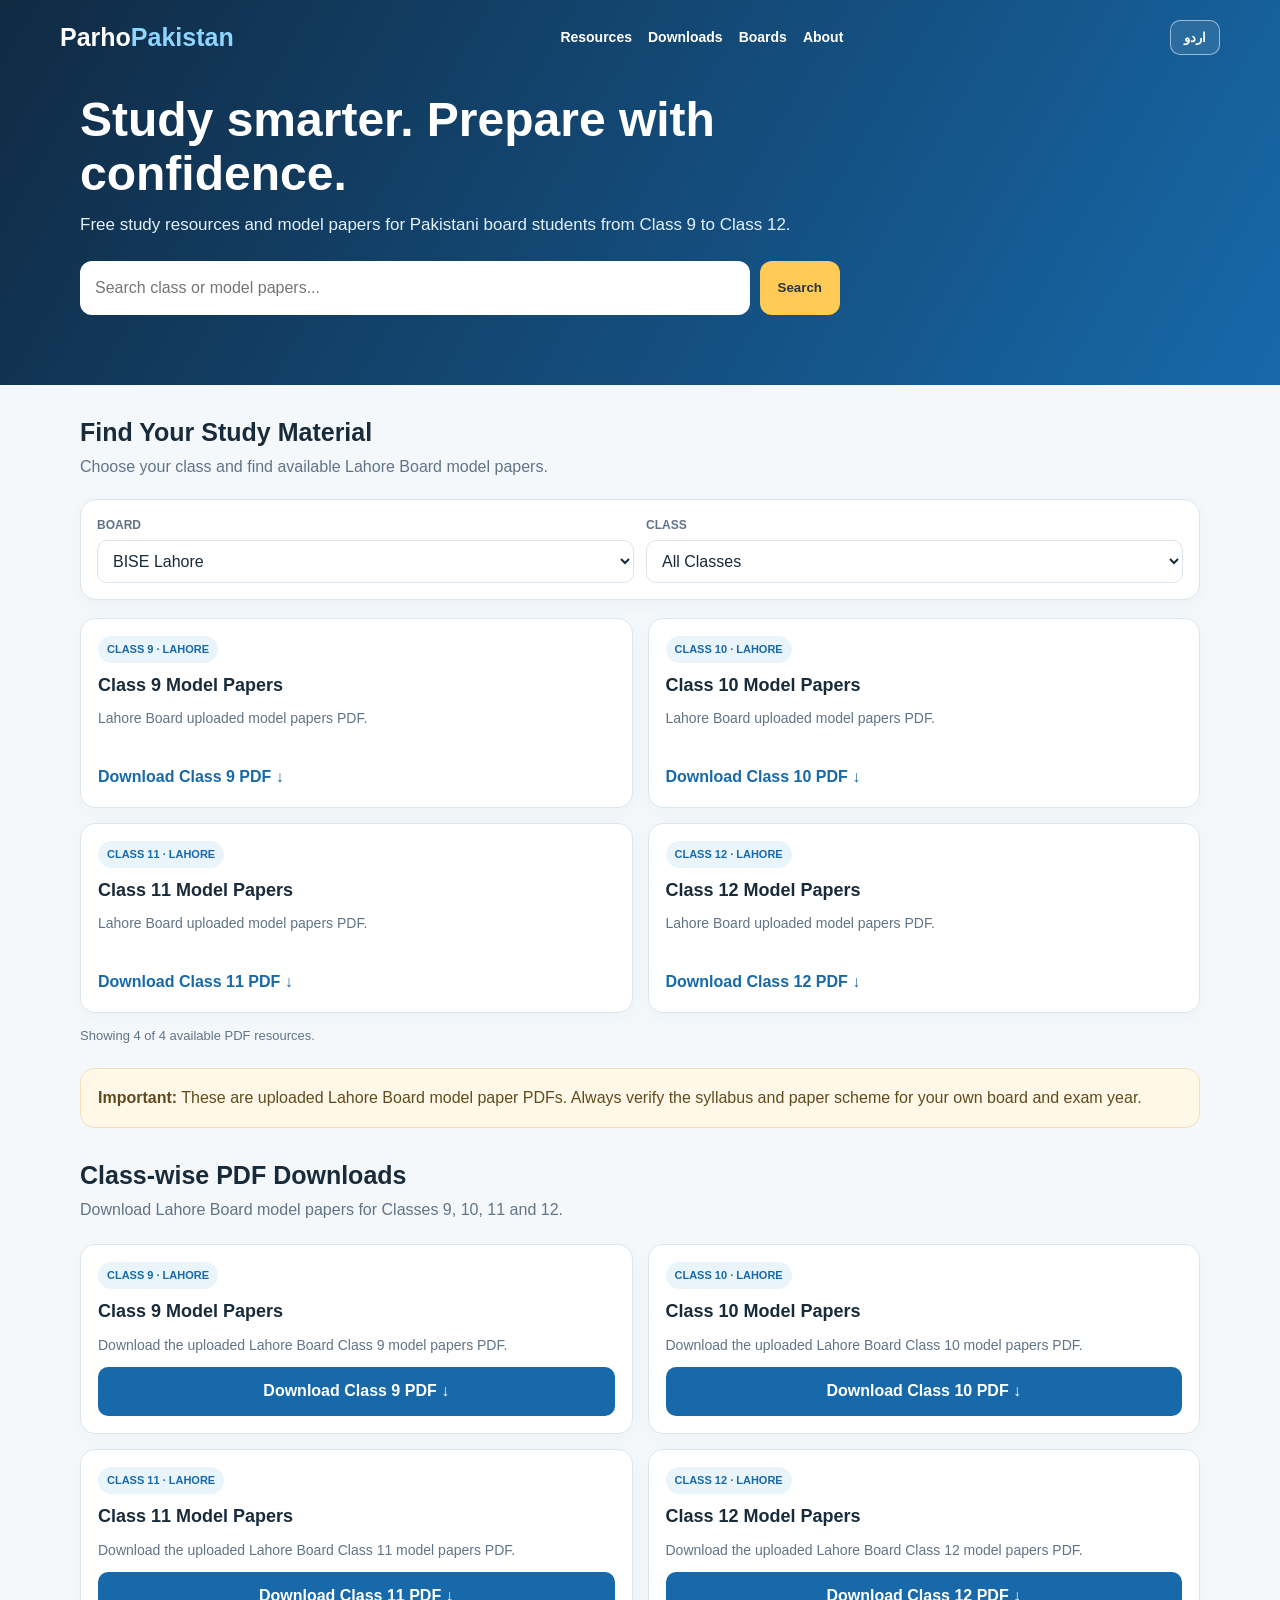
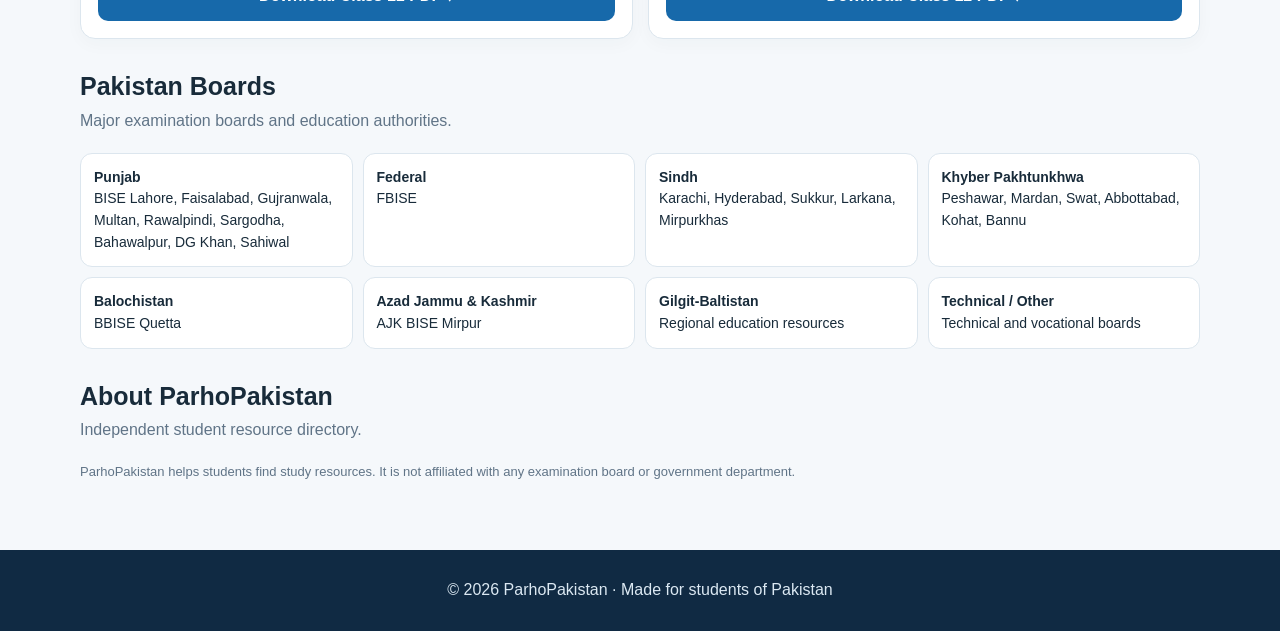
==== index.html @ b07c38b7 "Refactor index.html for improved structure and content" ====
<!DOCTYPE html>
<html lang="en">
<head>
<meta charset="UTF-8">
<meta name="viewport" content="width=device-width, initial-scale=1.0">
<meta name="description" content="ParhoPakistan - Free study resources and model papers for Pakistani board students.">
<meta name="theme-color" content="#102a43">
<title>ParhoPakistan | Study Resources</title>

<style>
:root{
--navy:#102a43;
--blue:#1769aa;
--sky:#eaf4fb;
--ink:#182b3a;
--muted:#607487;
--line:#dce6ee;
--white:#fff;
--yellow:#ffca55;
--green:#13795b;
}
*{box-sizing:border-box}
html{scroll-behavior:smooth}
body{
margin:0;
font-family:Arial,Helvetica,sans-serif;
background:#f5f8fb;
color:var(--ink);
line-height:1.55;
}
header{
background:linear-gradient(120deg,#102a43,#1769aa);
color:white;
padding:18px max(20px,calc((100% - 1160px)/2));
}
.top{
display:flex;
align-items:center;
justify-content:space-between;
gap:16px;
flex-wrap:wrap;
}
.brand{font-size:25px;font-weight:800}
.brand span{color:#8ed6ff}
nav{display:flex;gap:16px;flex-wrap:wrap}
nav a{
color:white;
text-decoration:none;
font-weight:600;
font-size:14px;
}
nav a:hover{text-decoration:underline}
.lang{
border:1px solid #ffffff88;
background:#ffffff18;
color:white;
border-radius:10px;
padding:9px 13px;
cursor:pointer;
font-weight:700;
}
.hero{
max-width:1160px;
margin:36px auto 22px;
padding:0 20px 30px;
}
.hero h1{
font-size:clamp(30px,5vw,48px);
line-height:1.12;
margin:0 0 12px;
max-width:760px;
}
.hero p{
max-width:720px;
color:#e2f1fc;
font-size:17px;
margin:0 0 22px;
}
.searchrow{
display:grid;
grid-template-columns:1fr auto;
gap:10px;
max-width:760px;
}
.searchrow input{
width:100%;
padding:15px;
border:0;
border-radius:12px;
font-size:16px;
}
.searchrow button{
background:var(--yellow);
color:#263746;
border:0;
border-radius:12px;
padding:13px 18px;
font-weight:800;
cursor:pointer;
}
.searchrow button:hover{background:#ffd778}
.wrap{
max-width:1160px;
margin:auto;
padding:0 20px 55px;
}
.intro{
display:flex;
justify-content:space-between;
align-items:end;
gap:14px;
flex-wrap:wrap;
margin:28px 0 16px;
}
.intro h2{margin:0;font-size:25px}
.intro p{margin:3px 0;color:var(--muted)}
.filters{
background:white;
border:1px solid var(--line);
border-radius:16px;
padding:16px;
display:grid;
grid-template-columns:repeat(2,minmax(0,1fr));
gap:12px;
box-shadow:0 5px 18px #18364b0a;
}
label{
display:block;
font-size:12px;
font-weight:800;
color:var(--muted);
margin:0 0 5px;
}
select,input{font:inherit}
select{
width:100%;
padding:11px;
border:1px solid var(--line);
border-radius:10px;
background:white;
color:var(--ink);
}
.grid{
display:grid;
grid-template-columns:repeat(2,minmax(0,1fr));
gap:15px;
margin-top:18px;
}
.card{
background:white;
border:1px solid var(--line);
border-radius:15px;
padding:17px;
display:flex;
flex-direction:column;
gap:9px;
min-height:190px;
box-shadow:0 5px 18px #18364b08;
}
.tag{
font-size:11px;
font-weight:800;
color:var(--blue);
background:var(--sky);
padding:5px 9px;
border-radius:30px;
align-self:flex-start;
}
.card h3{margin:0;font-size:18px}
.card p{margin:0;color:var(--muted);font-size:14px}
.card a{
margin-top:auto;
color:var(--blue);
font-weight:800;
text-decoration:none;
}
.card a:hover{text-decoration:underline}
.download-grid{
display:grid;
grid-template-columns:repeat(2,minmax(0,1fr));
gap:15px;
margin-top:18px;
}
.download-btn{
display:block;
text-align:center;
background:var(--blue);
color:white!important;
padding:12px;
border-radius:10px;
font-weight:800;
margin-top:auto;
text-decoration:none!important;
}
.download-btn:hover{background:var(--navy)}
.notice{
margin-top:22px;
padding:17px;
border-radius:14px;
background:#fff8e8;
border:1px solid #f1dfb7;
color:#614b1c;
}
.boardgrid{
display:grid;
grid-template-columns:repeat(4,minmax(0,1fr));
gap:10px;
}
.board{
background:white;
border:1px solid var(--line);
padding:13px;
border-radius:12px;
font-size:14px;
}
.board b{display:block}
.empty{
grid-column:1/-1;
background:white;
border:1px dashed #b9c9d6;
padding:25px;
border-radius:14px;
text-align:center;
color:var(--muted);
}
.small{font-size:13px;color:var(--muted)}
footer{
background:var(--navy);
color:#dbe8f2;
padding:28px 20px;
text-align:center;
}
@media(max-width:800px){
.grid{grid-template-columns:repeat(2,minmax(0,1fr))}
.download-grid{grid-template-columns:1fr}
.boardgrid{grid-template-columns:repeat(2,minmax(0,1fr))}
}
@media(max-width:520px){
.searchrow{grid-template-columns:1fr}
.filters,.grid,.download-grid{grid-template-columns:1fr}
.hero{margin-top:25px}
.brand{font-size:22px}
}
</style>
</head>

<body>

<header>
<div class="top">
<div class="brand">Parho<span>Pakistan</span></div>

<nav>
<a href="#resources">Resources</a>
<a href="#downloads">Downloads</a>
<a href="#boards">Boards</a>
<a href="#about">About</a>
</nav>

<button class="lang" id="langBtn" type="button">اردو</button>
</div>

<section class="hero">
<h1 data-en="Study smarter. Prepare with confidence."
data-ur="سمجھداری سے پڑھیں، اعتماد سے تیاری کریں۔">
Study smarter. Prepare with confidence.
</h1>

<p data-en="Free study resources and model papers for Pakistani board students from Class 9 to Class 12."
data-ur="جماعت نہم سے بارہویں تک پاکستانی طلبہ کے لیے مفت تعلیمی مواد اور ماڈل پیپرز۔">
Free study resources and model papers for Pakistani board students from Class 9 to Class 12.
</p>

<div class="searchrow">
<input id="search" type="search"
placeholder="Search class or model papers..."
aria-label="Search study resources">
<button id="searchBtn" type="button">Search</button>
</div>
</section>
</header>

<main class="wrap">

<section id="resources">

<div class="intro">
<div>
<h2>Find Your Study Material</h2>
<p>Choose your class and find available Lahore Board model papers.</p>
</div>
</div>

<div class="filters">

<div>
<label for="boardFilter">BOARD</label>
<select id="boardFilter">
<option value="lahore">BISE Lahore</option>
</select>
</div>

<div>
<label for="classFilter">CLASS</label>
<select id="classFilter">
<option value="all">All Classes</option>
<option value="9">Class 9</option>
<option value="10">Class 10</option>
<option value="11">Class 11</option>
<option value="12">Class 12</option>
</select>
</div>

</div>

<div class="grid" id="resourceGrid"></div>
<p class="small" id="resultCount" aria-live="polite"></p>

<div class="notice">
<b>Important:</b>
These are uploaded Lahore Board model paper PDFs. Always verify the syllabus and paper scheme for your own board and exam year.
</div>

</section>

<section id="downloads">

<div class="intro">
<div>
<h2>Class-wise PDF Downloads</h2>
<p>Download Lahore Board model papers for Classes 9, 10, 11 and 12.</p>
</div>
</div>

<div class="download-grid">

<article class="card">
<span class="tag">CLASS 9 · LAHORE</span>
<h3>Class 9 Model Papers</h3>
<p>Download the uploaded Lahore Board Class 9 model papers PDF.</p>
<a class="download-btn"
href="https://github.com/jin999-alt/parhopakistan/raw/refs/heads/main/ModelPapers_9th%20lahore.pdf"
target="_blank" rel="noopener noreferrer">
Download Class 9 PDF ↓
</a>
</article>

<article class="card">
<span class="tag">CLASS 10 · LAHORE</span>
<h3>Class 10 Model Papers</h3>
<p>Download the uploaded Lahore Board Class 10 model papers PDF.</p>
<a class="download-btn"
href="https://github.com/jin999-alt/parhopakistan/raw/refs/heads/main/ModelPapers_10th%20lahore.pdf"
target="_blank" rel="noopener noreferrer">
Download Class 10 PDF ↓
</a>
</article>

<article class="card">
<span class="tag">CLASS 11 · LAHORE</span>
<h3>Class 11 Model Papers</h3>
<p>Download the uploaded Lahore Board Class 11 model papers PDF.</p>
<a class="download-btn"
href="https://github.com/jin999-alt/parhopakistan/raw/refs/heads/main/ModelPapers_11th%20lahore.pdf"
target="_blank" rel="noopener noreferrer">
Download Class 11 PDF ↓
</a>
</article>

<article class="card">
<span class="tag">CLASS 12 · LAHORE</span>
<h3>Class 12 Model Papers</h3>
<p>Download the uploaded Lahore Board Class 12 model papers PDF.</p>
<a class="download-btn"
href="https://github.com/jin999-alt/parhopakistan/raw/refs/heads/main/ModelPapers_12th%20lahore.pdf"
target="_blank" rel="noopener noreferrer">
Download Class 12 PDF ↓
</a>
</article>

</div>
</section>

<section id="boards">
<div class="intro">
<div>
<h2>Pakistan Boards</h2>
<p>Major examination boards and education authorities.</p>
</div>
</div>

<div class="boardgrid">
<div class="board"><b>Punjab</b>BISE Lahore, Faisalabad, Gujranwala, Multan, Rawalpindi, Sargodha, Bahawalpur, DG Khan, Sahiwal</div>
<div class="board"><b>Federal</b>FBISE</div>
<div class="board"><b>Sindh</b>Karachi, Hyderabad, Sukkur, Larkana, Mirpurkhas</div>
<div class="board"><b>Khyber Pakhtunkhwa</b>Peshawar, Mardan, Swat, Abbottabad, Kohat, Bannu</div>
<div class="board"><b>Balochistan</b>BBISE Quetta</div>
<div class="board"><b>Azad Jammu & Kashmir</b>AJK BISE Mirpur</div>
<div class="board"><b>Gilgit-Baltistan</b>Regional education resources</div>
<div class="board"><b>Technical / Other</b>Technical and vocational boards</div>
</div>
</section>

<section id="about">
<div class="intro">
<div>
<h2>About ParhoPakistan</h2>
<p>Independent student resource directory.</p>
</div>
</div>
<p class="small">
ParhoPakistan helps students find study resources.
It is not affiliated with any examination board or government department.
</p>
</section>

</main>

<footer>
© <span id="year"></span> ParhoPakistan · Made for students of Pakistan
</footer>

<script>
"use strict";

/*
  PDF links:
  These files are expected in the main branch root folder
  of the GitHub repository.
*/

const resources = [
{
cls:"9",
title:"Class 9 Model Papers",
file:"ModelPapers_9th lahore.pdf",
url:"https://github.com/jin999-alt/parhopakistan/raw/refs/heads/main/ModelPapers_9th%20lahore.pdf"
},
{
cls:"10",
title:"Class 10 Model Papers",
file:"ModelPapers_10th lahore.pdf",
url:"https://github.com/jin999-alt/parhopakistan/raw/refs/heads/main/ModelPapers_10th%20lahore.pdf"
},
{
cls:"11",
title:"Class 11 Model Papers",
file:"ModelPapers_11th lahore.pdf",
url:"https://github.com/jin999-alt/parhopakistan/raw/refs/heads/main/ModelPapers_11th%20lahore.pdf"
},
{
cls:"12",
title:"Class 12 Model Papers",
file:"ModelPapers_12th lahore.pdf",
url:"https://github.com/jin999-alt/parhopakistan/raw/refs/heads/main/ModelPapers_12th%20lahore.pdf"
}
];

const classFilter = document.getElementById("classFilter");
const search = document.getElementById("search");
const grid = document.getElementById("resourceGrid");
const count = document.getElementById("resultCount");

function render(){

const query = search.value.trim().toLowerCase();

const filtered = resources.filter(resource => {

const classMatch =
classFilter.value === "all" ||
resource.cls === classFilter.value;

const searchMatch =
!query ||
`${resource.cls} class ${resource.title} ${resource.file} lahore model papers`
.toLowerCase()
.includes(query);

return classMatch && searchMatch;
});

grid.replaceChildren();

if(filtered.length === 0){
const empty = document.createElement("div");
empty.className = "empty";
empty.textContent = "No matching model papers found. Please change your search or class filter.";
grid.appendChild(empty);
}

filtered.forEach(resource => {

const card = document.createElement("article");
card.className = "card";

const tag = document.createElement("span");
tag.className = "tag";
tag.textContent = `CLASS ${resource.cls} · LAHORE`;

const heading = document.createElement("h3");
heading.textContent = resource.title;

const para = document.createElement("p");
para.textContent = "Lahore Board uploaded model papers PDF.";

const link = document.createElement("a");
link.href = resource.url;
link.target = "_blank";
link.rel = "noopener noreferrer";
link.textContent = `Download Class ${resource.cls} PDF ↓`;

card.append(tag, heading, para, link);
grid.appendChild(card);

});

count.textContent =
`Showing ${filtered.length} of ${resources.length} available PDF resources.`;
}

classFilter.addEventListener("change", render);

document.getElementById("searchBtn")
.addEventListener("click", render);

search.addEventListener("input", render);

document.getElementById("year").textContent =
new Date().getFullYear();

let urdu = false;

document.getElementById("langBtn").addEventListener("click", () => {

urdu = !urdu;

document.documentElement.lang = urdu ? "ur" : "en";
document.documentElement.dir = urdu ? "rtl" : "ltr";

document.querySelectorAll("[data-en]").forEach(element => {
element.textContent = urdu
? element.dataset.ur
: element.dataset.en;
});

search.placeholder = urdu
? "جماعت یا ماڈل پیپرز تلاش کریں..."
: "Search class or model papers...";

document.getElementById("langBtn").textContent =
urdu ? "English" : "اردو";

});

render();
</script>

</body>
</html>
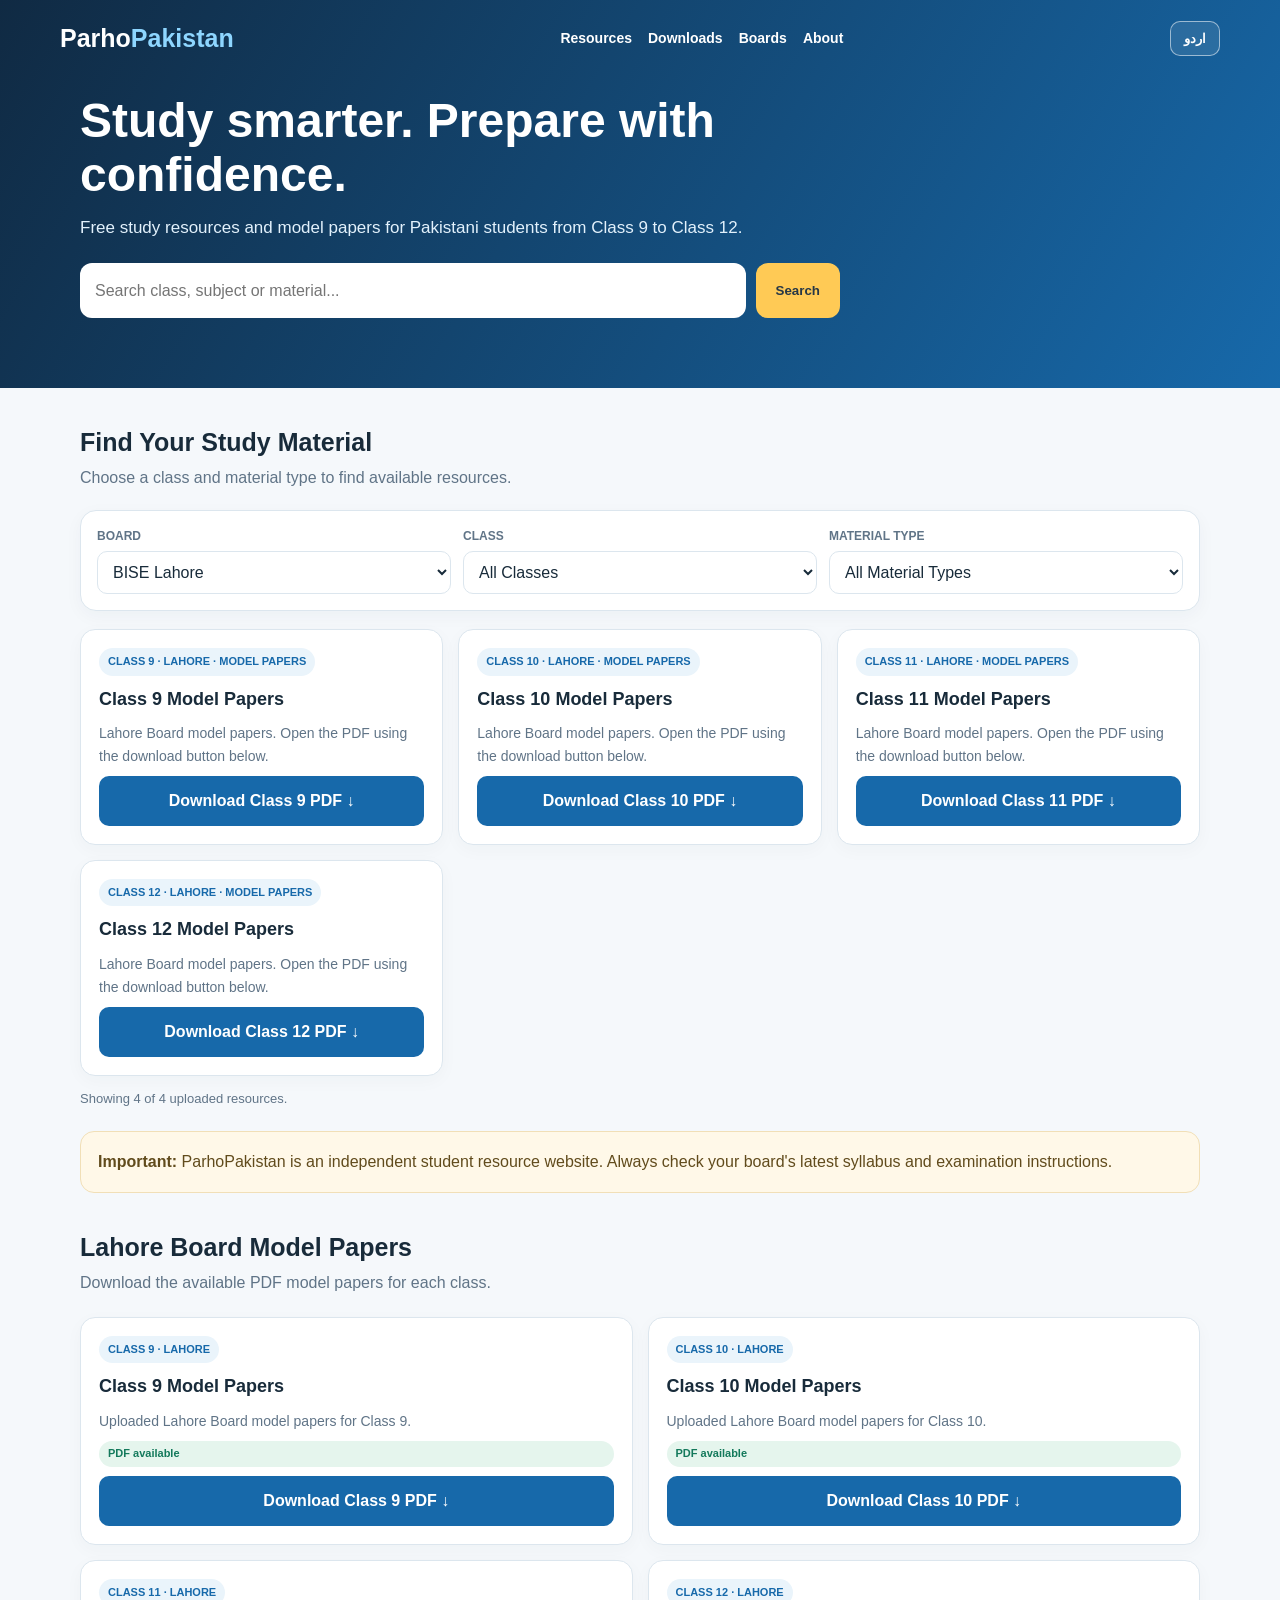
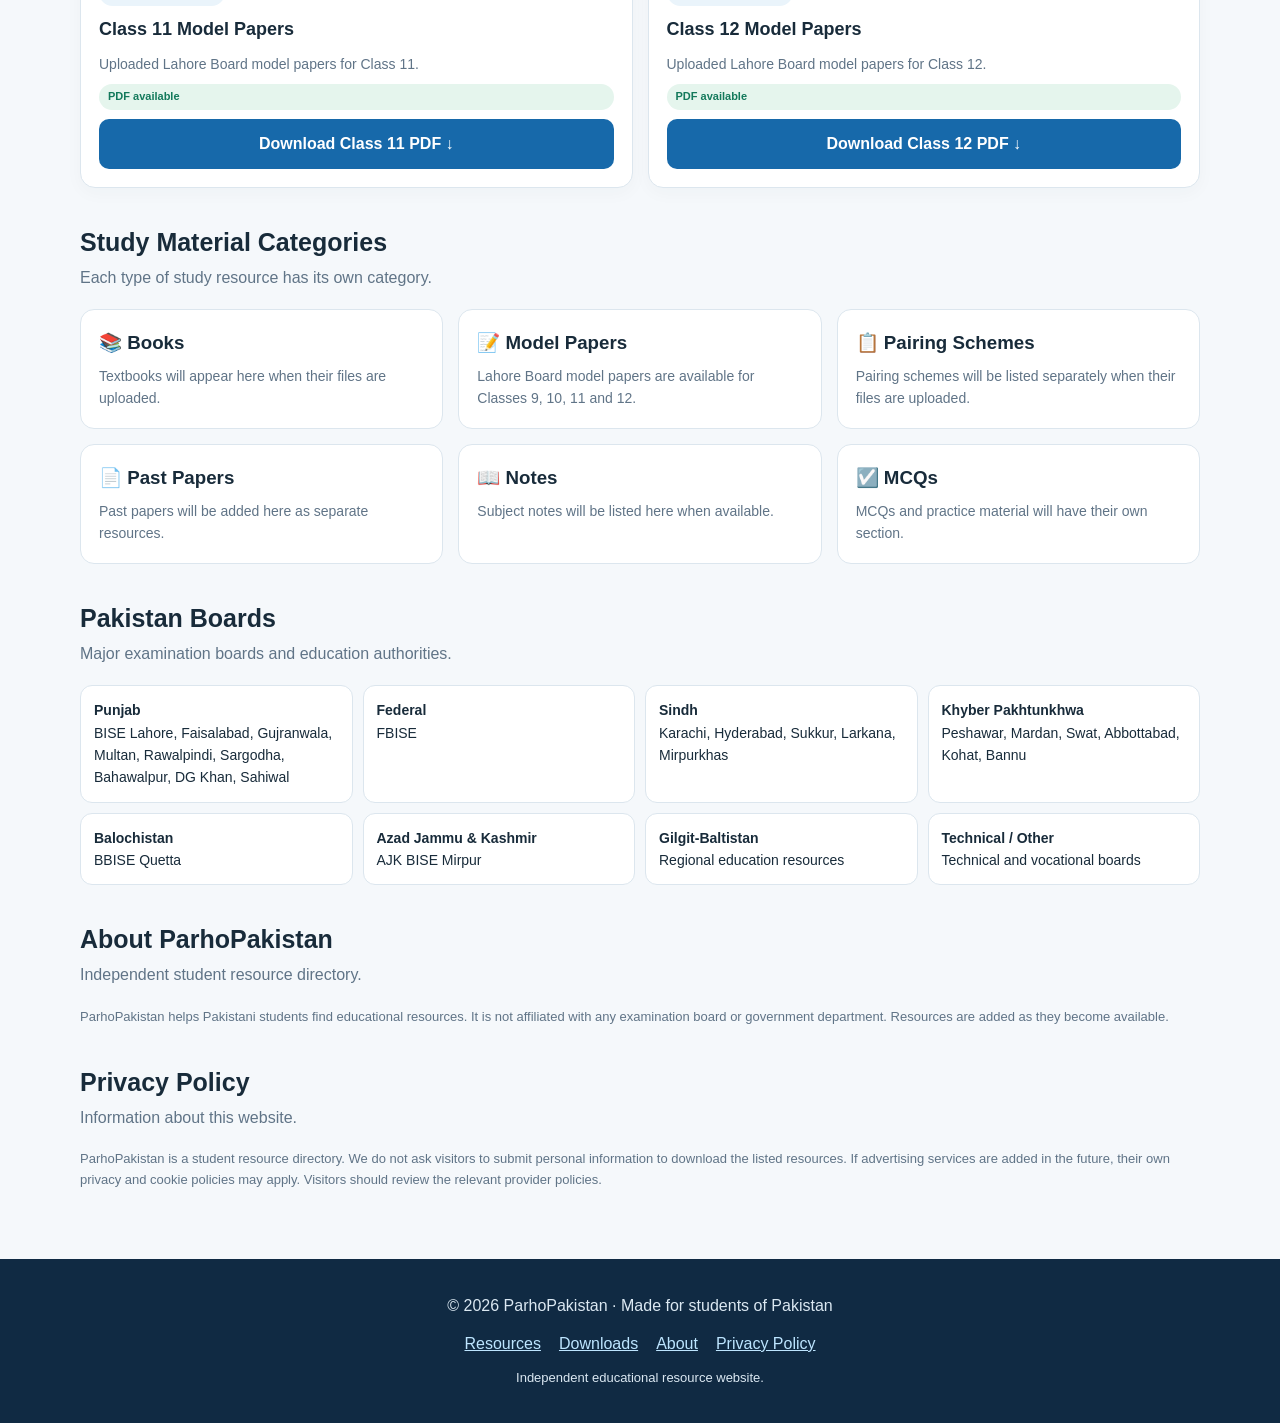
==== commit 52fb04d8: "Enhance index.html with updates and language support Updated the website's description, title, and i" ====
--- a/index.html
+++ b/index.html
@@ -4,243 +4,268 @@
 <head>
 <meta charset="UTF-8">
 <meta name="viewport" content="width=device-width, initial-scale=1.0">
-<meta name="description" content="ParhoPakistan - Free study resources and model papers for Pakistani board students.">
+<meta name="description" content="ParhoPakistan provides free Lahore Board model papers and study resources for Pakistani students from Class 9 to 12.">
 <meta name="theme-color" content="#102a43">
-<title>ParhoPakistan | Study Resources</title>
+<title>ParhoPakistan | Free Study Resources</title>
 
 <style>
 :root{
---navy:#102a43;
---blue:#1769aa;
---sky:#eaf4fb;
---ink:#182b3a;
---muted:#607487;
---line:#dce6ee;
---white:#fff;
---yellow:#ffca55;
---green:#13795b;
+  --navy:#102a43;
+  --blue:#1769aa;
+  --sky:#eaf4fb;
+  --ink:#182b3a;
+  --muted:#607487;
+  --line:#dce6ee;
+  --white:#fff;
+  --yellow:#ffca55;
+  --green:#13795b;
 }
 *{box-sizing:border-box}
 html{scroll-behavior:smooth}
 body{
-margin:0;
-font-family:Arial,Helvetica,sans-serif;
-background:#f5f8fb;
-color:var(--ink);
-line-height:1.55;
-}
+  margin:0;
+  font-family:Arial,Helvetica,sans-serif;
+  background:#f5f8fb;
+  color:var(--ink);
+  line-height:1.6;
+}
+a{color:var(--blue)}
 header{
-background:linear-gradient(120deg,#102a43,#1769aa);
-color:white;
-padding:18px max(20px,calc((100% - 1160px)/2));
+  background:linear-gradient(120deg,#102a43,#1769aa);
+  color:white;
+  padding:18px max(20px,calc((100% - 1160px)/2));
 }
 .top{
-display:flex;
-align-items:center;
-justify-content:space-between;
-gap:16px;
-flex-wrap:wrap;
+  display:flex;
+  align-items:center;
+  justify-content:space-between;
+  gap:16px;
+  flex-wrap:wrap;
 }
 .brand{font-size:25px;font-weight:800}
 .brand span{color:#8ed6ff}
 nav{display:flex;gap:16px;flex-wrap:wrap}
 nav a{
-color:white;
-text-decoration:none;
-font-weight:600;
-font-size:14px;
+  color:white;
+  text-decoration:none;
+  font-weight:600;
+  font-size:14px;
 }
 nav a:hover{text-decoration:underline}
 .lang{
-border:1px solid #ffffff88;
-background:#ffffff18;
-color:white;
-border-radius:10px;
-padding:9px 13px;
-cursor:pointer;
-font-weight:700;
+  border:1px solid #ffffff88;
+  background:#ffffff18;
+  color:white;
+  border-radius:10px;
+  padding:9px 13px;
+  cursor:pointer;
+  font-weight:700;
 }
 .hero{
-max-width:1160px;
-margin:36px auto 22px;
-padding:0 20px 30px;
+  max-width:1160px;
+  margin:36px auto 22px;
+  padding:0 20px 30px;
 }
 .hero h1{
-font-size:clamp(30px,5vw,48px);
-line-height:1.12;
-margin:0 0 12px;
-max-width:760px;
+  font-size:clamp(30px,5vw,48px);
+  line-height:1.12;
+  margin:0 0 12px;
+  max-width:760px;
 }
 .hero p{
-max-width:720px;
-color:#e2f1fc;
-font-size:17px;
-margin:0 0 22px;
+  max-width:720px;
+  color:#e2f1fc;
+  font-size:17px;
+  margin:0 0 22px;
 }
 .searchrow{
-display:grid;
-grid-template-columns:1fr auto;
-gap:10px;
-max-width:760px;
+  display:grid;
+  grid-template-columns:1fr auto;
+  gap:10px;
+  max-width:760px;
 }
 .searchrow input{
-width:100%;
-padding:15px;
-border:0;
-border-radius:12px;
-font-size:16px;
+  width:100%;
+  padding:15px;
+  border:0;
+  border-radius:12px;
+  font-size:16px;
 }
 .searchrow button{
-background:var(--yellow);
-color:#263746;
-border:0;
-border-radius:12px;
-padding:13px 18px;
-font-weight:800;
-cursor:pointer;
-}
-.searchrow button:hover{background:#ffd778}
+  background:var(--yellow);
+  color:#263746;
+  border:0;
+  border-radius:12px;
+  padding:13px 20px;
+  font-weight:800;
+  cursor:pointer;
+}
 .wrap{
-max-width:1160px;
-margin:auto;
-padding:0 20px 55px;
-}
+  max-width:1160px;
+  margin:auto;
+  padding:0 20px 55px;
+}
+section{scroll-margin-top:20px}
 .intro{
-display:flex;
-justify-content:space-between;
-align-items:end;
-gap:14px;
-flex-wrap:wrap;
-margin:28px 0 16px;
+  display:flex;
+  justify-content:space-between;
+  align-items:end;
+  gap:14px;
+  flex-wrap:wrap;
+  margin:34px 0 16px;
 }
 .intro h2{margin:0;font-size:25px}
 .intro p{margin:3px 0;color:var(--muted)}
 .filters{
-background:white;
-border:1px solid var(--line);
-border-radius:16px;
-padding:16px;
-display:grid;
-grid-template-columns:repeat(2,minmax(0,1fr));
-gap:12px;
-box-shadow:0 5px 18px #18364b0a;
+  background:white;
+  border:1px solid var(--line);
+  border-radius:16px;
+  padding:16px;
+  display:grid;
+  grid-template-columns:repeat(3,minmax(0,1fr));
+  gap:12px;
+  box-shadow:0 5px 18px #18364b0a;
 }
 label{
-display:block;
-font-size:12px;
-font-weight:800;
-color:var(--muted);
-margin:0 0 5px;
+  display:block;
+  font-size:12px;
+  font-weight:800;
+  color:var(--muted);
+  margin:0 0 5px;
 }
 select,input{font:inherit}
 select{
-width:100%;
-padding:11px;
-border:1px solid var(--line);
-border-radius:10px;
-background:white;
-color:var(--ink);
+  width:100%;
+  padding:11px;
+  border:1px solid var(--line);
+  border-radius:10px;
+  background:white;
+  color:var(--ink);
 }
 .grid{
-display:grid;
-grid-template-columns:repeat(2,minmax(0,1fr));
-gap:15px;
-margin-top:18px;
+  display:grid;
+  grid-template-columns:repeat(3,minmax(0,1fr));
+  gap:15px;
+  margin-top:18px;
 }
 .card{
-background:white;
-border:1px solid var(--line);
-border-radius:15px;
-padding:17px;
-display:flex;
-flex-direction:column;
-gap:9px;
-min-height:190px;
-box-shadow:0 5px 18px #18364b08;
+  background:white;
+  border:1px solid var(--line);
+  border-radius:15px;
+  padding:18px;
+  display:flex;
+  flex-direction:column;
+  gap:9px;
+  min-height:190px;
+  box-shadow:0 5px 18px #18364b08;
 }
 .tag{
-font-size:11px;
-font-weight:800;
-color:var(--blue);
-background:var(--sky);
-padding:5px 9px;
-border-radius:30px;
-align-self:flex-start;
+  font-size:11px;
+  font-weight:800;
+  color:var(--blue);
+  background:var(--sky);
+  padding:5px 9px;
+  border-radius:30px;
+  align-self:flex-start;
 }
 .card h3{margin:0;font-size:18px}
 .card p{margin:0;color:var(--muted);font-size:14px}
-.card a{
-margin-top:auto;
-color:var(--blue);
-font-weight:800;
-text-decoration:none;
-}
-.card a:hover{text-decoration:underline}
+.card a.download-btn{
+  display:block;
+  margin-top:auto;
+  text-align:center;
+  background:var(--blue);
+  color:white;
+  padding:12px;
+  border-radius:10px;
+  font-weight:800;
+  text-decoration:none;
+}
+.card a.download-btn:hover{background:var(--navy)}
 .download-grid{
-display:grid;
-grid-template-columns:repeat(2,minmax(0,1fr));
-gap:15px;
-margin-top:18px;
-}
-.download-btn{
-display:block;
-text-align:center;
-background:var(--blue);
-color:white!important;
-padding:12px;
-border-radius:10px;
-font-weight:800;
-margin-top:auto;
-text-decoration:none!important;
-}
-.download-btn:hover{background:var(--navy)}
+  display:grid;
+  grid-template-columns:repeat(2,minmax(0,1fr));
+  gap:15px;
+  margin-top:18px;
+}
 .notice{
-margin-top:22px;
-padding:17px;
-border-radius:14px;
-background:#fff8e8;
-border:1px solid #f1dfb7;
-color:#614b1c;
+  margin-top:22px;
+  padding:17px;
+  border-radius:14px;
+  background:#fff8e8;
+  border:1px solid #f1dfb7;
+  color:#614b1c;
+}
+.status{
+  display:inline-block;
+  padding:4px 9px;
+  border-radius:20px;
+  font-size:11px;
+  font-weight:800;
+  background:#e5f5ed;
+  color:var(--green);
+}
+.empty{
+  grid-column:1/-1;
+  background:white;
+  border:1px dashed #b9c9d6;
+  padding:25px;
+  border-radius:14px;
+  text-align:center;
+  color:var(--muted);
 }
 .boardgrid{
-display:grid;
-grid-template-columns:repeat(4,minmax(0,1fr));
-gap:10px;
+  display:grid;
+  grid-template-columns:repeat(4,minmax(0,1fr));
+  gap:10px;
 }
 .board{
-background:white;
-border:1px solid var(--line);
-padding:13px;
-border-radius:12px;
-font-size:14px;
+  background:white;
+  border:1px solid var(--line);
+  padding:13px;
+  border-radius:12px;
+  font-size:14px;
 }
 .board b{display:block}
-.empty{
-grid-column:1/-1;
-background:white;
-border:1px dashed #b9c9d6;
-padding:25px;
-border-radius:14px;
-text-align:center;
-color:var(--muted);
-}
+.info-grid{
+  display:grid;
+  grid-template-columns:repeat(3,minmax(0,1fr));
+  gap:15px;
+}
+.info-box{
+  background:white;
+  border:1px solid var(--line);
+  padding:18px;
+  border-radius:14px;
+}
+.info-box h3{margin:0 0 7px}
+.info-box p{margin:0;color:var(--muted);font-size:14px}
 .small{font-size:13px;color:var(--muted)}
 footer{
-background:var(--navy);
-color:#dbe8f2;
-padding:28px 20px;
-text-align:center;
-}
+  background:var(--navy);
+  color:#dbe8f2;
+  padding:28px 20px;
+  text-align:center;
+}
+footer a{color:#bde5ff}
+.footer-links{
+  display:flex;
+  justify-content:center;
+  flex-wrap:wrap;
+  gap:18px;
+  margin:12px 0;
+}
+footer p{margin:6px 0}
 @media(max-width:800px){
-.grid{grid-template-columns:repeat(2,minmax(0,1fr))}
-.download-grid{grid-template-columns:1fr}
-.boardgrid{grid-template-columns:repeat(2,minmax(0,1fr))}
+  .grid{grid-template-columns:repeat(2,minmax(0,1fr))}
+  .boardgrid{grid-template-columns:repeat(2,minmax(0,1fr))}
+  .info-grid{grid-template-columns:1fr}
 }
 @media(max-width:520px){
-.searchrow{grid-template-columns:1fr}
-.filters,.grid,.download-grid{grid-template-columns:1fr}
-.hero{margin-top:25px}
-.brand{font-size:22px}
+  .searchrow{grid-template-columns:1fr}
+  .filters,.grid,.download-grid{grid-template-columns:1fr}
+  .hero{margin-top:25px}
+  .brand{font-size:22px}
 }
 </style>
 </head>
@@ -248,310 +273,418 @@
 <body>
 
 <header>
-<div class="top">
-<div class="brand">Parho<span>Pakistan</span></div>
-
-<nav>
-<a href="#resources">Resources</a>
-<a href="#downloads">Downloads</a>
-<a href="#boards">Boards</a>
-<a href="#about">About</a>
-</nav>
-
-<button class="lang" id="langBtn" type="button">اردو</button>
-</div>
-
-<section class="hero">
-<h1 data-en="Study smarter. Prepare with confidence."
-data-ur="سمجھداری سے پڑھیں، اعتماد سے تیاری کریں۔">
-Study smarter. Prepare with confidence.
-</h1>
-
-<p data-en="Free study resources and model papers for Pakistani board students from Class 9 to Class 12."
-data-ur="جماعت نہم سے بارہویں تک پاکستانی طلبہ کے لیے مفت تعلیمی مواد اور ماڈل پیپرز۔">
-Free study resources and model papers for Pakistani board students from Class 9 to Class 12.
-</p>
-
-<div class="searchrow">
-<input id="search" type="search"
-placeholder="Search class or model papers..."
-aria-label="Search study resources">
-<button id="searchBtn" type="button">Search</button>
-</div>
-</section>
+  <div class="top">
+    <div class="brand">Parho<span>Pakistan</span></div>
+
+    <nav>
+      <a href="#resources">Resources</a>
+      <a href="#downloads">Downloads</a>
+      <a href="#boards">Boards</a>
+      <a href="#about">About</a>
+    </nav>
+
+    <button class="lang" id="langBtn" type="button">اردو</button>
+  </div>
+
+  <section class="hero">
+    <h1 data-en="Study smarter. Prepare with confidence."
+        data-ur="سمجھداری سے پڑھیں، اعتماد سے تیاری کریں۔">
+      Study smarter. Prepare with confidence.
+    </h1>
+
+    <p data-en="Free study resources and model papers for Pakistani students from Class 9 to Class 12."
+       data-ur="جماعت نہم سے بارہویں تک پاکستانی طلبہ کے لیے مفت تعلیمی مواد اور ماڈل پیپرز۔">
+      Free study resources and model papers for Pakistani students from Class 9 to Class 12.
+    </p>
+
+    <div class="searchrow">
+      <input id="search" type="search"
+        placeholder="Search class, subject or material..."
+        aria-label="Search resources">
+      <button id="searchBtn" type="button">Search</button>
+    </div>
+  </section>
 </header>
 
 <main class="wrap">
 
-<section id="resources">
-
-<div class="intro">
-<div>
-<h2>Find Your Study Material</h2>
-<p>Choose your class and find available Lahore Board model papers.</p>
-</div>
-</div>
-
-<div class="filters">
-
-<div>
-<label for="boardFilter">BOARD</label>
-<select id="boardFilter">
-<option value="lahore">BISE Lahore</option>
-</select>
-</div>
-
-<div>
-<label for="classFilter">CLASS</label>
-<select id="classFilter">
-<option value="all">All Classes</option>
-<option value="9">Class 9</option>
-<option value="10">Class 10</option>
-<option value="11">Class 11</option>
-<option value="12">Class 12</option>
-</select>
-</div>
-
-</div>
-
-<div class="grid" id="resourceGrid"></div>
-<p class="small" id="resultCount" aria-live="polite"></p>
-
-<div class="notice">
-<b>Important:</b>
-These are uploaded Lahore Board model paper PDFs. Always verify the syllabus and paper scheme for your own board and exam year.
-</div>
-
-</section>
-
-<section id="downloads">
-
-<div class="intro">
-<div>
-<h2>Class-wise PDF Downloads</h2>
-<p>Download Lahore Board model papers for Classes 9, 10, 11 and 12.</p>
-</div>
-</div>
-
-<div class="download-grid">
-
-<article class="card">
-<span class="tag">CLASS 9 · LAHORE</span>
-<h3>Class 9 Model Papers</h3>
-<p>Download the uploaded Lahore Board Class 9 model papers PDF.</p>
-<a class="download-btn"
-href="https://github.com/jin999-alt/parhopakistan/raw/refs/heads/main/ModelPapers_9th%20lahore.pdf"
-target="_blank" rel="noopener noreferrer">
-Download Class 9 PDF ↓
-</a>
-</article>
-
-<article class="card">
-<span class="tag">CLASS 10 · LAHORE</span>
-<h3>Class 10 Model Papers</h3>
-<p>Download the uploaded Lahore Board Class 10 model papers PDF.</p>
-<a class="download-btn"
-href="https://github.com/jin999-alt/parhopakistan/raw/refs/heads/main/ModelPapers_10th%20lahore.pdf"
-target="_blank" rel="noopener noreferrer">
-Download Class 10 PDF ↓
-</a>
-</article>
-
-<article class="card">
-<span class="tag">CLASS 11 · LAHORE</span>
-<h3>Class 11 Model Papers</h3>
-<p>Download the uploaded Lahore Board Class 11 model papers PDF.</p>
-<a class="download-btn"
-href="https://github.com/jin999-alt/parhopakistan/raw/refs/heads/main/ModelPapers_11th%20lahore.pdf"
-target="_blank" rel="noopener noreferrer">
-Download Class 11 PDF ↓
-</a>
-</article>
-
-<article class="card">
-<span class="tag">CLASS 12 · LAHORE</span>
-<h3>Class 12 Model Papers</h3>
-<p>Download the uploaded Lahore Board Class 12 model papers PDF.</p>
-<a class="download-btn"
-href="https://github.com/jin999-alt/parhopakistan/raw/refs/heads/main/ModelPapers_12th%20lahore.pdf"
-target="_blank" rel="noopener noreferrer">
-Download Class 12 PDF ↓
-</a>
-</article>
-
-</div>
-</section>
-
-<section id="boards">
-<div class="intro">
-<div>
-<h2>Pakistan Boards</h2>
-<p>Major examination boards and education authorities.</p>
-</div>
-</div>
-
-<div class="boardgrid">
-<div class="board"><b>Punjab</b>BISE Lahore, Faisalabad, Gujranwala, Multan, Rawalpindi, Sargodha, Bahawalpur, DG Khan, Sahiwal</div>
-<div class="board"><b>Federal</b>FBISE</div>
-<div class="board"><b>Sindh</b>Karachi, Hyderabad, Sukkur, Larkana, Mirpurkhas</div>
-<div class="board"><b>Khyber Pakhtunkhwa</b>Peshawar, Mardan, Swat, Abbottabad, Kohat, Bannu</div>
-<div class="board"><b>Balochistan</b>BBISE Quetta</div>
-<div class="board"><b>Azad Jammu & Kashmir</b>AJK BISE Mirpur</div>
-<div class="board"><b>Gilgit-Baltistan</b>Regional education resources</div>
-<div class="board"><b>Technical / Other</b>Technical and vocational boards</div>
-</div>
-</section>
-
-<section id="about">
-<div class="intro">
-<div>
-<h2>About ParhoPakistan</h2>
-<p>Independent student resource directory.</p>
-</div>
-</div>
-<p class="small">
-ParhoPakistan helps students find study resources.
-It is not affiliated with any examination board or government department.
-</p>
-</section>
+  <!-- RESOURCES -->
+  <section id="resources">
+    <div class="intro">
+      <div>
+        <h2>Find Your Study Material</h2>
+        <p>Choose a class and material type to find available resources.</p>
+      </div>
+    </div>
+
+    <div class="filters">
+      <div>
+        <label for="boardFilter">BOARD</label>
+        <select id="boardFilter">
+          <option value="lahore">BISE Lahore</option>
+        </select>
+      </div>
+
+      <div>
+        <label for="classFilter">CLASS</label>
+        <select id="classFilter">
+          <option value="all">All Classes</option>
+          <option value="9">Class 9</option>
+          <option value="10">Class 10</option>
+          <option value="11">Class 11</option>
+          <option value="12">Class 12</option>
+        </select>
+      </div>
+
+      <div>
+        <label for="typeFilter">MATERIAL TYPE</label>
+        <select id="typeFilter">
+          <option value="all">All Material Types</option>
+          <option value="Books">Books</option>
+          <option value="Model Papers">Model Papers</option>
+          <option value="Pairing Schemes">Pairing Schemes</option>
+          <option value="Past Papers">Past Papers</option>
+          <option value="Notes">Notes</option>
+          <option value="MCQs">MCQs</option>
+        </select>
+      </div>
+    </div>
+
+    <div class="grid" id="resourceGrid"></div>
+    <p class="small" id="resultCount" aria-live="polite"></p>
+
+    <div class="notice">
+      <b>Important:</b>
+      ParhoPakistan is an independent student resource website. Always check your board's latest syllabus and examination instructions.
+    </div>
+  </section>
+
+  <!-- CLASS-WISE PDF DOWNLOADS -->
+  <section id="downloads">
+    <div class="intro">
+      <div>
+        <h2>Lahore Board Model Papers</h2>
+        <p>Download the available PDF model papers for each class.</p>
+      </div>
+    </div>
+
+    <div class="download-grid">
+
+      <article class="card">
+        <span class="tag">CLASS 9 · LAHORE</span>
+        <h3>Class 9 Model Papers</h3>
+        <p>Uploaded Lahore Board model papers for Class 9.</p>
+        <span class="status">PDF available</span>
+        <a class="download-btn"
+          href="https://github.com/jin999-alt/parhopakistan/raw/refs/heads/main/ModelPapers_9th%20lahore.pdf"
+          target="_blank" rel="noopener noreferrer">
+          Download Class 9 PDF ↓
+        </a>
+      </article>
+
+      <article class="card">
+        <span class="tag">CLASS 10 · LAHORE</span>
+        <h3>Class 10 Model Papers</h3>
+        <p>Uploaded Lahore Board model papers for Class 10.</p>
+        <span class="status">PDF available</span>
+        <a class="download-btn"
+          href="https://github.com/jin999-alt/parhopakistan/raw/refs/heads/main/ModelPapers_10th%20lahore.pdf"
+          target="_blank" rel="noopener noreferrer">
+          Download Class 10 PDF ↓
+        </a>
+      </article>
+
+      <article class="card">
+        <span class="tag">CLASS 11 · LAHORE</span>
+        <h3>Class 11 Model Papers</h3>
+        <p>Uploaded Lahore Board model papers for Class 11.</p>
+        <span class="status">PDF available</span>
+        <a class="download-btn"
+          href="https://github.com/jin999-alt/parhopakistan/raw/refs/heads/main/ModelPapers_11th%20lahore.pdf"
+          target="_blank" rel="noopener noreferrer">
+          Download Class 11 PDF ↓
+        </a>
+      </article>
+
+      <article class="card">
+        <span class="tag">CLASS 12 · LAHORE</span>
+        <h3>Class 12 Model Papers</h3>
+        <p>Uploaded Lahore Board model papers for Class 12.</p>
+        <span class="status">PDF available</span>
+        <a class="download-btn"
+          href="https://github.com/jin999-alt/parhopakistan/raw/refs/heads/main/ModelPapers_12th%20lahore.pdf"
+          target="_blank" rel="noopener noreferrer">
+          Download Class 12 PDF ↓
+        </a>
+      </article>
+
+    </div>
+  </section>
+
+  <!-- MATERIAL CATEGORIES -->
+  <section id="categories">
+    <div class="intro">
+      <div>
+        <h2>Study Material Categories</h2>
+        <p>Each type of study resource has its own category.</p>
+      </div>
+    </div>
+
+    <div class="info-grid">
+      <div class="info-box">
+        <h3>📚 Books</h3>
+        <p>Textbooks will appear here when their files are uploaded.</p>
+      </div>
+
+      <div class="info-box">
+        <h3>📝 Model Papers</h3>
+        <p>Lahore Board model papers are available for Classes 9, 10, 11 and 12.</p>
+      </div>
+
+      <div class="info-box">
+        <h3>📋 Pairing Schemes</h3>
+        <p>Pairing schemes will be listed separately when their files are uploaded.</p>
+      </div>
+
+      <div class="info-box">
+        <h3>📄 Past Papers</h3>
+        <p>Past papers will be added here as separate resources.</p>
+      </div>
+
+      <div class="info-box">
+        <h3>📖 Notes</h3>
+        <p>Subject notes will be listed here when available.</p>
+      </div>
+
+      <div class="info-box">
+        <h3>☑️ MCQs</h3>
+        <p>MCQs and practice material will have their own section.</p>
+      </div>
+    </div>
+  </section>
+
+  <!-- BOARDS -->
+  <section id="boards">
+    <div class="intro">
+      <div>
+        <h2>Pakistan Boards</h2>
+        <p>Major examination boards and education authorities.</p>
+      </div>
+    </div>
+
+    <div class="boardgrid">
+      <div class="board"><b>Punjab</b>BISE Lahore, Faisalabad, Gujranwala, Multan, Rawalpindi, Sargodha, Bahawalpur, DG Khan, Sahiwal</div>
+      <div class="board"><b>Federal</b>FBISE</div>
+      <div class="board"><b>Sindh</b>Karachi, Hyderabad, Sukkur, Larkana, Mirpurkhas</div>
+      <div class="board"><b>Khyber Pakhtunkhwa</b>Peshawar, Mardan, Swat, Abbottabad, Kohat, Bannu</div>
+      <div class="board"><b>Balochistan</b>BBISE Quetta</div>
+      <div class="board"><b>Azad Jammu & Kashmir</b>AJK BISE Mirpur</div>
+      <div class="board"><b>Gilgit-Baltistan</b>Regional education resources</div>
+      <div class="board"><b>Technical / Other</b>Technical and vocational boards</div>
+    </div>
+  </section>
+
+  <!-- ABOUT -->
+  <section id="about">
+    <div class="intro">
+      <div>
+        <h2>About ParhoPakistan</h2>
+        <p>Independent student resource directory.</p>
+      </div>
+    </div>
+
+    <p class="small">
+      ParhoPakistan helps Pakistani students find educational resources.
+      It is not affiliated with any examination board or government department.
+      Resources are added as they become available.
+    </p>
+  </section>
+
+  <!-- PRIVACY -->
+  <section id="privacy">
+    <div class="intro">
+      <div>
+        <h2>Privacy Policy</h2>
+        <p>Information about this website.</p>
+      </div>
+    </div>
+
+    <p class="small">
+      ParhoPakistan is a student resource directory. We do not ask visitors to
+      submit personal information to download the listed resources. If advertising
+      services are added in the future, their own privacy and cookie policies may
+      apply. Visitors should review the relevant provider policies.
+    </p>
+  </section>
 
 </main>
 
 <footer>
-© <span id="year"></span> ParhoPakistan · Made for students of Pakistan
+  <p>© <span id="year"></span> ParhoPakistan · Made for students of Pakistan</p>
+  <div class="footer-links">
+    <a href="#resources">Resources</a>
+    <a href="#downloads">Downloads</a>
+    <a href="#about">About</a>
+    <a href="#privacy">Privacy Policy</a>
+  </div>
+  <p class="small" style="color:#dbe8f2">
+    Independent educational resource website.
+  </p>
 </footer>
 
 <script>
 "use strict";
 
 /*
-  PDF links:
-  These files are expected in the main branch root folder
-  of the GitHub repository.
+  IMPORTANT:
+  Only the four Model Papers PDFs below are currently listed as available.
+  Books, Pairing Schemes, Past Papers, Notes and MCQs are kept separate.
+  Add their real file links when those files are uploaded.
 */
 
 const resources = [
-{
-cls:"9",
-title:"Class 9 Model Papers",
-file:"ModelPapers_9th lahore.pdf",
-url:"https://github.com/jin999-alt/parhopakistan/raw/refs/heads/main/ModelPapers_9th%20lahore.pdf"
-},
-{
-cls:"10",
-title:"Class 10 Model Papers",
-file:"ModelPapers_10th lahore.pdf",
-url:"https://github.com/jin999-alt/parhopakistan/raw/refs/heads/main/ModelPapers_10th%20lahore.pdf"
-},
-{
-cls:"11",
-title:"Class 11 Model Papers",
-file:"ModelPapers_11th lahore.pdf",
-url:"https://github.com/jin999-alt/parhopakistan/raw/refs/heads/main/ModelPapers_11th%20lahore.pdf"
-},
-{
-cls:"12",
-title:"Class 12 Model Papers",
-file:"ModelPapers_12th lahore.pdf",
-url:"https://github.com/jin999-alt/parhopakistan/raw/refs/heads/main/ModelPapers_12th%20lahore.pdf"
-}
+  {
+    cls:"9",
+    type:"Model Papers",
+    title:"Class 9 Model Papers",
+    board:"Lahore",
+    file:"ModelPapers_9th lahore.pdf",
+    url:"https://github.com/jin999-alt/parhopakistan/raw/refs/heads/main/ModelPapers_9th%20lahore.pdf"
+  },
+  {
+    cls:"10",
+    type:"Model Papers",
+    title:"Class 10 Model Papers",
+    board:"Lahore",
+    file:"ModelPapers_10th lahore.pdf",
+    url:"https://github.com/jin999-alt/parhopakistan/raw/refs/heads/main/ModelPapers_10th%20lahore.pdf"
+  },
+  {
+    cls:"11",
+    type:"Model Papers",
+    title:"Class 11 Model Papers",
+    board:"Lahore",
+    file:"ModelPapers_11th lahore.pdf",
+    url:"https://github.com/jin999-alt/parhopakistan/raw/refs/heads/main/ModelPapers_11th%20lahore.pdf"
+  },
+  {
+    cls:"12",
+    type:"Model Papers",
+    title:"Class 12 Model Papers",
+    board:"Lahore",
+    file:"ModelPapers_12th lahore.pdf",
+    url:"https://github.com/jin999-alt/parhopakistan/raw/refs/heads/main/ModelPapers_12th%20lahore.pdf"
+  }
 ];
 
 const classFilter = document.getElementById("classFilter");
+const typeFilter = document.getElementById("typeFilter");
 const search = document.getElementById("search");
 const grid = document.getElementById("resourceGrid");
 const count = document.getElementById("resultCount");
 
 function render(){
 
-const query = search.value.trim().toLowerCase();
-
-const filtered = resources.filter(resource => {
-
-const classMatch =
-classFilter.value === "all" ||
-resource.cls === classFilter.value;
-
-const searchMatch =
-!query ||
-`${resource.cls} class ${resource.title} ${resource.file} lahore model papers`
-.toLowerCase()
-.includes(query);
-
-return classMatch && searchMatch;
-});
-
-grid.replaceChildren();
-
-if(filtered.length === 0){
-const empty = document.createElement("div");
-empty.className = "empty";
-empty.textContent = "No matching model papers found. Please change your search or class filter.";
-grid.appendChild(empty);
-}
-
-filtered.forEach(resource => {
-
-const card = document.createElement("article");
-card.className = "card";
-
-const tag = document.createElement("span");
-tag.className = "tag";
-tag.textContent = `CLASS ${resource.cls} · LAHORE`;
-
-const heading = document.createElement("h3");
-heading.textContent = resource.title;
-
-const para = document.createElement("p");
-para.textContent = "Lahore Board uploaded model papers PDF.";
-
-const link = document.createElement("a");
-link.href = resource.url;
-link.target = "_blank";
-link.rel = "noopener noreferrer";
-link.textContent = `Download Class ${resource.cls} PDF ↓`;
-
-card.append(tag, heading, para, link);
-grid.appendChild(card);
-
-});
-
-count.textContent =
-`Showing ${filtered.length} of ${resources.length} available PDF resources.`;
-}
-
-classFilter.addEventListener("change", render);
-
-document.getElementById("searchBtn")
-.addEventListener("click", render);
-
-search.addEventListener("input", render);
+  const query = search.value.trim().toLowerCase();
+
+  const filtered = resources.filter(resource => {
+
+    const classMatch =
+      classFilter.value === "all" ||
+      resource.cls === classFilter.value;
+
+    const typeMatch =
+      typeFilter.value === "all" ||
+      resource.type === typeFilter.value;
+
+    const searchMatch =
+      !query ||
+      `${resource.cls} class ${resource.title} ${resource.type} ${resource.file} ${resource.board}`
+        .toLowerCase()
+        .includes(query);
+
+    return classMatch && typeMatch && searchMatch;
+  });
+
+  grid.replaceChildren();
+
+  if(filtered.length === 0){
+    const empty = document.createElement("div");
+    empty.className = "empty";
+
+    if(typeFilter.value !== "all" && typeFilter.value !== "Model Papers"){
+      empty.textContent =
+        "No uploaded files in this category yet. This category is separate and will show its own files when uploaded.";
+    }else{
+      empty.textContent =
+        "No matching resources found. Try another class or search term.";
+    }
+
+    grid.appendChild(empty);
+  }
+
+  filtered.forEach(resource => {
+
+    const card = document.createElement("article");
+    card.className = "card";
+
+    const tag = document.createElement("span");
+    tag.className = "tag";
+    tag.textContent =
+      `CLASS ${resource.cls} · ${resource.board.toUpperCase()} · ${resource.type.toUpperCase()}`;
+
+    const heading = document.createElement("h3");
+    heading.textContent = resource.title;
+
+    const para = document.createElement("p");
+    para.textContent =
+      "Lahore Board model papers. Open the PDF using the download button below.";
+
+    const link = document.createElement("a");
+    link.className = "download-btn";
+    link.href = resource.url;
+    link.target = "_blank";
+    link.rel = "noopener noreferrer";
+    link.textContent = `Download Class ${resource.cls} PDF ↓`;
+
+    card.append(tag,heading,para,link);
+    grid.appendChild(card);
+  });
+
+  count.textContent =
+    `Showing ${filtered.length} of ${resources.length} uploaded resources.`;
+}
+
+classFilter.addEventListener("change",render);
+typeFilter.addEventListener("change",render);
+document.getElementById("searchBtn").addEventListener("click",render);
+search.addEventListener("input",render);
 
 document.getElementById("year").textContent =
-new Date().getFullYear();
-
+  new Date().getFullYear();
+
+/* Urdu / English toggle */
 let urdu = false;
 
-document.getElementById("langBtn").addEventListener("click", () => {
-
-urdu = !urdu;
-
-document.documentElement.lang = urdu ? "ur" : "en";
-document.documentElement.dir = urdu ? "rtl" : "ltr";
-
-document.querySelectorAll("[data-en]").forEach(element => {
-element.textContent = urdu
-? element.dataset.ur
-: element.dataset.en;
-});
-
-search.placeholder = urdu
-? "جماعت یا ماڈل پیپرز تلاش کریں..."
-: "Search class or model papers...";
-
-document.getElementById("langBtn").textContent =
-urdu ? "English" : "اردو";
-
+document.getElementById("langBtn").addEventListener("click",() => {
+
+  urdu = !urdu;
+
+  document.documentElement.lang = urdu ? "ur" : "en";
+  document.documentElement.dir = urdu ? "rtl" : "ltr";
+
+  document.querySelectorAll("[data-en]").forEach(element => {
+    element.textContent = urdu
+      ? element.dataset.ur
+      : element.dataset.en;
+  });
+
+  search.placeholder = urdu
+    ? "جماعت، مضمون یا تعلیمی مواد تلاش کریں..."
+    : "Search class, subject or material...";
+
+  document.getElementById("langBtn").textContent =
+    urdu ? "English" : "اردو";
 });
 
 render();
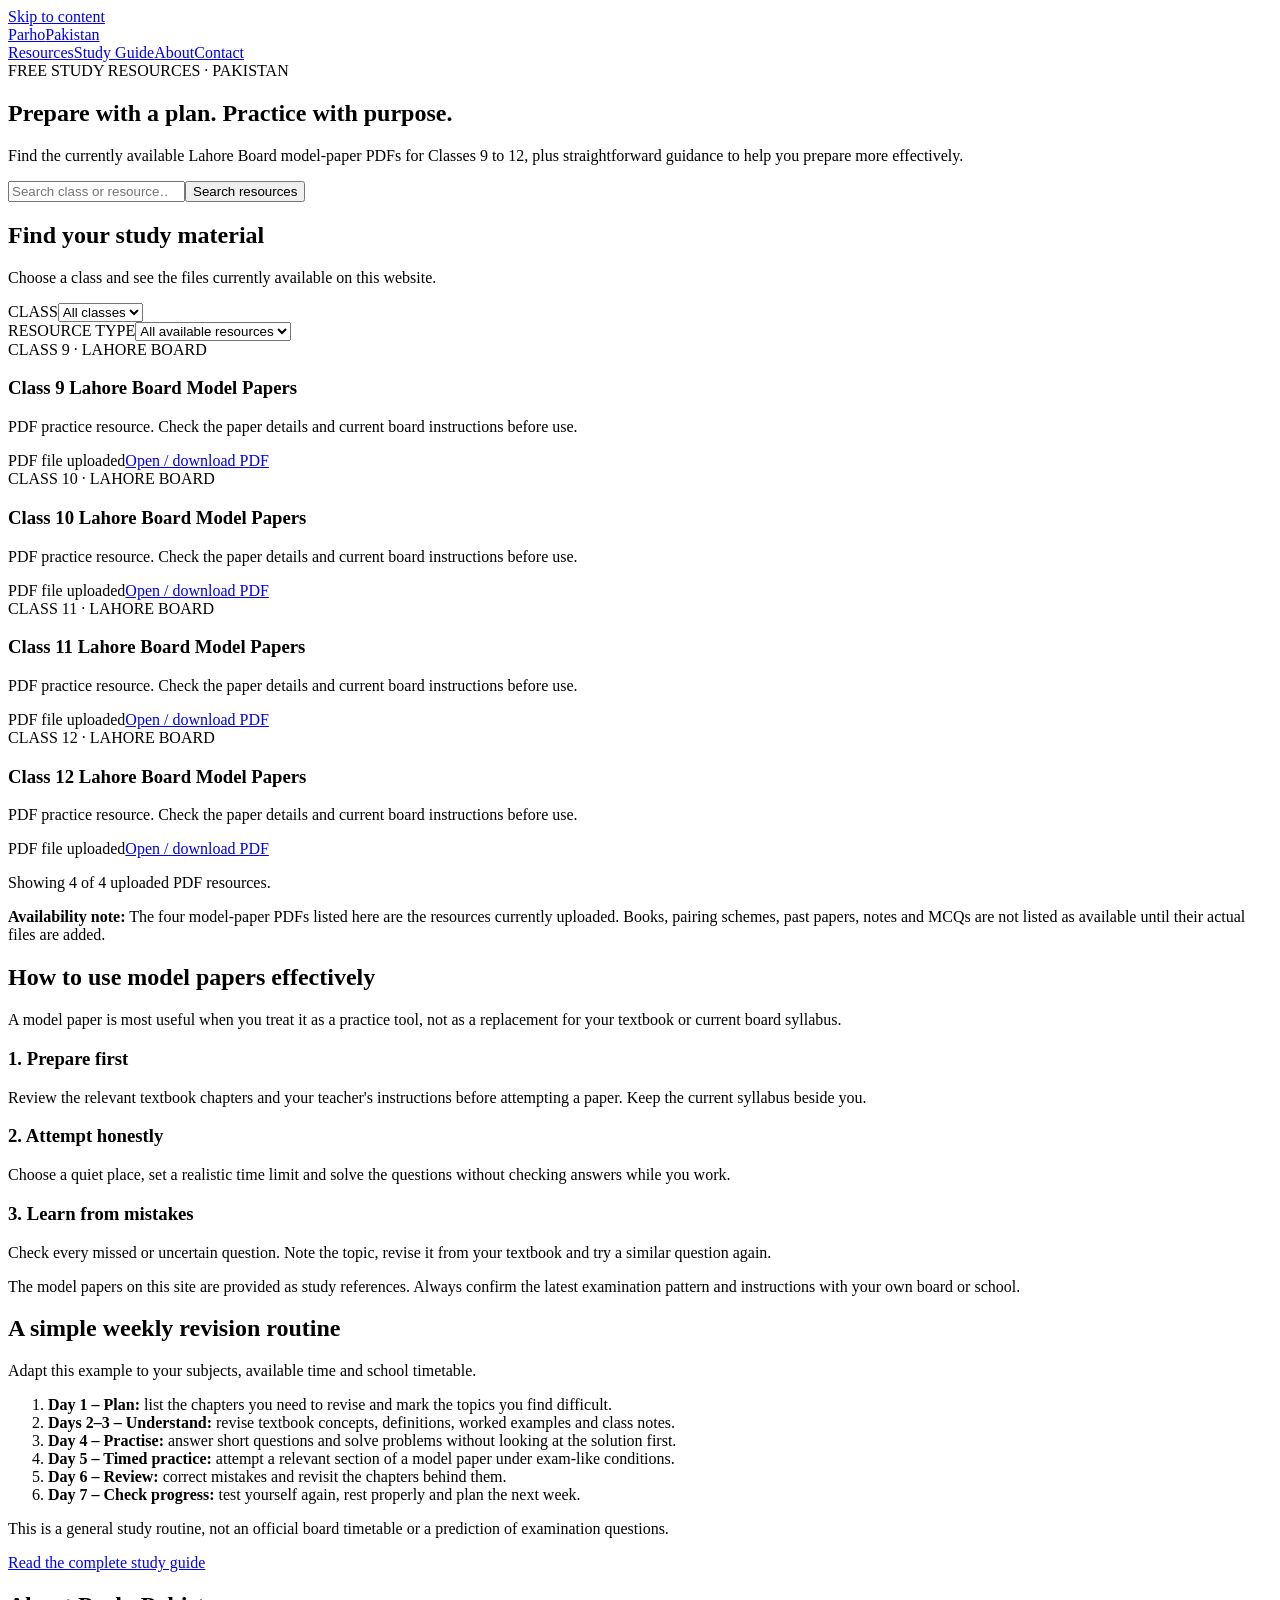
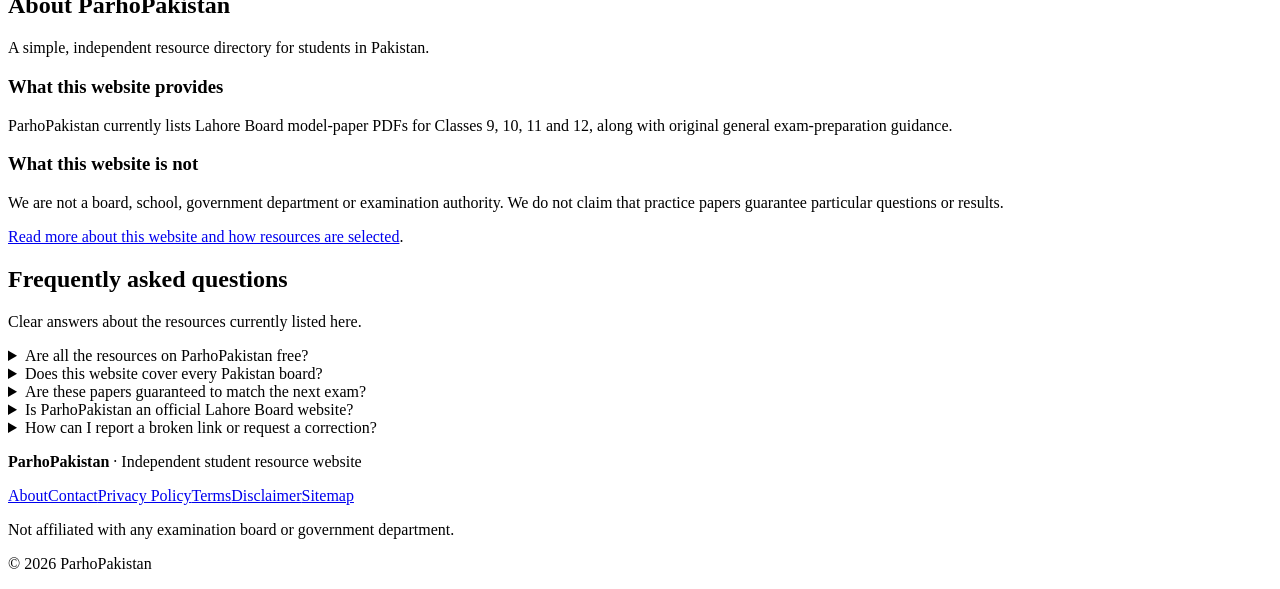
==== commit 4deffca3: "Improve homepage content, navigation, search and SEO" ====
--- a/index.html
+++ b/index.html
@@ -1,694 +1,28 @@
- 
-<!DOCTYPE html>
-<html lang="en">
-<head>
-<meta charset="UTF-8">
-<meta name="viewport" content="width=device-width, initial-scale=1.0">
-<meta name="description" content="ParhoPakistan provides free Lahore Board model papers and study resources for Pakistani students from Class 9 to 12.">
-<meta name="theme-color" content="#102a43">
-<title>ParhoPakistan | Free Study Resources</title>
-
-<style>
-:root{
-  --navy:#102a43;
-  --blue:#1769aa;
-  --sky:#eaf4fb;
-  --ink:#182b3a;
-  --muted:#607487;
-  --line:#dce6ee;
-  --white:#fff;
-  --yellow:#ffca55;
-  --green:#13795b;
-}
-*{box-sizing:border-box}
-html{scroll-behavior:smooth}
-body{
-  margin:0;
-  font-family:Arial,Helvetica,sans-serif;
-  background:#f5f8fb;
-  color:var(--ink);
-  line-height:1.6;
-}
-a{color:var(--blue)}
-header{
-  background:linear-gradient(120deg,#102a43,#1769aa);
-  color:white;
-  padding:18px max(20px,calc((100% - 1160px)/2));
-}
-.top{
-  display:flex;
-  align-items:center;
-  justify-content:space-between;
-  gap:16px;
-  flex-wrap:wrap;
-}
-.brand{font-size:25px;font-weight:800}
-.brand span{color:#8ed6ff}
-nav{display:flex;gap:16px;flex-wrap:wrap}
-nav a{
-  color:white;
-  text-decoration:none;
-  font-weight:600;
-  font-size:14px;
-}
-nav a:hover{text-decoration:underline}
-.lang{
-  border:1px solid #ffffff88;
-  background:#ffffff18;
-  color:white;
-  border-radius:10px;
-  padding:9px 13px;
-  cursor:pointer;
-  font-weight:700;
-}
-.hero{
-  max-width:1160px;
-  margin:36px auto 22px;
-  padding:0 20px 30px;
-}
-.hero h1{
-  font-size:clamp(30px,5vw,48px);
-  line-height:1.12;
-  margin:0 0 12px;
-  max-width:760px;
-}
-.hero p{
-  max-width:720px;
-  color:#e2f1fc;
-  font-size:17px;
-  margin:0 0 22px;
-}
-.searchrow{
-  display:grid;
-  grid-template-columns:1fr auto;
-  gap:10px;
-  max-width:760px;
-}
-.searchrow input{
-  width:100%;
-  padding:15px;
-  border:0;
-  border-radius:12px;
-  font-size:16px;
-}
-.searchrow button{
-  background:var(--yellow);
-  color:#263746;
-  border:0;
-  border-radius:12px;
-  padding:13px 20px;
-  font-weight:800;
-  cursor:pointer;
-}
-.wrap{
-  max-width:1160px;
-  margin:auto;
-  padding:0 20px 55px;
-}
-section{scroll-margin-top:20px}
-.intro{
-  display:flex;
-  justify-content:space-between;
-  align-items:end;
-  gap:14px;
-  flex-wrap:wrap;
-  margin:34px 0 16px;
-}
-.intro h2{margin:0;font-size:25px}
-.intro p{margin:3px 0;color:var(--muted)}
-.filters{
-  background:white;
-  border:1px solid var(--line);
-  border-radius:16px;
-  padding:16px;
-  display:grid;
-  grid-template-columns:repeat(3,minmax(0,1fr));
-  gap:12px;
-  box-shadow:0 5px 18px #18364b0a;
-}
-label{
-  display:block;
-  font-size:12px;
-  font-weight:800;
-  color:var(--muted);
-  margin:0 0 5px;
-}
-select,input{font:inherit}
-select{
-  width:100%;
-  padding:11px;
-  border:1px solid var(--line);
-  border-radius:10px;
-  background:white;
-  color:var(--ink);
-}
-.grid{
-  display:grid;
-  grid-template-columns:repeat(3,minmax(0,1fr));
-  gap:15px;
-  margin-top:18px;
-}
-.card{
-  background:white;
-  border:1px solid var(--line);
-  border-radius:15px;
-  padding:18px;
-  display:flex;
-  flex-direction:column;
-  gap:9px;
-  min-height:190px;
-  box-shadow:0 5px 18px #18364b08;
-}
-.tag{
-  font-size:11px;
-  font-weight:800;
-  color:var(--blue);
-  background:var(--sky);
-  padding:5px 9px;
-  border-radius:30px;
-  align-self:flex-start;
-}
-.card h3{margin:0;font-size:18px}
-.card p{margin:0;color:var(--muted);font-size:14px}
-.card a.download-btn{
-  display:block;
-  margin-top:auto;
-  text-align:center;
-  background:var(--blue);
-  color:white;
-  padding:12px;
-  border-radius:10px;
-  font-weight:800;
-  text-decoration:none;
-}
-.card a.download-btn:hover{background:var(--navy)}
-.download-grid{
-  display:grid;
-  grid-template-columns:repeat(2,minmax(0,1fr));
-  gap:15px;
-  margin-top:18px;
-}
-.notice{
-  margin-top:22px;
-  padding:17px;
-  border-radius:14px;
-  background:#fff8e8;
-  border:1px solid #f1dfb7;
-  color:#614b1c;
-}
-.status{
-  display:inline-block;
-  padding:4px 9px;
-  border-radius:20px;
-  font-size:11px;
-  font-weight:800;
-  background:#e5f5ed;
-  color:var(--green);
-}
-.empty{
-  grid-column:1/-1;
-  background:white;
-  border:1px dashed #b9c9d6;
-  padding:25px;
-  border-radius:14px;
-  text-align:center;
-  color:var(--muted);
-}
-.boardgrid{
-  display:grid;
-  grid-template-columns:repeat(4,minmax(0,1fr));
-  gap:10px;
-}
-.board{
-  background:white;
-  border:1px solid var(--line);
-  padding:13px;
-  border-radius:12px;
-  font-size:14px;
-}
-.board b{display:block}
-.info-grid{
-  display:grid;
-  grid-template-columns:repeat(3,minmax(0,1fr));
-  gap:15px;
-}
-.info-box{
-  background:white;
-  border:1px solid var(--line);
-  padding:18px;
-  border-radius:14px;
-}
-.info-box h3{margin:0 0 7px}
-.info-box p{margin:0;color:var(--muted);font-size:14px}
-.small{font-size:13px;color:var(--muted)}
-footer{
-  background:var(--navy);
-  color:#dbe8f2;
-  padding:28px 20px;
-  text-align:center;
-}
-footer a{color:#bde5ff}
-.footer-links{
-  display:flex;
-  justify-content:center;
-  flex-wrap:wrap;
-  gap:18px;
-  margin:12px 0;
-}
-footer p{margin:6px 0}
-@media(max-width:800px){
-  .grid{grid-template-columns:repeat(2,minmax(0,1fr))}
-  .boardgrid{grid-template-columns:repeat(2,minmax(0,1fr))}
-  .info-grid{grid-template-columns:1fr}
-}
-@media(max-width:520px){
-  .searchrow{grid-template-columns:1fr}
-  .filters,.grid,.download-grid{grid-template-columns:1fr}
-  .hero{margin-top:25px}
-  .brand{font-size:22px}
-}
-</style>
-</head>
-
-<body>
-
-<header>
-  <div class="top">
-    <div class="brand">Parho<span>Pakistan</span></div>
-
-    <nav>
-      <a href="#resources">Resources</a>
-      <a href="#downloads">Downloads</a>
-      <a href="#boards">Boards</a>
-      <a href="#about">About</a>
-    </nav>
-
-    <button class="lang" id="langBtn" type="button">اردو</button>
-  </div>
-
-  <section class="hero">
-    <h1 data-en="Study smarter. Prepare with confidence."
-        data-ur="سمجھداری سے پڑھیں، اعتماد سے تیاری کریں۔">
-      Study smarter. Prepare with confidence.
-    </h1>
-
-    <p data-en="Free study resources and model papers for Pakistani students from Class 9 to Class 12."
-       data-ur="جماعت نہم سے بارہویں تک پاکستانی طلبہ کے لیے مفت تعلیمی مواد اور ماڈل پیپرز۔">
-      Free study resources and model papers for Pakistani students from Class 9 to Class 12.
-    </p>
-
-    <div class="searchrow">
-      <input id="search" type="search"
-        placeholder="Search class, subject or material..."
-        aria-label="Search resources">
-      <button id="searchBtn" type="button">Search</button>
-    </div>
-  </section>
-</header>
-
-<main class="wrap">
-
-  <!-- RESOURCES -->
-  <section id="resources">
-    <div class="intro">
-      <div>
-        <h2>Find Your Study Material</h2>
-        <p>Choose a class and material type to find available resources.</p>
-      </div>
-    </div>
-
-    <div class="filters">
-      <div>
-        <label for="boardFilter">BOARD</label>
-        <select id="boardFilter">
-          <option value="lahore">BISE Lahore</option>
-        </select>
-      </div>
-
-      <div>
-        <label for="classFilter">CLASS</label>
-        <select id="classFilter">
-          <option value="all">All Classes</option>
-          <option value="9">Class 9</option>
-          <option value="10">Class 10</option>
-          <option value="11">Class 11</option>
-          <option value="12">Class 12</option>
-        </select>
-      </div>
-
-      <div>
-        <label for="typeFilter">MATERIAL TYPE</label>
-        <select id="typeFilter">
-          <option value="all">All Material Types</option>
-          <option value="Books">Books</option>
-          <option value="Model Papers">Model Papers</option>
-          <option value="Pairing Schemes">Pairing Schemes</option>
-          <option value="Past Papers">Past Papers</option>
-          <option value="Notes">Notes</option>
-          <option value="MCQs">MCQs</option>
-        </select>
-      </div>
-    </div>
-
-    <div class="grid" id="resourceGrid"></div>
-    <p class="small" id="resultCount" aria-live="polite"></p>
-
-    <div class="notice">
-      <b>Important:</b>
-      ParhoPakistan is an independent student resource website. Always check your board's latest syllabus and examination instructions.
-    </div>
-  </section>
-
-  <!-- CLASS-WISE PDF DOWNLOADS -->
-  <section id="downloads">
-    <div class="intro">
-      <div>
-        <h2>Lahore Board Model Papers</h2>
-        <p>Download the available PDF model papers for each class.</p>
-      </div>
-    </div>
-
-    <div class="download-grid">
-
-      <article class="card">
-        <span class="tag">CLASS 9 · LAHORE</span>
-        <h3>Class 9 Model Papers</h3>
-        <p>Uploaded Lahore Board model papers for Class 9.</p>
-        <span class="status">PDF available</span>
-        <a class="download-btn"
-          href="https://github.com/jin999-alt/parhopakistan/raw/refs/heads/main/ModelPapers_9th%20lahore.pdf"
-          target="_blank" rel="noopener noreferrer">
-          Download Class 9 PDF ↓
-        </a>
-      </article>
-
-      <article class="card">
-        <span class="tag">CLASS 10 · LAHORE</span>
-        <h3>Class 10 Model Papers</h3>
-        <p>Uploaded Lahore Board model papers for Class 10.</p>
-        <span class="status">PDF available</span>
-        <a class="download-btn"
-          href="https://github.com/jin999-alt/parhopakistan/raw/refs/heads/main/ModelPapers_10th%20lahore.pdf"
-          target="_blank" rel="noopener noreferrer">
-          Download Class 10 PDF ↓
-        </a>
-      </article>
-
-      <article class="card">
-        <span class="tag">CLASS 11 · LAHORE</span>
-        <h3>Class 11 Model Papers</h3>
-        <p>Uploaded Lahore Board model papers for Class 11.</p>
-        <span class="status">PDF available</span>
-        <a class="download-btn"
-          href="https://github.com/jin999-alt/parhopakistan/raw/refs/heads/main/ModelPapers_11th%20lahore.pdf"
-          target="_blank" rel="noopener noreferrer">
-          Download Class 11 PDF ↓
-        </a>
-      </article>
-
-      <article class="card">
-        <span class="tag">CLASS 12 · LAHORE</span>
-        <h3>Class 12 Model Papers</h3>
-        <p>Uploaded Lahore Board model papers for Class 12.</p>
-        <span class="status">PDF available</span>
-        <a class="download-btn"
-          href="https://github.com/jin999-alt/parhopakistan/raw/refs/heads/main/ModelPapers_12th%20lahore.pdf"
-          target="_blank" rel="noopener noreferrer">
-          Download Class 12 PDF ↓
-        </a>
-      </article>
-
-    </div>
-  </section>
-
-  <!-- MATERIAL CATEGORIES -->
-  <section id="categories">
-    <div class="intro">
-      <div>
-        <h2>Study Material Categories</h2>
-        <p>Each type of study resource has its own category.</p>
-      </div>
-    </div>
-
-    <div class="info-grid">
-      <div class="info-box">
-        <h3>📚 Books</h3>
-        <p>Textbooks will appear here when their files are uploaded.</p>
-      </div>
-
-      <div class="info-box">
-        <h3>📝 Model Papers</h3>
-        <p>Lahore Board model papers are available for Classes 9, 10, 11 and 12.</p>
-      </div>
-
-      <div class="info-box">
-        <h3>📋 Pairing Schemes</h3>
-        <p>Pairing schemes will be listed separately when their files are uploaded.</p>
-      </div>
-
-      <div class="info-box">
-        <h3>📄 Past Papers</h3>
-        <p>Past papers will be added here as separate resources.</p>
-      </div>
-
-      <div class="info-box">
-        <h3>📖 Notes</h3>
-        <p>Subject notes will be listed here when available.</p>
-      </div>
-
-      <div class="info-box">
-        <h3>☑️ MCQs</h3>
-        <p>MCQs and practice material will have their own section.</p>
-      </div>
-    </div>
-  </section>
-
-  <!-- BOARDS -->
-  <section id="boards">
-    <div class="intro">
-      <div>
-        <h2>Pakistan Boards</h2>
-        <p>Major examination boards and education authorities.</p>
-      </div>
-    </div>
-
-    <div class="boardgrid">
-      <div class="board"><b>Punjab</b>BISE Lahore, Faisalabad, Gujranwala, Multan, Rawalpindi, Sargodha, Bahawalpur, DG Khan, Sahiwal</div>
-      <div class="board"><b>Federal</b>FBISE</div>
-      <div class="board"><b>Sindh</b>Karachi, Hyderabad, Sukkur, Larkana, Mirpurkhas</div>
-      <div class="board"><b>Khyber Pakhtunkhwa</b>Peshawar, Mardan, Swat, Abbottabad, Kohat, Bannu</div>
-      <div class="board"><b>Balochistan</b>BBISE Quetta</div>
-      <div class="board"><b>Azad Jammu & Kashmir</b>AJK BISE Mirpur</div>
-      <div class="board"><b>Gilgit-Baltistan</b>Regional education resources</div>
-      <div class="board"><b>Technical / Other</b>Technical and vocational boards</div>
-    </div>
-  </section>
-
-  <!-- ABOUT -->
-  <section id="about">
-    <div class="intro">
-      <div>
-        <h2>About ParhoPakistan</h2>
-        <p>Independent student resource directory.</p>
-      </div>
-    </div>
-
-    <p class="small">
-      ParhoPakistan helps Pakistani students find educational resources.
-      It is not affiliated with any examination board or government department.
-      Resources are added as they become available.
-    </p>
-  </section>
-
-  <!-- PRIVACY -->
-  <section id="privacy">
-    <div class="intro">
-      <div>
-        <h2>Privacy Policy</h2>
-        <p>Information about this website.</p>
-      </div>
-    </div>
-
-    <p class="small">
-      ParhoPakistan is a student resource directory. We do not ask visitors to
-      submit personal information to download the listed resources. If advertising
-      services are added in the future, their own privacy and cookie policies may
-      apply. Visitors should review the relevant provider policies.
-    </p>
-  </section>
-
-</main>
-
-<footer>
-  <p>© <span id="year"></span> ParhoPakistan · Made for students of Pakistan</p>
-  <div class="footer-links">
-    <a href="#resources">Resources</a>
-    <a href="#downloads">Downloads</a>
-    <a href="#about">About</a>
-    <a href="#privacy">Privacy Policy</a>
-  </div>
-  <p class="small" style="color:#dbe8f2">
-    Independent educational resource website.
-  </p>
-</footer>
-
+<!doctype html>
+<html lang="en"><head><meta charset="utf-8"><meta name="viewport" content="width=device-width,initial-scale=1">
+<title>ParhoPakistan | Free Lahore Board Model Papers & Study Guides</title>
+<meta name="description" content="Find free Lahore Board model-paper PDFs for Classes 9–12 and practical exam-preparation guidance for Pakistani students.">
+<meta name="robots" content="index,follow"><link rel="canonical" href="https://jin999-alt.github.io/parhopakistan/">
+<meta name="theme-color" content="#102a43"><meta property="og:type" content="website"><meta property="og:site_name" content="ParhoPakistan"><meta property="og:title" content="ParhoPakistan | Free Study Resources"><meta property="og:description" content="Lahore Board model papers for Classes 9–12 and practical study guidance."><meta property="og:url" content="https://jin999-alt.github.io/parhopakistan/">
+<meta name="twitter:card" content="summary"><link rel="stylesheet" href="site.css">
+<script type="application/ld+json">{"@context":"https://schema.org","@type":"WebSite","name":"ParhoPakistan","url":"https://jin999-alt.github.io/parhopakistan/","description":"Independent student resource website with Lahore Board model papers and exam preparation guidance."}</script>
+</head><body><a class="skip" href="#main">Skip to content</a><header class="site-header"><div class="nav-wrap"><a class="brand" href="index.html">Parho<span>Pakistan</span></a><nav class="nav" aria-label="Main navigation"><a href="index.html#resources">Resources</a><a href="study-guide.html">Study Guide</a><a href="index.html#about">About</a><a href="contact.html">Contact</a></nav></div>
+<section class="hero"><span class="eyebrow">FREE STUDY RESOURCES · PAKISTAN</span><h1>Prepare with a plan. Practice with purpose.</h1><p>Find the currently available Lahore Board model-paper PDFs for Classes 9 to 12, plus straightforward guidance to help you prepare more effectively.</p><div class="searchbar"><input id="search" type="search" placeholder="Search class or resource…" aria-label="Search study resources"><button class="btn" id="searchBtn" type="button">Search resources</button></div></section></header>
+<main id="main" class="container">
+<section class="section" id="resources"><div class="section-head"><h2>Find your study material</h2><p>Choose a class and see the files currently available on this website.</p></div><div class="panel"><div class="filters"><div class="field"><label for="classFilter">CLASS</label><select id="classFilter"><option value="all">All classes</option><option value="9">Class 9</option><option value="10">Class 10</option><option value="11">Class 11</option><option value="12">Class 12</option></select></div><div class="field"><label for="typeFilter">RESOURCE TYPE</label><select id="typeFilter"><option value="all">All available resources</option><option value="Model Papers">Model papers</option></select></div></div></div><div class="cards" id="resourceGrid" aria-live="polite"></div><p class="count" id="resultCount" aria-live="polite"></p><div class="callout"><strong>Availability note:</strong> The four model-paper PDFs listed here are the resources currently uploaded. Books, pairing schemes, past papers, notes and MCQs are not listed as available until their actual files are added.</div></section>
+<section class="section" id="downloads"><div class="section-head"><h2>How to use model papers effectively</h2><p>A model paper is most useful when you treat it as a practice tool, not as a replacement for your textbook or current board syllabus.</p></div><div class="three-col"><article class="info"><h3>1. Prepare first</h3><p>Review the relevant textbook chapters and your teacher's instructions before attempting a paper. Keep the current syllabus beside you.</p></article><article class="info"><h3>2. Attempt honestly</h3><p>Choose a quiet place, set a realistic time limit and solve the questions without checking answers while you work.</p></article><article class="info"><h3>3. Learn from mistakes</h3><p>Check every missed or uncertain question. Note the topic, revise it from your textbook and try a similar question again.</p></article></div><p class="small muted">The model papers on this site are provided as study references. Always confirm the latest examination pattern and instructions with your own board or school.</p></section>
+<section class="section" id="study-plan"><div class="section-head"><h2>A simple weekly revision routine</h2><p>Adapt this example to your subjects, available time and school timetable.</p></div><div class="panel article"><ol><li><strong>Day 1 – Plan:</strong> list the chapters you need to revise and mark the topics you find difficult.</li><li><strong>Days 2–3 – Understand:</strong> revise textbook concepts, definitions, worked examples and class notes.</li><li><strong>Day 4 – Practise:</strong> answer short questions and solve problems without looking at the solution first.</li><li><strong>Day 5 – Timed practice:</strong> attempt a relevant section of a model paper under exam-like conditions.</li><li><strong>Day 6 – Review:</strong> correct mistakes and revisit the chapters behind them.</li><li><strong>Day 7 – Check progress:</strong> test yourself again, rest properly and plan the next week.</li></ol><p class="small muted">This is a general study routine, not an official board timetable or a prediction of examination questions.</p><a class="btn btn-blue" href="study-guide.html">Read the complete study guide</a></div></section>
+<section class="section" id="about"><div class="section-head"><h2>About ParhoPakistan</h2><p>A simple, independent resource directory for students in Pakistan.</p></div><div class="two-col"><div class="info"><h3>What this website provides</h3><p>ParhoPakistan currently lists Lahore Board model-paper PDFs for Classes 9, 10, 11 and 12, along with original general exam-preparation guidance.</p></div><div class="info"><h3>What this website is not</h3><p>We are not a board, school, government department or examination authority. We do not claim that practice papers guarantee particular questions or results.</p></div></div><p class="small"><a href="about.html">Read more about this website and how resources are selected</a>.</p></section>
+<section class="section faq" id="faq"><div class="section-head"><h2>Frequently asked questions</h2><p>Clear answers about the resources currently listed here.</p></div><div class="panel"><details><summary>Are all the resources on ParhoPakistan free?</summary><p>The four model-paper PDF links currently listed on this site are provided without a site download fee. Your internet provider may still charge for data.</p></details><details><summary>Does this website cover every Pakistan board?</summary><p>No. The currently listed PDF resources are labelled for Lahore Board only. Other boards and resource categories will be listed only when their actual files are available.</p></details><details><summary>Are these papers guaranteed to match the next exam?</summary><p>No. They are practice references, not a guarantee or prediction. Always follow the latest syllabus and examination instructions issued by your board and school.</p></details><details><summary>Is ParhoPakistan an official Lahore Board website?</summary><p>No. ParhoPakistan is an independent website and is not affiliated with BISE Lahore or any government department.</p></details><details><summary>How can I report a broken link or request a correction?</summary><p>Use the Contact page to send a message through the project's public GitHub issue page. Do not post private information there.</p></details></div></section>
+</main><footer class="site-footer"><div class="footer-inner"><p><strong>ParhoPakistan</strong> · Independent student resource website</p><div class="footer-links"><a href="about.html">About</a><a href="contact.html">Contact</a><a href="privacy-policy.html">Privacy Policy</a><a href="terms.html">Terms</a><a href="disclaimer.html">Disclaimer</a><a href="sitemap.xml">Sitemap</a></div><p class="small">Not affiliated with any examination board or government department.</p><p class="small">© <span id="year"></span> ParhoPakistan</p></div></footer><script>document.getElementById('year').textContent=new Date().getFullYear();</script>
 <script>
 "use strict";
-
-/*
-  IMPORTANT:
-  Only the four Model Papers PDFs below are currently listed as available.
-  Books, Pairing Schemes, Past Papers, Notes and MCQs are kept separate.
-  Add their real file links when those files are uploaded.
-*/
-
-const resources = [
-  {
-    cls:"9",
-    type:"Model Papers",
-    title:"Class 9 Model Papers",
-    board:"Lahore",
-    file:"ModelPapers_9th lahore.pdf",
-    url:"https://github.com/jin999-alt/parhopakistan/raw/refs/heads/main/ModelPapers_9th%20lahore.pdf"
-  },
-  {
-    cls:"10",
-    type:"Model Papers",
-    title:"Class 10 Model Papers",
-    board:"Lahore",
-    file:"ModelPapers_10th lahore.pdf",
-    url:"https://github.com/jin999-alt/parhopakistan/raw/refs/heads/main/ModelPapers_10th%20lahore.pdf"
-  },
-  {
-    cls:"11",
-    type:"Model Papers",
-    title:"Class 11 Model Papers",
-    board:"Lahore",
-    file:"ModelPapers_11th lahore.pdf",
-    url:"https://github.com/jin999-alt/parhopakistan/raw/refs/heads/main/ModelPapers_11th%20lahore.pdf"
-  },
-  {
-    cls:"12",
-    type:"Model Papers",
-    title:"Class 12 Model Papers",
-    board:"Lahore",
-    file:"ModelPapers_12th lahore.pdf",
-    url:"https://github.com/jin999-alt/parhopakistan/raw/refs/heads/main/ModelPapers_12th%20lahore.pdf"
-  }
-];
-
-const classFilter = document.getElementById("classFilter");
-const typeFilter = document.getElementById("typeFilter");
-const search = document.getElementById("search");
-const grid = document.getElementById("resourceGrid");
-const count = document.getElementById("resultCount");
-
-function render(){
-
-  const query = search.value.trim().toLowerCase();
-
-  const filtered = resources.filter(resource => {
-
-    const classMatch =
-      classFilter.value === "all" ||
-      resource.cls === classFilter.value;
-
-    const typeMatch =
-      typeFilter.value === "all" ||
-      resource.type === typeFilter.value;
-
-    const searchMatch =
-      !query ||
-      `${resource.cls} class ${resource.title} ${resource.type} ${resource.file} ${resource.board}`
-        .toLowerCase()
-        .includes(query);
-
-    return classMatch && typeMatch && searchMatch;
-  });
-
-  grid.replaceChildren();
-
-  if(filtered.length === 0){
-    const empty = document.createElement("div");
-    empty.className = "empty";
-
-    if(typeFilter.value !== "all" && typeFilter.value !== "Model Papers"){
-      empty.textContent =
-        "No uploaded files in this category yet. This category is separate and will show its own files when uploaded.";
-    }else{
-      empty.textContent =
-        "No matching resources found. Try another class or search term.";
-    }
-
-    grid.appendChild(empty);
-  }
-
-  filtered.forEach(resource => {
-
-    const card = document.createElement("article");
-    card.className = "card";
-
-    const tag = document.createElement("span");
-    tag.className = "tag";
-    tag.textContent =
-      `CLASS ${resource.cls} · ${resource.board.toUpperCase()} · ${resource.type.toUpperCase()}`;
-
-    const heading = document.createElement("h3");
-    heading.textContent = resource.title;
-
-    const para = document.createElement("p");
-    para.textContent =
-      "Lahore Board model papers. Open the PDF using the download button below.";
-
-    const link = document.createElement("a");
-    link.className = "download-btn";
-    link.href = resource.url;
-    link.target = "_blank";
-    link.rel = "noopener noreferrer";
-    link.textContent = `Download Class ${resource.cls} PDF ↓`;
-
-    card.append(tag,heading,para,link);
-    grid.appendChild(card);
-  });
-
-  count.textContent =
-    `Showing ${filtered.length} of ${resources.length} uploaded resources.`;
-}
-
-classFilter.addEventListener("change",render);
-typeFilter.addEventListener("change",render);
-document.getElementById("searchBtn").addEventListener("click",render);
-search.addEventListener("input",render);
-
-document.getElementById("year").textContent =
-  new Date().getFullYear();
-
-/* Urdu / English toggle */
-let urdu = false;
-
-document.getElementById("langBtn").addEventListener("click",() => {
-
-  urdu = !urdu;
-
-  document.documentElement.lang = urdu ? "ur" : "en";
-  document.documentElement.dir = urdu ? "rtl" : "ltr";
-
-  document.querySelectorAll("[data-en]").forEach(element => {
-    element.textContent = urdu
-      ? element.dataset.ur
-      : element.dataset.en;
-  });
-
-  search.placeholder = urdu
-    ? "جماعت، مضمون یا تعلیمی مواد تلاش کریں..."
-    : "Search class, subject or material...";
-
-  document.getElementById("langBtn").textContent =
-    urdu ? "English" : "اردو";
-});
-
-render();
-</script>
-
-</body>
-</html>
+const resources=[
+{cls:"9",type:"Model Papers",title:"Class 9 Lahore Board Model Papers",file:"ModelPapers_9th lahore.pdf",url:"https://github.com/jin999-alt/parhopakistan/raw/refs/heads/main/ModelPapers_9th%20lahore.pdf"},
+{cls:"10",type:"Model Papers",title:"Class 10 Lahore Board Model Papers",file:"ModelPapers_10th lahore.pdf",url:"https://github.com/jin999-alt/parhopakistan/raw/refs/heads/main/ModelPapers_10th%20lahore.pdf"},
+{cls:"11",type:"Model Papers",title:"Class 11 Lahore Board Model Papers",file:"ModelPapers_11th lahore.pdf",url:"https://github.com/jin999-alt/parhopakistan/raw/refs/heads/main/ModelPapers_11th%20lahore.pdf"},
+{cls:"12",type:"Model Papers",title:"Class 12 Lahore Board Model Papers",file:"ModelPapers_12th lahore.pdf",url:"https://github.com/jin999-alt/parhopakistan/raw/refs/heads/main/ModelPapers_12th%20lahore.pdf"}];
+const classFilter=document.getElementById("classFilter"),typeFilter=document.getElementById("typeFilter"),search=document.getElementById("search"),grid=document.getElementById("resourceGrid"),count=document.getElementById("resultCount");
+function render(){const q=search.value.trim().toLowerCase();const rows=resources.filter(r=>(classFilter.value==="all"||r.cls===classFilter.value)&&(typeFilter.value==="all"||r.type===typeFilter.value)&&(!q||[r.cls,r.title,r.type,r.file,"lahore"].join(" ").toLowerCase().includes(q)));grid.replaceChildren();if(!rows.length){const e=document.createElement("div");e.className="empty";e.textContent="No matching uploaded resource found. Try another class or search term.";grid.append(e)}rows.forEach(r=>{const card=document.createElement("article");card.className="card";const tag=document.createElement("span");tag.className="tag";tag.textContent="CLASS "+r.cls+" · LAHORE BOARD";const h=document.createElement("h3");h.textContent=r.title;const p=document.createElement("p");p.textContent="PDF practice resource. Check the paper details and current board instructions before use.";const status=document.createElement("span");status.className="meta";status.textContent="PDF file uploaded";const a=document.createElement("a");a.className="btn btn-blue";a.href=r.url;a.target="_blank";a.rel="noopener noreferrer";a.textContent="Open / download PDF";card.append(tag,h,p,status,a);grid.append(card)});count.textContent="Showing "+rows.length+" of "+resources.length+" uploaded PDF resources."}
+classFilter.addEventListener("change",render);typeFilter.addEventListener("change",render);search.addEventListener("input",render);document.getElementById("searchBtn").addEventListener("click",render);render();
+</script></body></html>
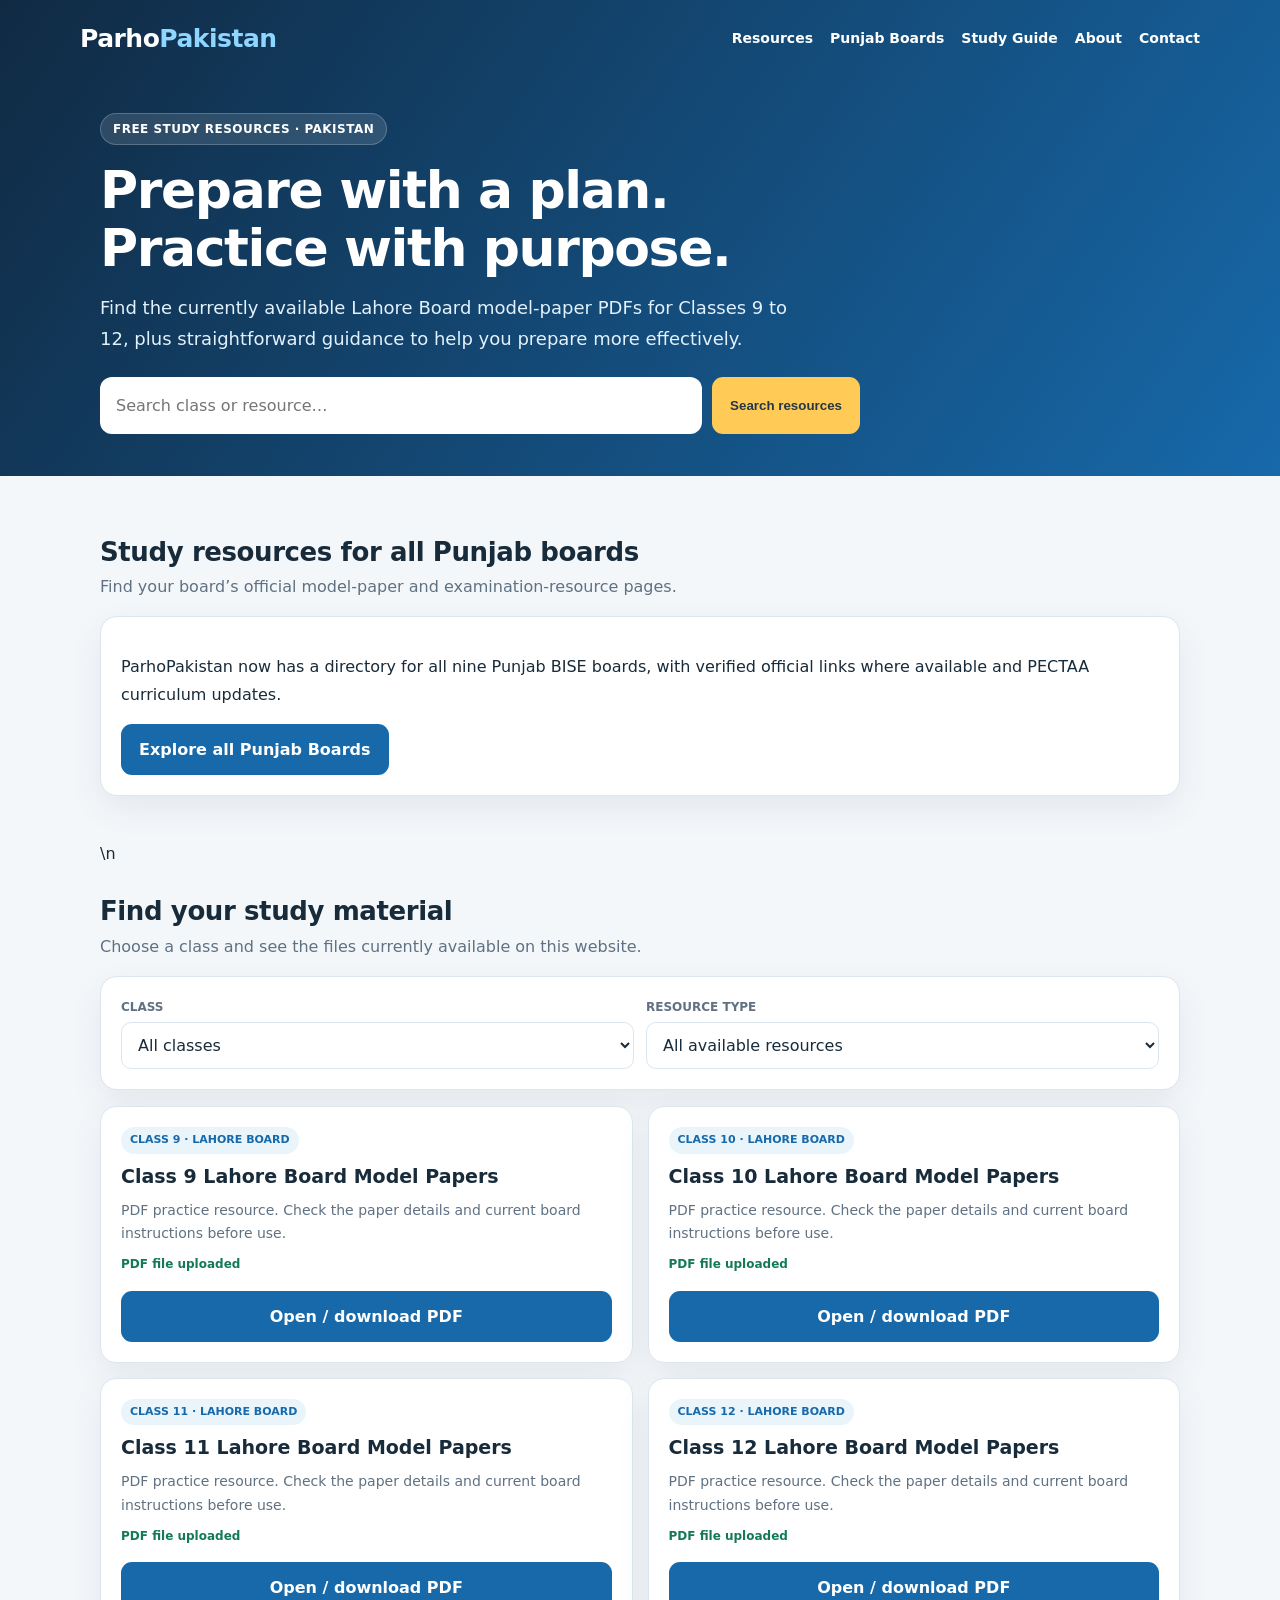
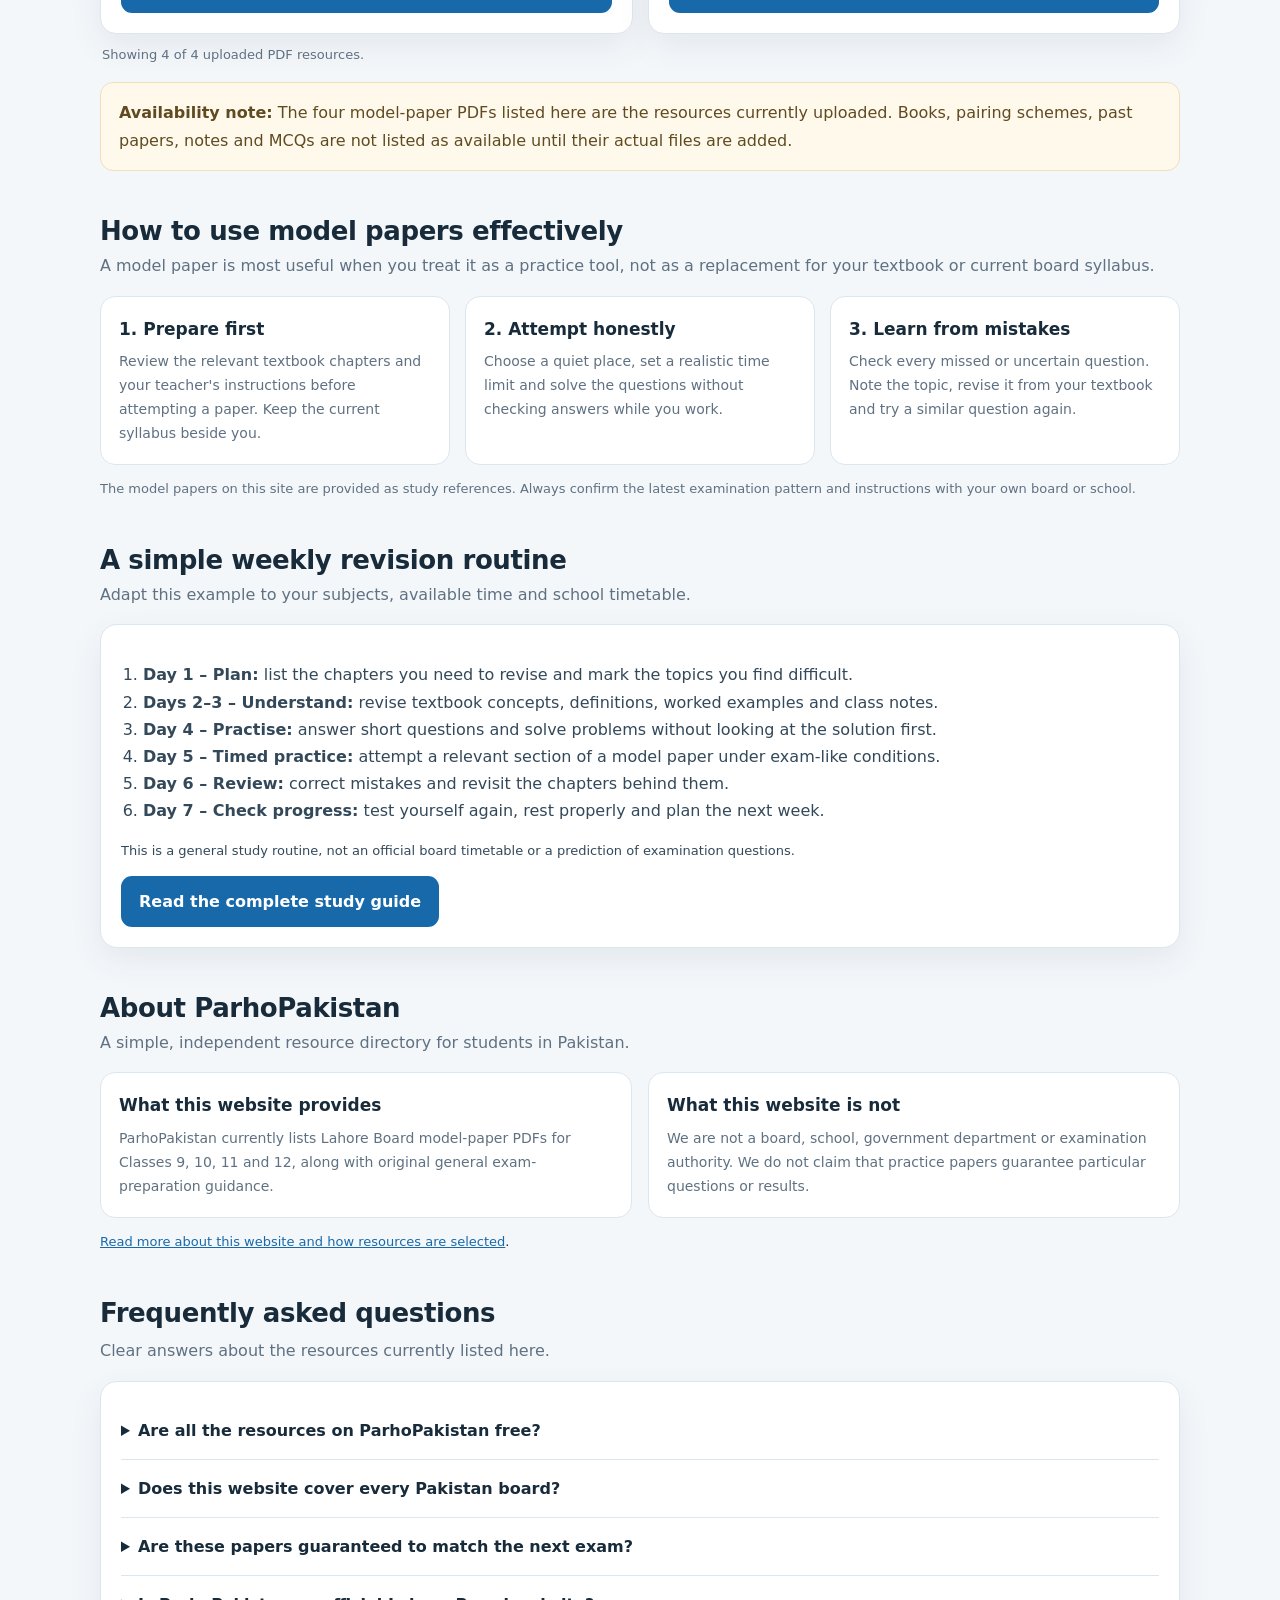
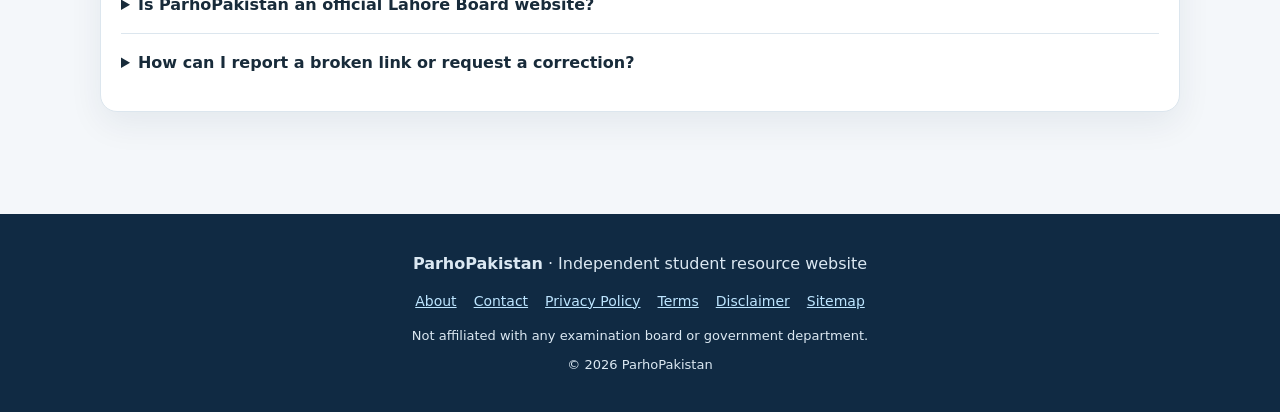
==== commit ff2bbfd4: "Add Punjab boards directory to homepage" ====
--- a/index.html
+++ b/index.html
@@ -1,19 +1,19 @@
 <!doctype html>
 <html lang="en"><head><meta charset="utf-8"><meta name="viewport" content="width=device-width,initial-scale=1">
-<title>ParhoPakistan | Free Lahore Board Model Papers & Study Guides</title>
-<meta name="description" content="Find free Lahore Board model-paper PDFs for Classes 9–12 and practical exam-preparation guidance for Pakistani students.">
+<title>ParhoPakistan | Free Punjab Board Model Papers & Study Guides</title>
+<meta name="description" content="Find Lahore Board model-paper PDFs, official resource links for all nine Punjab BISE boards and practical exam-preparation guidance.">
 <meta name="robots" content="index,follow"><link rel="canonical" href="https://jin999-alt.github.io/parhopakistan/">
 <meta name="theme-color" content="#102a43"><meta property="og:type" content="website"><meta property="og:site_name" content="ParhoPakistan"><meta property="og:title" content="ParhoPakistan | Free Study Resources"><meta property="og:description" content="Lahore Board model papers for Classes 9–12 and practical study guidance."><meta property="og:url" content="https://jin999-alt.github.io/parhopakistan/">
 <meta name="twitter:card" content="summary"><link rel="stylesheet" href="site.css">
 <script type="application/ld+json">{"@context":"https://schema.org","@type":"WebSite","name":"ParhoPakistan","url":"https://jin999-alt.github.io/parhopakistan/","description":"Independent student resource website with Lahore Board model papers and exam preparation guidance."}</script>
-</head><body><a class="skip" href="#main">Skip to content</a><header class="site-header"><div class="nav-wrap"><a class="brand" href="index.html">Parho<span>Pakistan</span></a><nav class="nav" aria-label="Main navigation"><a href="index.html#resources">Resources</a><a href="study-guide.html">Study Guide</a><a href="index.html#about">About</a><a href="contact.html">Contact</a></nav></div>
+</head><body><a class="skip" href="#main">Skip to content</a><header class="site-header"><div class="nav-wrap"><a class="brand" href="index.html">Parho<span>Pakistan</span></a><nav class="nav" aria-label="Main navigation"><a href="index.html#resources">Resources</a><a href="punjab-boards.html">Punjab Boards</a><a href="study-guide.html">Study Guide</a><a href="index.html#about">About</a><a href="contact.html">Contact</a></nav></div>
 <section class="hero"><span class="eyebrow">FREE STUDY RESOURCES · PAKISTAN</span><h1>Prepare with a plan. Practice with purpose.</h1><p>Find the currently available Lahore Board model-paper PDFs for Classes 9 to 12, plus straightforward guidance to help you prepare more effectively.</p><div class="searchbar"><input id="search" type="search" placeholder="Search class or resource…" aria-label="Search study resources"><button class="btn" id="searchBtn" type="button">Search resources</button></div></section></header>
 <main id="main" class="container">
-<section class="section" id="resources"><div class="section-head"><h2>Find your study material</h2><p>Choose a class and see the files currently available on this website.</p></div><div class="panel"><div class="filters"><div class="field"><label for="classFilter">CLASS</label><select id="classFilter"><option value="all">All classes</option><option value="9">Class 9</option><option value="10">Class 10</option><option value="11">Class 11</option><option value="12">Class 12</option></select></div><div class="field"><label for="typeFilter">RESOURCE TYPE</label><select id="typeFilter"><option value="all">All available resources</option><option value="Model Papers">Model papers</option></select></div></div></div><div class="cards" id="resourceGrid" aria-live="polite"></div><p class="count" id="resultCount" aria-live="polite"></p><div class="callout"><strong>Availability note:</strong> The four model-paper PDFs listed here are the resources currently uploaded. Books, pairing schemes, past papers, notes and MCQs are not listed as available until their actual files are added.</div></section>
+<section class="section"><div class="section-head"><h2>Study resources for all Punjab boards</h2><p>Find your board’s official model-paper and examination-resource pages.</p></div><div class="panel"><p>ParhoPakistan now has a directory for all nine Punjab BISE boards, with verified official links where available and PECTAA curriculum updates.</p><a class="btn btn-blue" href="punjab-boards.html">Explore all Punjab Boards</a></div></section>\n<section class="section" id="resources"><div class="section-head"><h2>Find your study material</h2><p>Choose a class and see the files currently available on this website.</p></div><div class="panel"><div class="filters"><div class="field"><label for="classFilter">CLASS</label><select id="classFilter"><option value="all">All classes</option><option value="9">Class 9</option><option value="10">Class 10</option><option value="11">Class 11</option><option value="12">Class 12</option></select></div><div class="field"><label for="typeFilter">RESOURCE TYPE</label><select id="typeFilter"><option value="all">All available resources</option><option value="Model Papers">Model papers</option></select></div></div></div><div class="cards" id="resourceGrid" aria-live="polite"></div><p class="count" id="resultCount" aria-live="polite"></p><div class="callout"><strong>Availability note:</strong> The four model-paper PDFs listed here are the resources currently uploaded. Books, pairing schemes, past papers, notes and MCQs are not listed as available until their actual files are added.</div></section>
 <section class="section" id="downloads"><div class="section-head"><h2>How to use model papers effectively</h2><p>A model paper is most useful when you treat it as a practice tool, not as a replacement for your textbook or current board syllabus.</p></div><div class="three-col"><article class="info"><h3>1. Prepare first</h3><p>Review the relevant textbook chapters and your teacher's instructions before attempting a paper. Keep the current syllabus beside you.</p></article><article class="info"><h3>2. Attempt honestly</h3><p>Choose a quiet place, set a realistic time limit and solve the questions without checking answers while you work.</p></article><article class="info"><h3>3. Learn from mistakes</h3><p>Check every missed or uncertain question. Note the topic, revise it from your textbook and try a similar question again.</p></article></div><p class="small muted">The model papers on this site are provided as study references. Always confirm the latest examination pattern and instructions with your own board or school.</p></section>
 <section class="section" id="study-plan"><div class="section-head"><h2>A simple weekly revision routine</h2><p>Adapt this example to your subjects, available time and school timetable.</p></div><div class="panel article"><ol><li><strong>Day 1 – Plan:</strong> list the chapters you need to revise and mark the topics you find difficult.</li><li><strong>Days 2–3 – Understand:</strong> revise textbook concepts, definitions, worked examples and class notes.</li><li><strong>Day 4 – Practise:</strong> answer short questions and solve problems without looking at the solution first.</li><li><strong>Day 5 – Timed practice:</strong> attempt a relevant section of a model paper under exam-like conditions.</li><li><strong>Day 6 – Review:</strong> correct mistakes and revisit the chapters behind them.</li><li><strong>Day 7 – Check progress:</strong> test yourself again, rest properly and plan the next week.</li></ol><p class="small muted">This is a general study routine, not an official board timetable or a prediction of examination questions.</p><a class="btn btn-blue" href="study-guide.html">Read the complete study guide</a></div></section>
 <section class="section" id="about"><div class="section-head"><h2>About ParhoPakistan</h2><p>A simple, independent resource directory for students in Pakistan.</p></div><div class="two-col"><div class="info"><h3>What this website provides</h3><p>ParhoPakistan currently lists Lahore Board model-paper PDFs for Classes 9, 10, 11 and 12, along with original general exam-preparation guidance.</p></div><div class="info"><h3>What this website is not</h3><p>We are not a board, school, government department or examination authority. We do not claim that practice papers guarantee particular questions or results.</p></div></div><p class="small"><a href="about.html">Read more about this website and how resources are selected</a>.</p></section>
-<section class="section faq" id="faq"><div class="section-head"><h2>Frequently asked questions</h2><p>Clear answers about the resources currently listed here.</p></div><div class="panel"><details><summary>Are all the resources on ParhoPakistan free?</summary><p>The four model-paper PDF links currently listed on this site are provided without a site download fee. Your internet provider may still charge for data.</p></details><details><summary>Does this website cover every Pakistan board?</summary><p>No. The currently listed PDF resources are labelled for Lahore Board only. Other boards and resource categories will be listed only when their actual files are available.</p></details><details><summary>Are these papers guaranteed to match the next exam?</summary><p>No. They are practice references, not a guarantee or prediction. Always follow the latest syllabus and examination instructions issued by your board and school.</p></details><details><summary>Is ParhoPakistan an official Lahore Board website?</summary><p>No. ParhoPakistan is an independent website and is not affiliated with BISE Lahore or any government department.</p></details><details><summary>How can I report a broken link or request a correction?</summary><p>Use the Contact page to send a message through the project's public GitHub issue page. Do not post private information there.</p></details></div></section>
+<section class="section faq" id="faq"><div class="section-head"><h2>Frequently asked questions</h2><p>Clear answers about the resources currently listed here.</p></div><div class="panel"><details><summary>Are all the resources on ParhoPakistan free?</summary><p>The four model-paper PDF links currently listed on this site are provided without a site download fee. Your internet provider may still charge for data.</p></details><details><summary>Does this website cover every Pakistan board?</summary><p>No. The four downloadable PDFs currently hosted here are Lahore Board files. The Punjab Boards directory links to official resources for all nine boards; external files are not represented as files hosted by ParhoPakistan.</p></details><details><summary>Are these papers guaranteed to match the next exam?</summary><p>No. They are practice references, not a guarantee or prediction. Always follow the latest syllabus and examination instructions issued by your board and school.</p></details><details><summary>Is ParhoPakistan an official Lahore Board website?</summary><p>No. ParhoPakistan is an independent website and is not affiliated with BISE Lahore or any government department.</p></details><details><summary>How can I report a broken link or request a correction?</summary><p>Use the Contact page to send a message through the project's public GitHub issue page. Do not post private information there.</p></details></div></section>
 </main><footer class="site-footer"><div class="footer-inner"><p><strong>ParhoPakistan</strong> · Independent student resource website</p><div class="footer-links"><a href="about.html">About</a><a href="contact.html">Contact</a><a href="privacy-policy.html">Privacy Policy</a><a href="terms.html">Terms</a><a href="disclaimer.html">Disclaimer</a><a href="sitemap.xml">Sitemap</a></div><p class="small">Not affiliated with any examination board or government department.</p><p class="small">© <span id="year"></span> ParhoPakistan</p></div></footer><script>document.getElementById('year').textContent=new Date().getFullYear();</script>
 <script>
 "use strict";
--- a/site.css
+++ b/site.css
@@ -0,0 +1,8 @@
+:root{--navy:#102a43;--blue:#1769aa;--sky:#eaf4fb;--ink:#182b3a;--muted:#5f7182;--line:#dce6ee;--bg:#f4f7fa;--gold:#ffca55;--green:#13795b;--shadow:0 12px 34px rgba(16,42,67,.07)}
+*{box-sizing:border-box}html{scroll-behavior:smooth}body{margin:0;background:var(--bg);color:var(--ink);font:16px/1.7 system-ui,-apple-system,"Segoe UI",Arial,sans-serif}a{color:var(--blue)}a:focus-visible,button:focus-visible,input:focus-visible,select:focus-visible{outline:3px solid #ffbf47;outline-offset:3px}.skip{position:absolute;left:-9999px}.skip:focus{left:12px;top:12px;background:#fff;padding:10px;z-index:99}
+.site-header{background:linear-gradient(125deg,#102a43,#1769aa);color:#fff;padding:18px 20px 42px}.nav-wrap,.hero,.container,.footer-inner{max-width:1120px;margin:auto}.nav-wrap{display:flex;align-items:center;justify-content:space-between;gap:18px;flex-wrap:wrap}.brand{font-size:25px;font-weight:850;letter-spacing:-.5px;color:#fff;text-decoration:none}.brand span{color:#8ed6ff}.nav{display:flex;gap:17px;flex-wrap:wrap}.nav a{color:#fff;text-decoration:none;font-size:14px;font-weight:650}.nav a:hover{text-decoration:underline}.hero{padding:52px 20px 0}.eyebrow{display:inline-block;background:#ffffff20;border:1px solid #ffffff35;border-radius:99px;padding:5px 12px;font-size:12px;font-weight:750;letter-spacing:.04em}.hero h1{font-size:clamp(32px,5vw,52px);line-height:1.12;letter-spacing:-1.4px;max-width:780px;margin:16px 0}.hero p{color:#e2f1fc;max-width:720px;font-size:18px;margin:0 0 22px}.searchbar{display:grid;grid-template-columns:1fr auto;gap:10px;max-width:760px}.searchbar input{width:100%;border:0;border-radius:12px;padding:15px 16px;font:inherit}.btn{display:inline-flex;align-items:center;justify-content:center;border:0;border-radius:11px;padding:12px 18px;background:var(--gold);color:#253746;font-weight:800;text-decoration:none;cursor:pointer}.btn-blue{background:var(--blue);color:#fff}.btn:hover{filter:brightness(.96)}
+.container{padding:32px 20px 58px}.section{margin:28px 0 44px;scroll-margin-top:20px}.section-head{margin-bottom:16px}.section-head h2{font-size:26px;line-height:1.25;margin:0 0 5px;letter-spacing:-.4px}.section-head p{color:var(--muted);margin:0}.panel{background:#fff;border:1px solid var(--line);border-radius:17px;padding:20px;box-shadow:var(--shadow)}.filters{display:grid;grid-template-columns:repeat(2,minmax(0,1fr));gap:12px}.field label{display:block;font-size:12px;font-weight:800;color:var(--muted);margin-bottom:5px}.field select,.field input{width:100%;padding:12px;border:1px solid var(--line);border-radius:10px;background:#fff;color:var(--ink);font:inherit}
+.cards{display:grid;grid-template-columns:repeat(2,minmax(0,1fr));gap:15px;margin-top:16px}.card{background:#fff;border:1px solid var(--line);border-radius:16px;padding:20px;display:flex;flex-direction:column;gap:8px;box-shadow:var(--shadow)}.tag{align-self:flex-start;background:var(--sky);color:var(--blue);padding:4px 9px;border-radius:99px;font-size:11px;font-weight:850}.card h3{margin:2px 0;font-size:19px;line-height:1.3}.card p{margin:0;color:var(--muted);font-size:14px}.card .btn{margin-top:8px}.meta{font-size:12px;color:var(--green);font-weight:750}.empty{grid-column:1/-1;border:1px dashed #b9c9d6;border-radius:14px;padding:24px;text-align:center;color:var(--muted);background:#fff}.count{font-size:13px;color:var(--muted);margin:10px 2px}
+.callout{border:1px solid #f0dfb8;background:#fff9ec;color:#604b21;padding:16px 18px;border-radius:13px;margin-top:16px}.two-col{display:grid;grid-template-columns:repeat(2,minmax(0,1fr));gap:16px}.three-col{display:grid;grid-template-columns:repeat(3,minmax(0,1fr));gap:15px}.info{background:#fff;border:1px solid var(--line);border-radius:15px;padding:18px}.info h3{margin:0 0 7px;font-size:17px}.info p{margin:0;color:var(--muted);font-size:14px}.article h2{font-size:25px;line-height:1.25;margin:30px 0 10px}.article h3{font-size:18px;margin:22px 0 6px}.article p,.article li{color:#33495a}.article ul,.article ol{padding-left:22px}.article .panel{margin:16px 0}.article a{overflow-wrap:anywhere}.faq details{padding:15px 0;border-bottom:1px solid var(--line)}.faq details:last-child{border:0}.faq summary{font-weight:750;cursor:pointer}.faq p{color:var(--muted);margin:8px 0 0}
+.page-hero{padding:34px 20px 24px}.page-hero h1{font-size:clamp(30px,4vw,42px);margin:12px 0 5px;line-height:1.15}.page-hero p{margin:0;color:#e2f1fc}.breadcrumbs{font-size:13px;color:var(--muted);margin:0 0 15px}.breadcrumbs a{color:var(--blue)}.site-footer{background:var(--navy);color:#dbe8f2;padding:30px 20px}.footer-inner{text-align:center}.footer-links{display:flex;justify-content:center;gap:17px;flex-wrap:wrap;margin:12px 0}.footer-links a{color:#bde5ff;font-size:14px}.site-footer p{margin:6px 0}.muted{color:var(--muted)}.small{font-size:13px}.notice{background:#edf5fb;border-left:4px solid var(--blue);padding:14px 16px;border-radius:8px;color:#29485f}
+@media(max-width:760px){.three-col{grid-template-columns:1fr 1fr}.nav-wrap{align-items:flex-start}.nav{gap:10px 14px}.hero{padding-top:34px}}@media(max-width:540px){.searchbar,.filters,.cards,.two-col,.three-col{grid-template-columns:1fr}.hero{padding-left:0;padding-right:0}.hero h1{font-size:35px}.container{padding-left:16px;padding-right:16px}.site-header{padding-left:16px;padding-right:16px}.nav{width:100%}.brand{font-size:23px}}@media(prefers-reduced-motion:reduce){html{scroll-behavior:auto}*{animation:none!important;transition:none!important}}
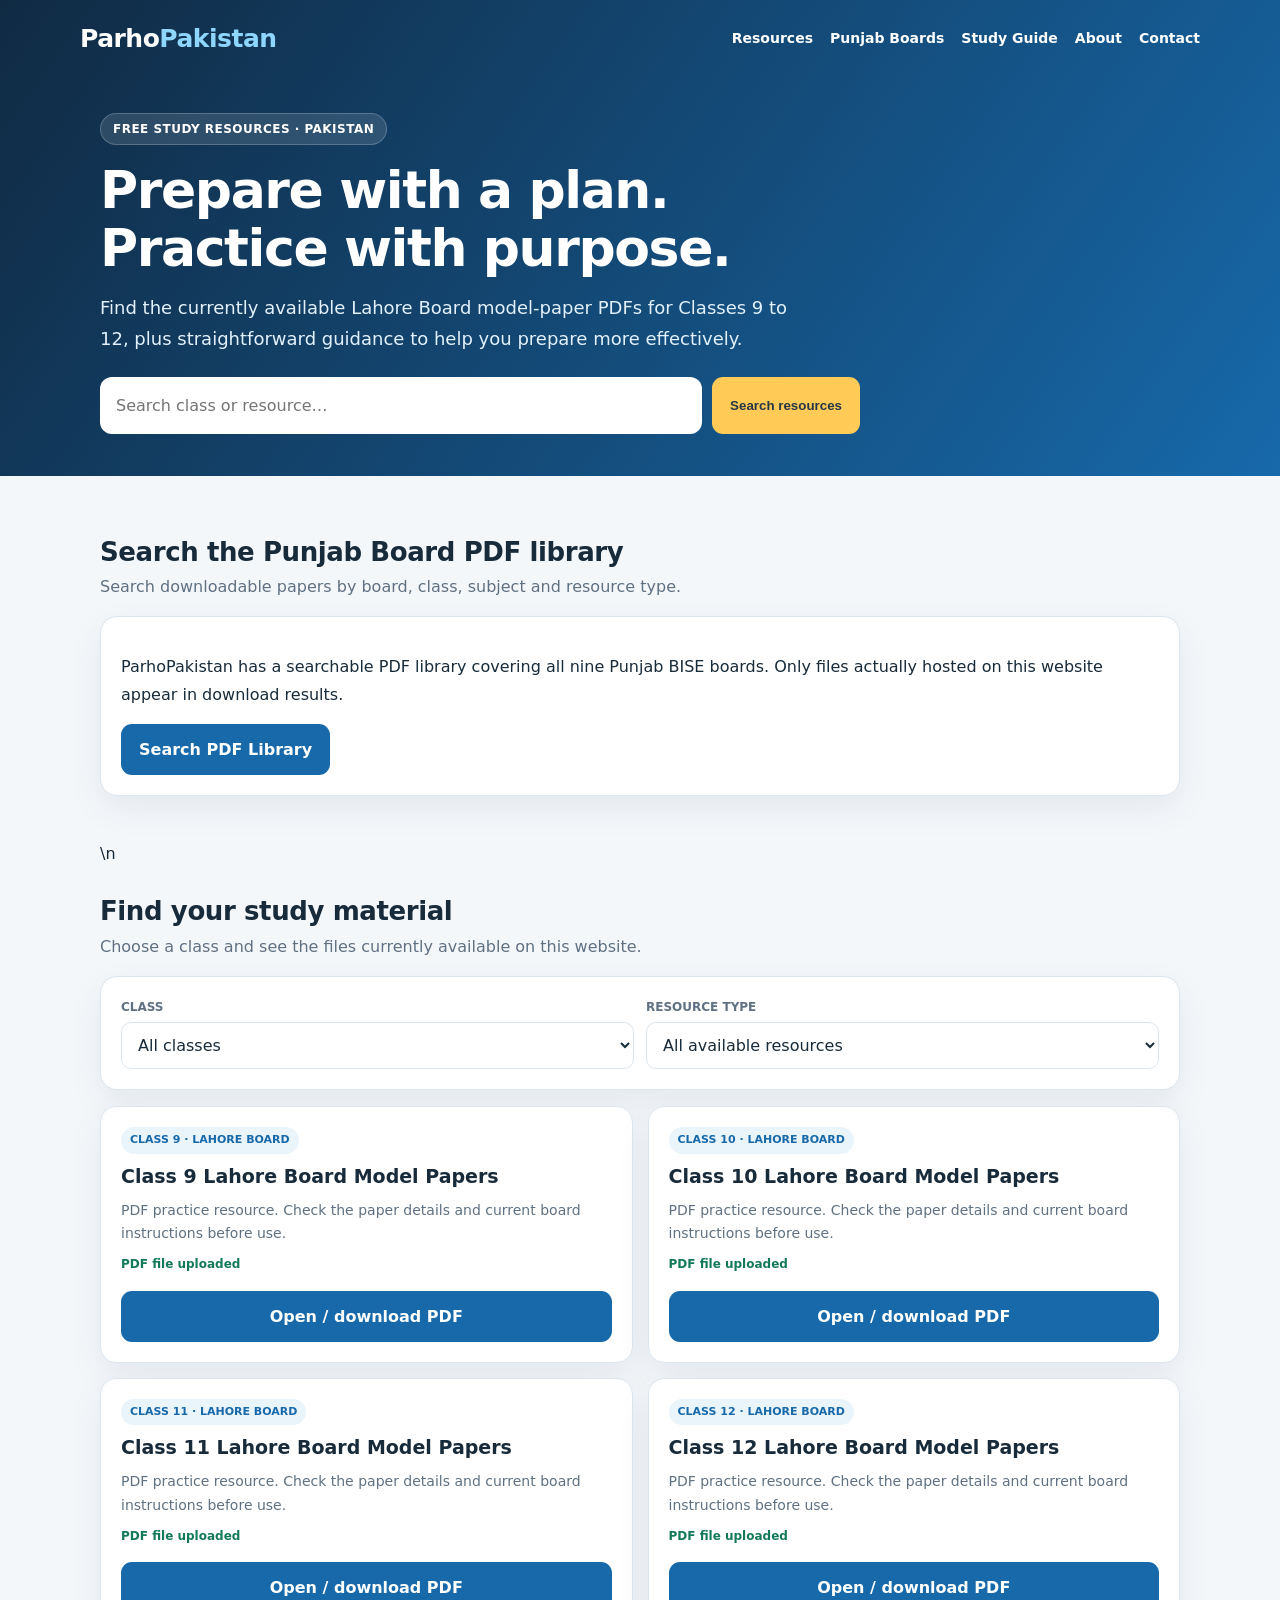
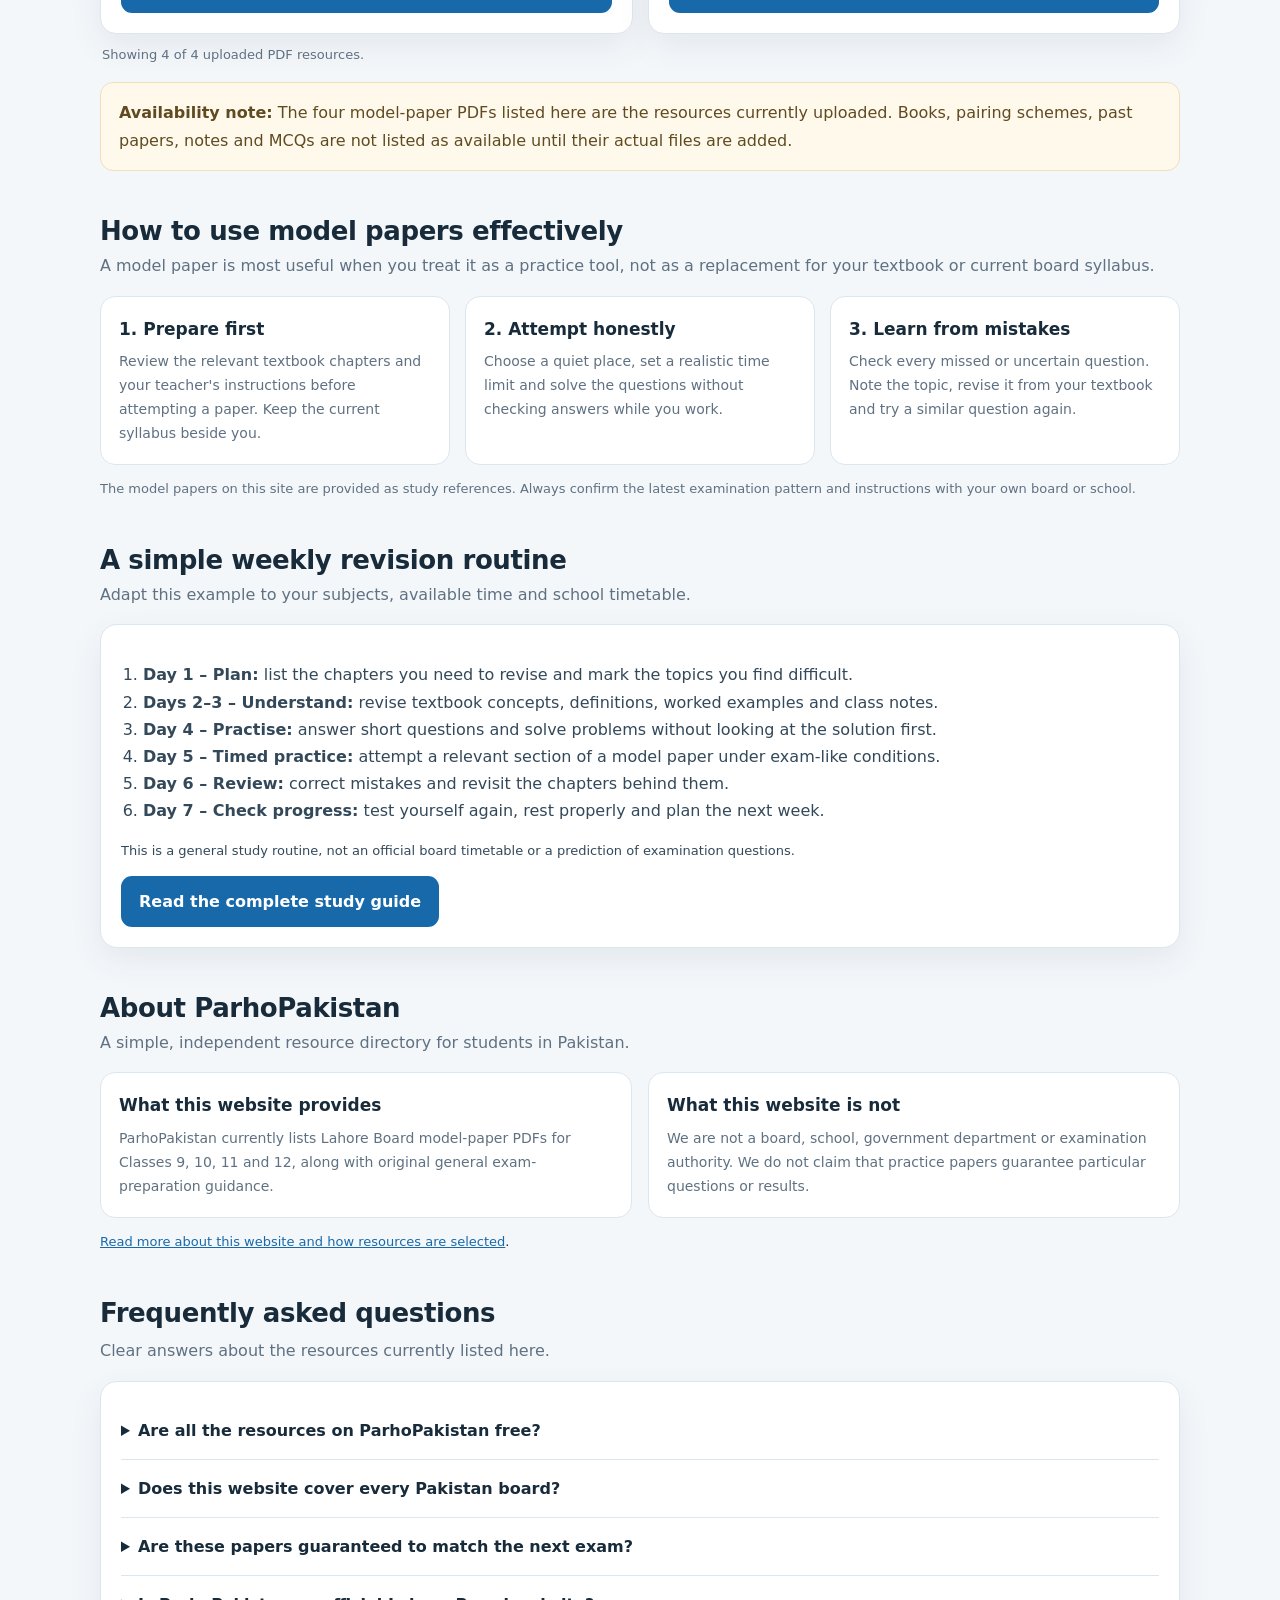
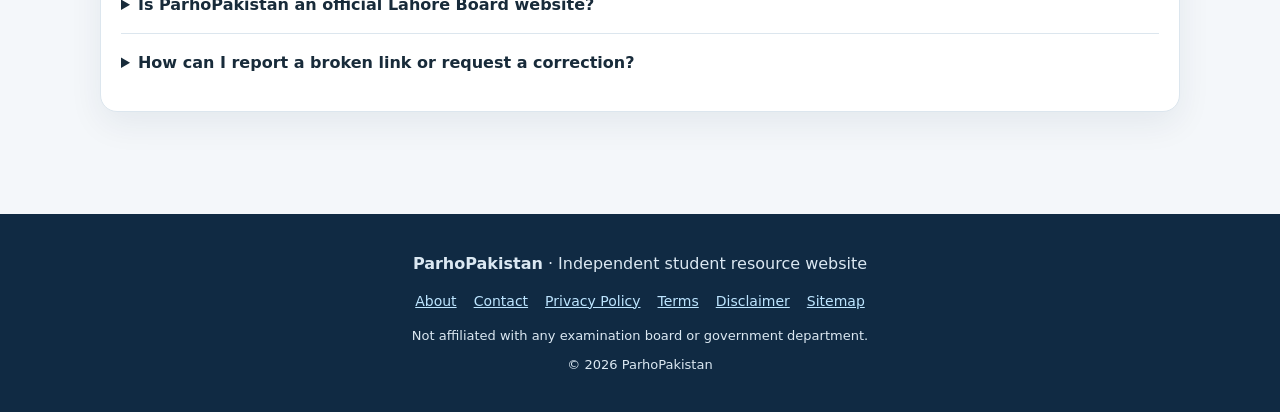
==== commit 1b5140b3: "Update homepage for searchable PDF library" ====
--- a/index.html
+++ b/index.html
@@ -1,7 +1,7 @@
 <!doctype html>
 <html lang="en"><head><meta charset="utf-8"><meta name="viewport" content="width=device-width,initial-scale=1">
 <title>ParhoPakistan | Free Punjab Board Model Papers & Study Guides</title>
-<meta name="description" content="Find Lahore Board model-paper PDFs, official resource links for all nine Punjab BISE boards and practical exam-preparation guidance.">
+<meta name="description" content="Find downloadable model-paper PDFs and exam-preparation guidance for Punjab students.">
 <meta name="robots" content="index,follow"><link rel="canonical" href="https://jin999-alt.github.io/parhopakistan/">
 <meta name="theme-color" content="#102a43"><meta property="og:type" content="website"><meta property="og:site_name" content="ParhoPakistan"><meta property="og:title" content="ParhoPakistan | Free Study Resources"><meta property="og:description" content="Lahore Board model papers for Classes 9–12 and practical study guidance."><meta property="og:url" content="https://jin999-alt.github.io/parhopakistan/">
 <meta name="twitter:card" content="summary"><link rel="stylesheet" href="site.css">
@@ -9,11 +9,11 @@
 </head><body><a class="skip" href="#main">Skip to content</a><header class="site-header"><div class="nav-wrap"><a class="brand" href="index.html">Parho<span>Pakistan</span></a><nav class="nav" aria-label="Main navigation"><a href="index.html#resources">Resources</a><a href="punjab-boards.html">Punjab Boards</a><a href="study-guide.html">Study Guide</a><a href="index.html#about">About</a><a href="contact.html">Contact</a></nav></div>
 <section class="hero"><span class="eyebrow">FREE STUDY RESOURCES · PAKISTAN</span><h1>Prepare with a plan. Practice with purpose.</h1><p>Find the currently available Lahore Board model-paper PDFs for Classes 9 to 12, plus straightforward guidance to help you prepare more effectively.</p><div class="searchbar"><input id="search" type="search" placeholder="Search class or resource…" aria-label="Search study resources"><button class="btn" id="searchBtn" type="button">Search resources</button></div></section></header>
 <main id="main" class="container">
-<section class="section"><div class="section-head"><h2>Study resources for all Punjab boards</h2><p>Find your board’s official model-paper and examination-resource pages.</p></div><div class="panel"><p>ParhoPakistan now has a directory for all nine Punjab BISE boards, with verified official links where available and PECTAA curriculum updates.</p><a class="btn btn-blue" href="punjab-boards.html">Explore all Punjab Boards</a></div></section>\n<section class="section" id="resources"><div class="section-head"><h2>Find your study material</h2><p>Choose a class and see the files currently available on this website.</p></div><div class="panel"><div class="filters"><div class="field"><label for="classFilter">CLASS</label><select id="classFilter"><option value="all">All classes</option><option value="9">Class 9</option><option value="10">Class 10</option><option value="11">Class 11</option><option value="12">Class 12</option></select></div><div class="field"><label for="typeFilter">RESOURCE TYPE</label><select id="typeFilter"><option value="all">All available resources</option><option value="Model Papers">Model papers</option></select></div></div></div><div class="cards" id="resourceGrid" aria-live="polite"></div><p class="count" id="resultCount" aria-live="polite"></p><div class="callout"><strong>Availability note:</strong> The four model-paper PDFs listed here are the resources currently uploaded. Books, pairing schemes, past papers, notes and MCQs are not listed as available until their actual files are added.</div></section>
+<section class="section"><div class="section-head"><h2>Search the Punjab Board PDF library</h2><p>Search downloadable papers by board, class, subject and resource type.</p></div><div class="panel"><p>ParhoPakistan has a searchable PDF library covering all nine Punjab BISE boards. Only files actually hosted on this website appear in download results.</p><a class="btn btn-blue" href="punjab-boards.html">Search PDF Library</a></div></section>\n<section class="section" id="resources"><div class="section-head"><h2>Find your study material</h2><p>Choose a class and see the files currently available on this website.</p></div><div class="panel"><div class="filters"><div class="field"><label for="classFilter">CLASS</label><select id="classFilter"><option value="all">All classes</option><option value="9">Class 9</option><option value="10">Class 10</option><option value="11">Class 11</option><option value="12">Class 12</option></select></div><div class="field"><label for="typeFilter">RESOURCE TYPE</label><select id="typeFilter"><option value="all">All available resources</option><option value="Model Papers">Model papers</option></select></div></div></div><div class="cards" id="resourceGrid" aria-live="polite"></div><p class="count" id="resultCount" aria-live="polite"></p><div class="callout"><strong>Availability note:</strong> The four model-paper PDFs listed here are the resources currently uploaded. Books, pairing schemes, past papers, notes and MCQs are not listed as available until their actual files are added.</div></section>
 <section class="section" id="downloads"><div class="section-head"><h2>How to use model papers effectively</h2><p>A model paper is most useful when you treat it as a practice tool, not as a replacement for your textbook or current board syllabus.</p></div><div class="three-col"><article class="info"><h3>1. Prepare first</h3><p>Review the relevant textbook chapters and your teacher's instructions before attempting a paper. Keep the current syllabus beside you.</p></article><article class="info"><h3>2. Attempt honestly</h3><p>Choose a quiet place, set a realistic time limit and solve the questions without checking answers while you work.</p></article><article class="info"><h3>3. Learn from mistakes</h3><p>Check every missed or uncertain question. Note the topic, revise it from your textbook and try a similar question again.</p></article></div><p class="small muted">The model papers on this site are provided as study references. Always confirm the latest examination pattern and instructions with your own board or school.</p></section>
 <section class="section" id="study-plan"><div class="section-head"><h2>A simple weekly revision routine</h2><p>Adapt this example to your subjects, available time and school timetable.</p></div><div class="panel article"><ol><li><strong>Day 1 – Plan:</strong> list the chapters you need to revise and mark the topics you find difficult.</li><li><strong>Days 2–3 – Understand:</strong> revise textbook concepts, definitions, worked examples and class notes.</li><li><strong>Day 4 – Practise:</strong> answer short questions and solve problems without looking at the solution first.</li><li><strong>Day 5 – Timed practice:</strong> attempt a relevant section of a model paper under exam-like conditions.</li><li><strong>Day 6 – Review:</strong> correct mistakes and revisit the chapters behind them.</li><li><strong>Day 7 – Check progress:</strong> test yourself again, rest properly and plan the next week.</li></ol><p class="small muted">This is a general study routine, not an official board timetable or a prediction of examination questions.</p><a class="btn btn-blue" href="study-guide.html">Read the complete study guide</a></div></section>
 <section class="section" id="about"><div class="section-head"><h2>About ParhoPakistan</h2><p>A simple, independent resource directory for students in Pakistan.</p></div><div class="two-col"><div class="info"><h3>What this website provides</h3><p>ParhoPakistan currently lists Lahore Board model-paper PDFs for Classes 9, 10, 11 and 12, along with original general exam-preparation guidance.</p></div><div class="info"><h3>What this website is not</h3><p>We are not a board, school, government department or examination authority. We do not claim that practice papers guarantee particular questions or results.</p></div></div><p class="small"><a href="about.html">Read more about this website and how resources are selected</a>.</p></section>
-<section class="section faq" id="faq"><div class="section-head"><h2>Frequently asked questions</h2><p>Clear answers about the resources currently listed here.</p></div><div class="panel"><details><summary>Are all the resources on ParhoPakistan free?</summary><p>The four model-paper PDF links currently listed on this site are provided without a site download fee. Your internet provider may still charge for data.</p></details><details><summary>Does this website cover every Pakistan board?</summary><p>No. The four downloadable PDFs currently hosted here are Lahore Board files. The Punjab Boards directory links to official resources for all nine boards; external files are not represented as files hosted by ParhoPakistan.</p></details><details><summary>Are these papers guaranteed to match the next exam?</summary><p>No. They are practice references, not a guarantee or prediction. Always follow the latest syllabus and examination instructions issued by your board and school.</p></details><details><summary>Is ParhoPakistan an official Lahore Board website?</summary><p>No. ParhoPakistan is an independent website and is not affiliated with BISE Lahore or any government department.</p></details><details><summary>How can I report a broken link or request a correction?</summary><p>Use the Contact page to send a message through the project's public GitHub issue page. Do not post private information there.</p></details></div></section>
+<section class="section faq" id="faq"><div class="section-head"><h2>Frequently asked questions</h2><p>Clear answers about the resources currently listed here.</p></div><div class="panel"><details><summary>Are all the resources on ParhoPakistan free?</summary><p>The four model-paper PDF links currently listed on this site are provided without a site download fee. Your internet provider may still charge for data.</p></details><details><summary>Does this website cover every Pakistan board?</summary><p>No. The four downloadable PDFs currently hosted here are Lahore Board files. The searchable Punjab PDF library shows only files that are actually hosted by ParhoPakistan; other board collections are being prepared.</p></details><details><summary>Are these papers guaranteed to match the next exam?</summary><p>No. They are practice references, not a guarantee or prediction. Always follow the latest syllabus and examination instructions issued by your board and school.</p></details><details><summary>Is ParhoPakistan an official Lahore Board website?</summary><p>No. ParhoPakistan is an independent website and is not affiliated with BISE Lahore or any government department.</p></details><details><summary>How can I report a broken link or request a correction?</summary><p>Use the Contact page to send a message through the project's public GitHub issue page. Do not post private information there.</p></details></div></section>
 </main><footer class="site-footer"><div class="footer-inner"><p><strong>ParhoPakistan</strong> · Independent student resource website</p><div class="footer-links"><a href="about.html">About</a><a href="contact.html">Contact</a><a href="privacy-policy.html">Privacy Policy</a><a href="terms.html">Terms</a><a href="disclaimer.html">Disclaimer</a><a href="sitemap.xml">Sitemap</a></div><p class="small">Not affiliated with any examination board or government department.</p><p class="small">© <span id="year"></span> ParhoPakistan</p></div></footer><script>document.getElementById('year').textContent=new Date().getFullYear();</script>
 <script>
 "use strict";
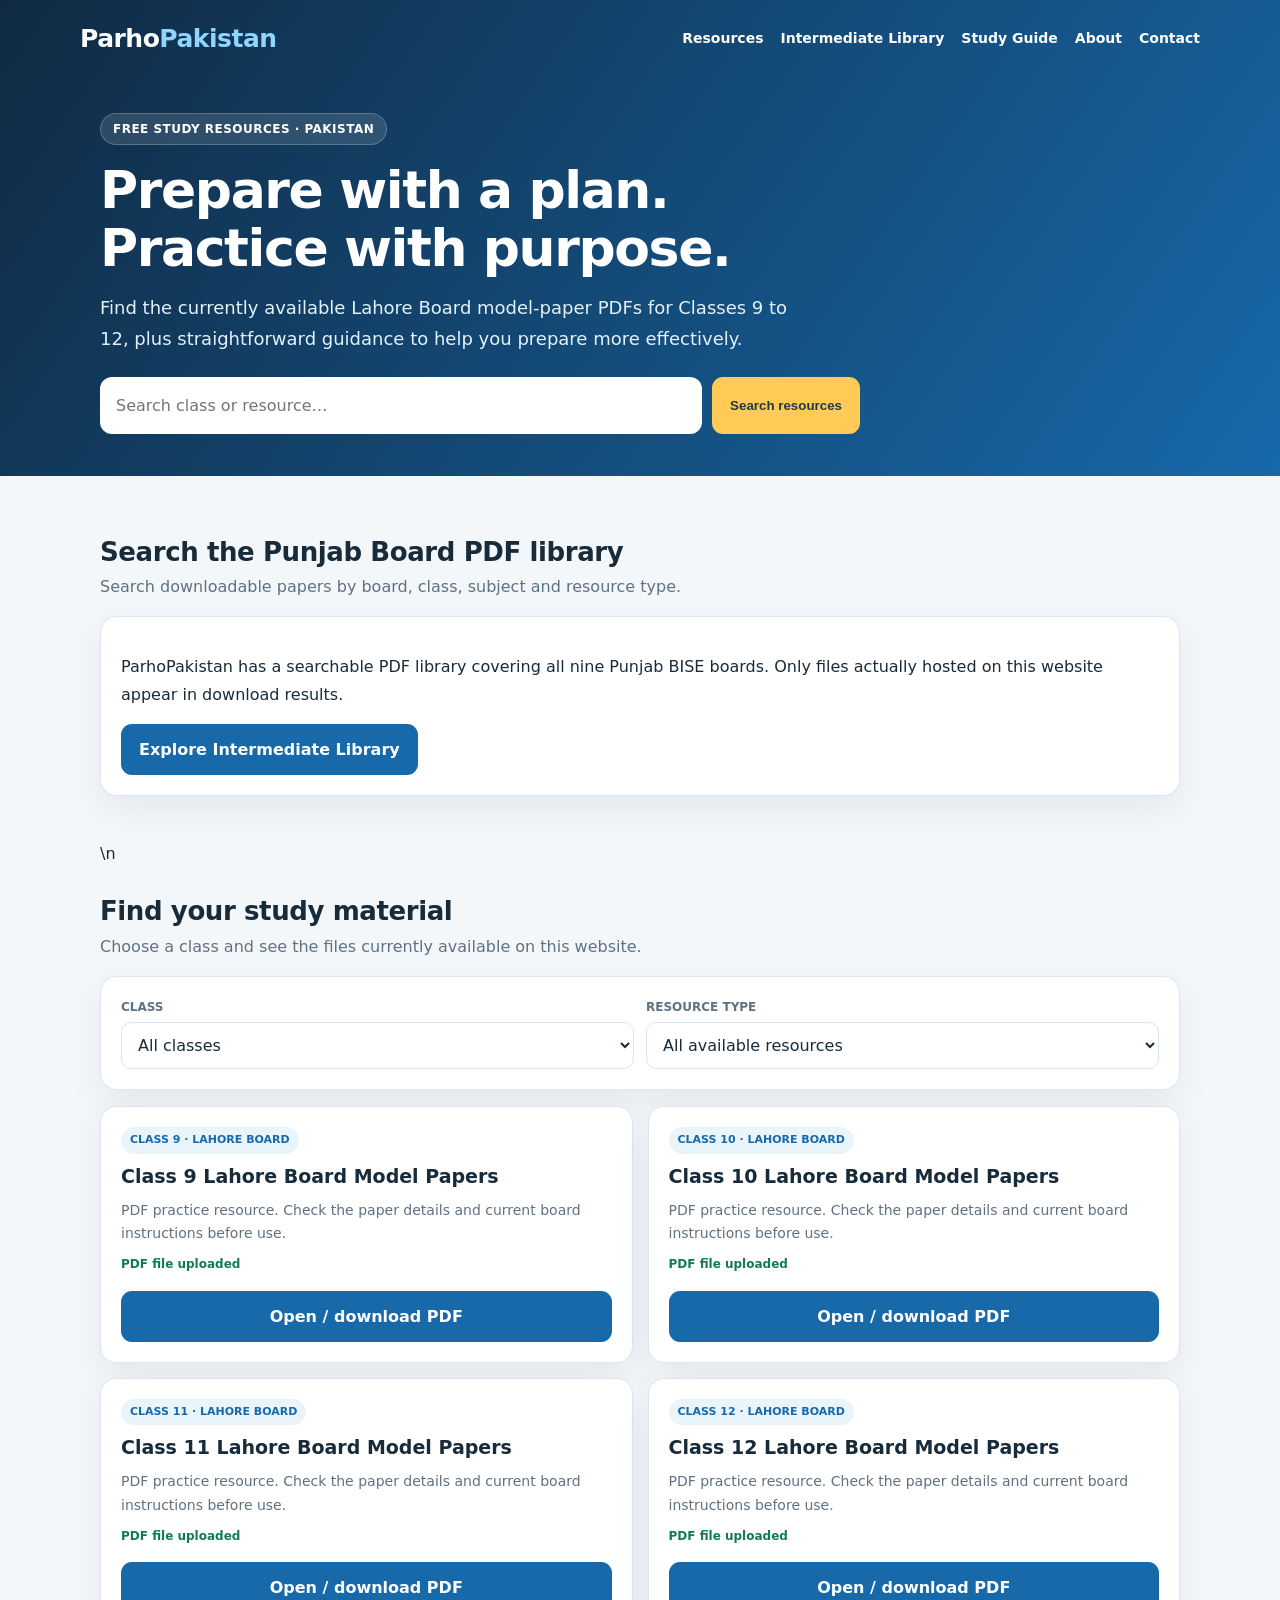
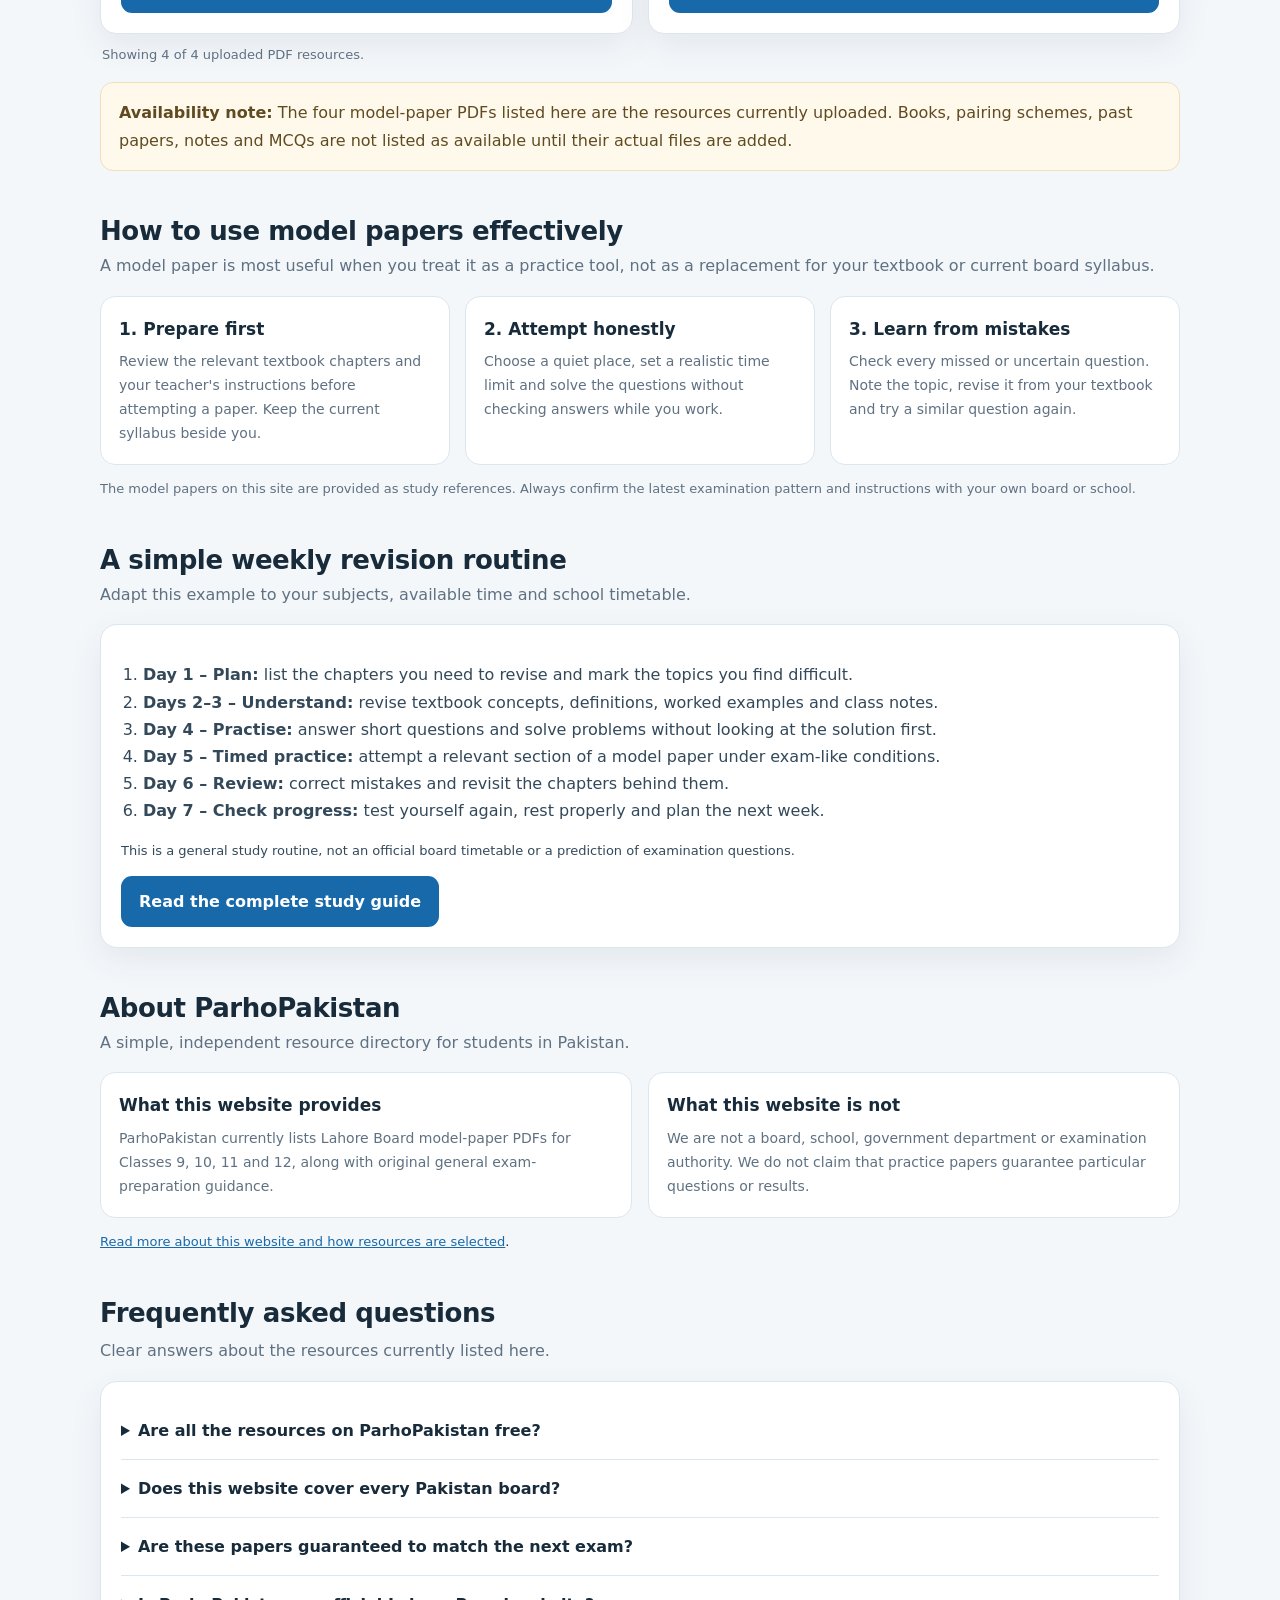
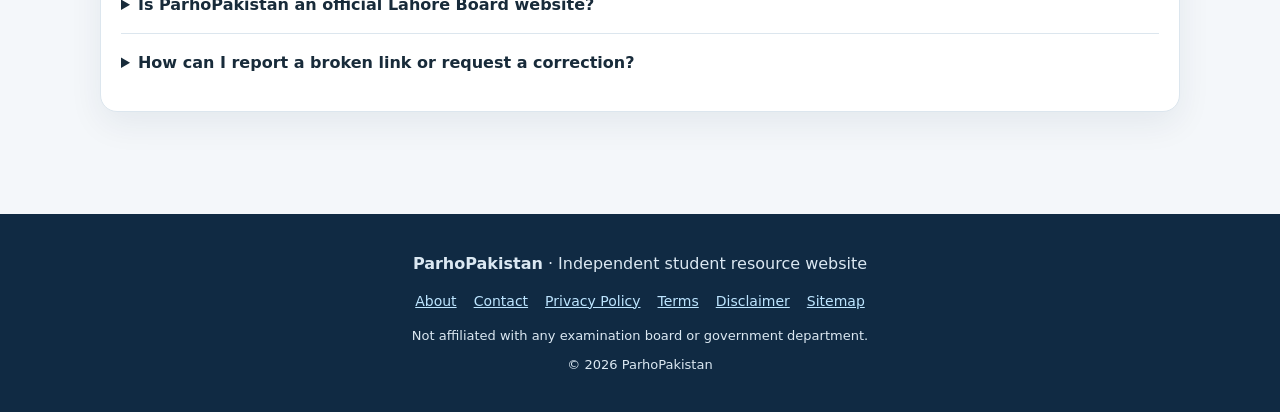
==== commit 74255d6e: "Link homepage to expanded Intermediate library" ====
--- a/index.html
+++ b/index.html
@@ -6,10 +6,10 @@
 <meta name="theme-color" content="#102a43"><meta property="og:type" content="website"><meta property="og:site_name" content="ParhoPakistan"><meta property="og:title" content="ParhoPakistan | Free Study Resources"><meta property="og:description" content="Lahore Board model papers for Classes 9–12 and practical study guidance."><meta property="og:url" content="https://jin999-alt.github.io/parhopakistan/">
 <meta name="twitter:card" content="summary"><link rel="stylesheet" href="site.css">
 <script type="application/ld+json">{"@context":"https://schema.org","@type":"WebSite","name":"ParhoPakistan","url":"https://jin999-alt.github.io/parhopakistan/","description":"Independent student resource website with Lahore Board model papers and exam preparation guidance."}</script>
-</head><body><a class="skip" href="#main">Skip to content</a><header class="site-header"><div class="nav-wrap"><a class="brand" href="index.html">Parho<span>Pakistan</span></a><nav class="nav" aria-label="Main navigation"><a href="index.html#resources">Resources</a><a href="punjab-boards.html">Punjab Boards</a><a href="study-guide.html">Study Guide</a><a href="index.html#about">About</a><a href="contact.html">Contact</a></nav></div>
+</head><body><a class="skip" href="#main">Skip to content</a><header class="site-header"><div class="nav-wrap"><a class="brand" href="index.html">Parho<span>Pakistan</span></a><nav class="nav" aria-label="Main navigation"><a href="index.html#resources">Resources</a><a href="punjab-boards.html">Intermediate Library</a><a href="study-guide.html">Study Guide</a><a href="index.html#about">About</a><a href="contact.html">Contact</a></nav></div>
 <section class="hero"><span class="eyebrow">FREE STUDY RESOURCES · PAKISTAN</span><h1>Prepare with a plan. Practice with purpose.</h1><p>Find the currently available Lahore Board model-paper PDFs for Classes 9 to 12, plus straightforward guidance to help you prepare more effectively.</p><div class="searchbar"><input id="search" type="search" placeholder="Search class or resource…" aria-label="Search study resources"><button class="btn" id="searchBtn" type="button">Search resources</button></div></section></header>
 <main id="main" class="container">
-<section class="section"><div class="section-head"><h2>Search the Punjab Board PDF library</h2><p>Search downloadable papers by board, class, subject and resource type.</p></div><div class="panel"><p>ParhoPakistan has a searchable PDF library covering all nine Punjab BISE boards. Only files actually hosted on this website appear in download results.</p><a class="btn btn-blue" href="punjab-boards.html">Search PDF Library</a></div></section>\n<section class="section" id="resources"><div class="section-head"><h2>Find your study material</h2><p>Choose a class and see the files currently available on this website.</p></div><div class="panel"><div class="filters"><div class="field"><label for="classFilter">CLASS</label><select id="classFilter"><option value="all">All classes</option><option value="9">Class 9</option><option value="10">Class 10</option><option value="11">Class 11</option><option value="12">Class 12</option></select></div><div class="field"><label for="typeFilter">RESOURCE TYPE</label><select id="typeFilter"><option value="all">All available resources</option><option value="Model Papers">Model papers</option></select></div></div></div><div class="cards" id="resourceGrid" aria-live="polite"></div><p class="count" id="resultCount" aria-live="polite"></p><div class="callout"><strong>Availability note:</strong> The four model-paper PDFs listed here are the resources currently uploaded. Books, pairing schemes, past papers, notes and MCQs are not listed as available until their actual files are added.</div></section>
+<section class="section"><div class="section-head"><h2>Search the Punjab Board PDF library</h2><p>Search downloadable papers by board, class, subject and resource type.</p></div><div class="panel"><p>ParhoPakistan has a searchable PDF library covering all nine Punjab BISE boards. Only files actually hosted on this website appear in download results.</p><a class="btn btn-blue" href="punjab-boards.html">Explore Intermediate Library</a></div></section>\n<section class="section" id="resources"><div class="section-head"><h2>Find your study material</h2><p>Choose a class and see the files currently available on this website.</p></div><div class="panel"><div class="filters"><div class="field"><label for="classFilter">CLASS</label><select id="classFilter"><option value="all">All classes</option><option value="9">Class 9</option><option value="10">Class 10</option><option value="11">Class 11</option><option value="12">Class 12</option></select></div><div class="field"><label for="typeFilter">RESOURCE TYPE</label><select id="typeFilter"><option value="all">All available resources</option><option value="Model Papers">Model papers</option></select></div></div></div><div class="cards" id="resourceGrid" aria-live="polite"></div><p class="count" id="resultCount" aria-live="polite"></p><div class="callout"><strong>Availability note:</strong> The four model-paper PDFs listed here are the resources currently uploaded. Books, pairing schemes, past papers, notes and MCQs are not listed as available until their actual files are added.</div></section>
 <section class="section" id="downloads"><div class="section-head"><h2>How to use model papers effectively</h2><p>A model paper is most useful when you treat it as a practice tool, not as a replacement for your textbook or current board syllabus.</p></div><div class="three-col"><article class="info"><h3>1. Prepare first</h3><p>Review the relevant textbook chapters and your teacher's instructions before attempting a paper. Keep the current syllabus beside you.</p></article><article class="info"><h3>2. Attempt honestly</h3><p>Choose a quiet place, set a realistic time limit and solve the questions without checking answers while you work.</p></article><article class="info"><h3>3. Learn from mistakes</h3><p>Check every missed or uncertain question. Note the topic, revise it from your textbook and try a similar question again.</p></article></div><p class="small muted">The model papers on this site are provided as study references. Always confirm the latest examination pattern and instructions with your own board or school.</p></section>
 <section class="section" id="study-plan"><div class="section-head"><h2>A simple weekly revision routine</h2><p>Adapt this example to your subjects, available time and school timetable.</p></div><div class="panel article"><ol><li><strong>Day 1 – Plan:</strong> list the chapters you need to revise and mark the topics you find difficult.</li><li><strong>Days 2–3 – Understand:</strong> revise textbook concepts, definitions, worked examples and class notes.</li><li><strong>Day 4 – Practise:</strong> answer short questions and solve problems without looking at the solution first.</li><li><strong>Day 5 – Timed practice:</strong> attempt a relevant section of a model paper under exam-like conditions.</li><li><strong>Day 6 – Review:</strong> correct mistakes and revisit the chapters behind them.</li><li><strong>Day 7 – Check progress:</strong> test yourself again, rest properly and plan the next week.</li></ol><p class="small muted">This is a general study routine, not an official board timetable or a prediction of examination questions.</p><a class="btn btn-blue" href="study-guide.html">Read the complete study guide</a></div></section>
 <section class="section" id="about"><div class="section-head"><h2>About ParhoPakistan</h2><p>A simple, independent resource directory for students in Pakistan.</p></div><div class="two-col"><div class="info"><h3>What this website provides</h3><p>ParhoPakistan currently lists Lahore Board model-paper PDFs for Classes 9, 10, 11 and 12, along with original general exam-preparation guidance.</p></div><div class="info"><h3>What this website is not</h3><p>We are not a board, school, government department or examination authority. We do not claim that practice papers guarantee particular questions or results.</p></div></div><p class="small"><a href="about.html">Read more about this website and how resources are selected</a>.</p></section>
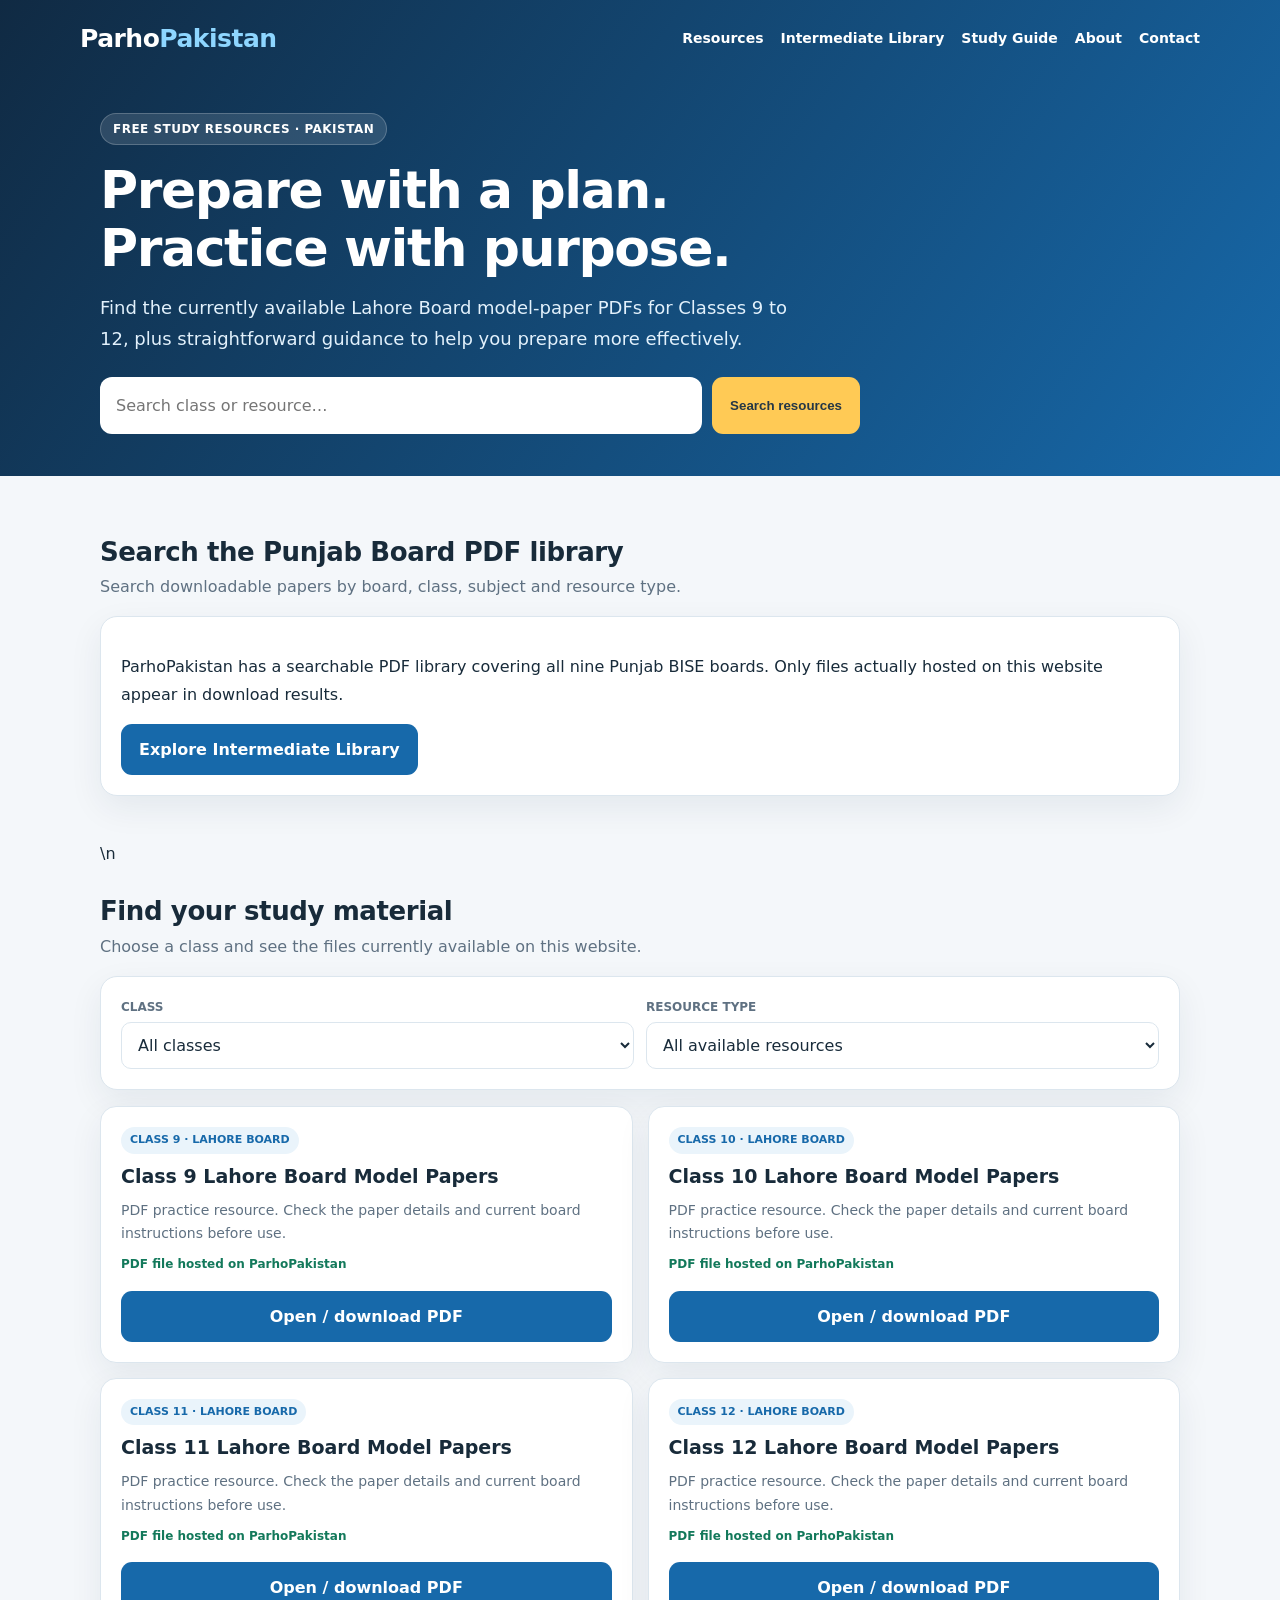
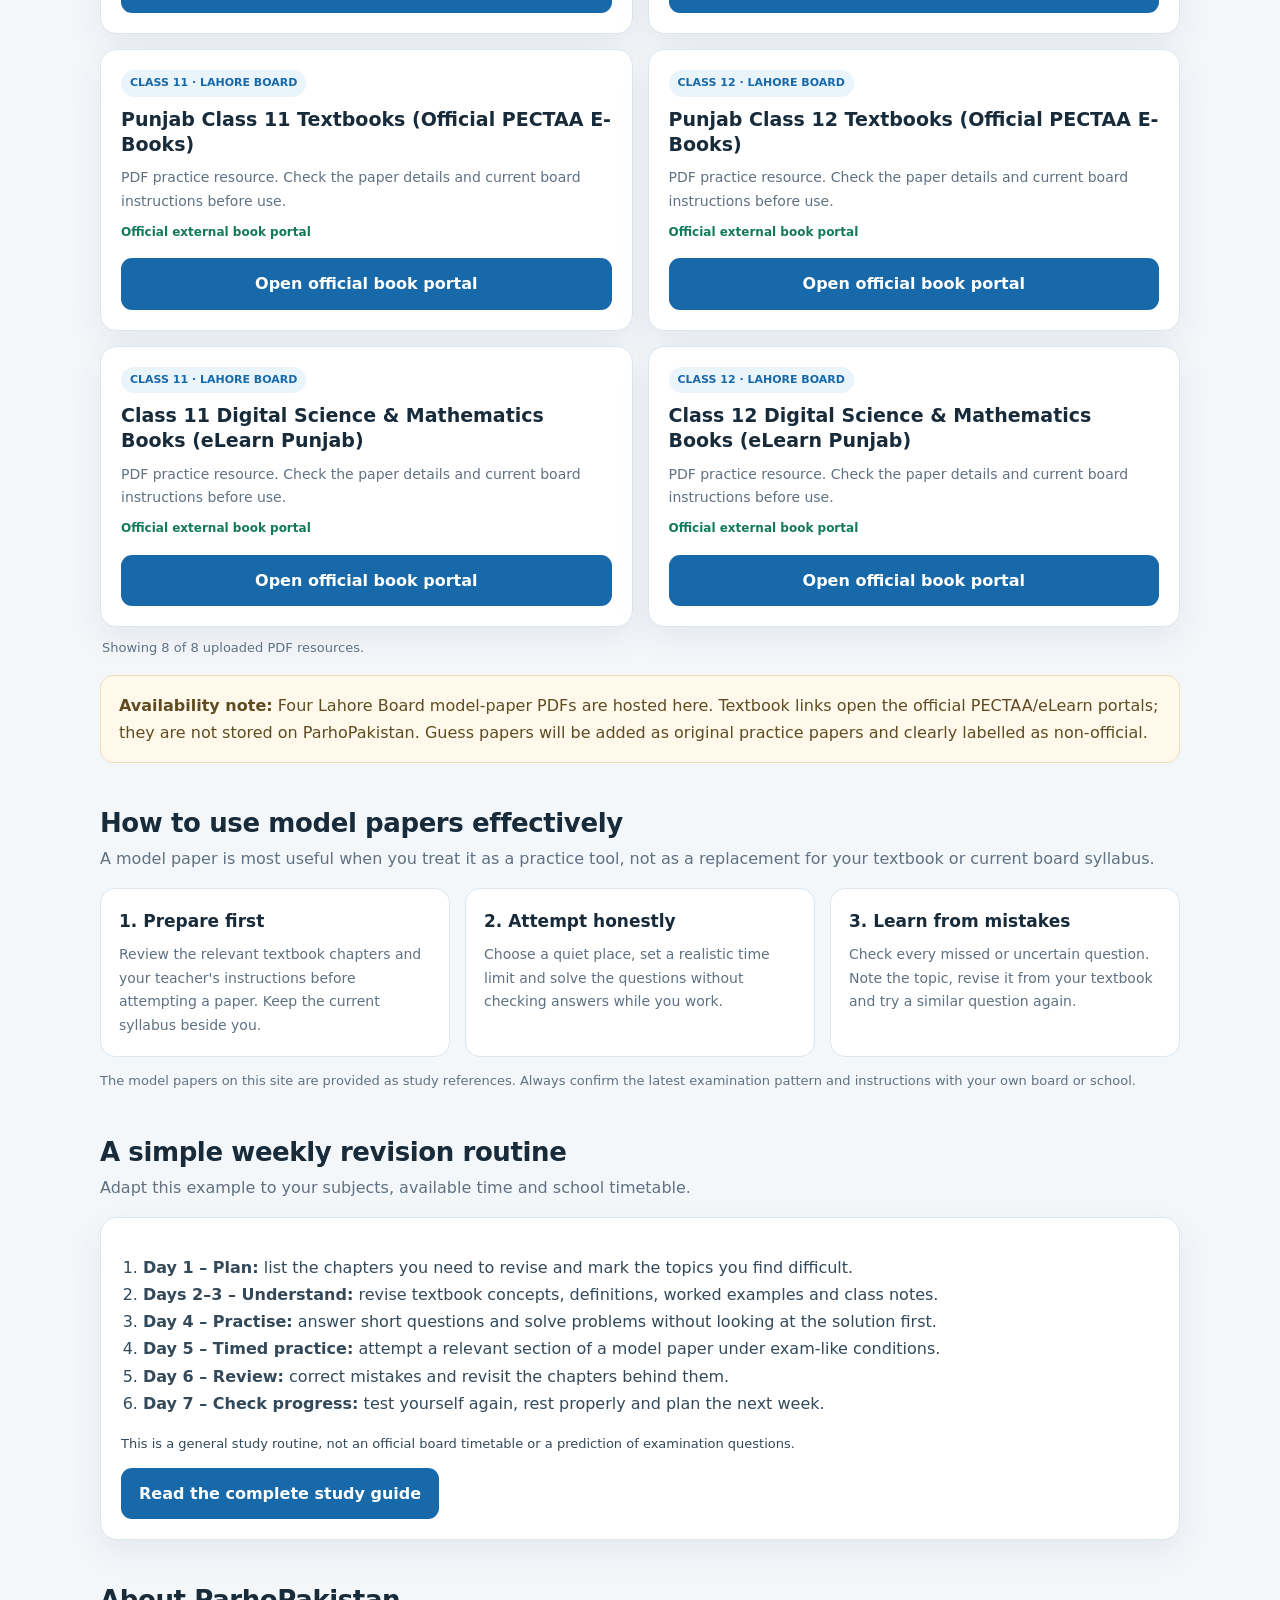
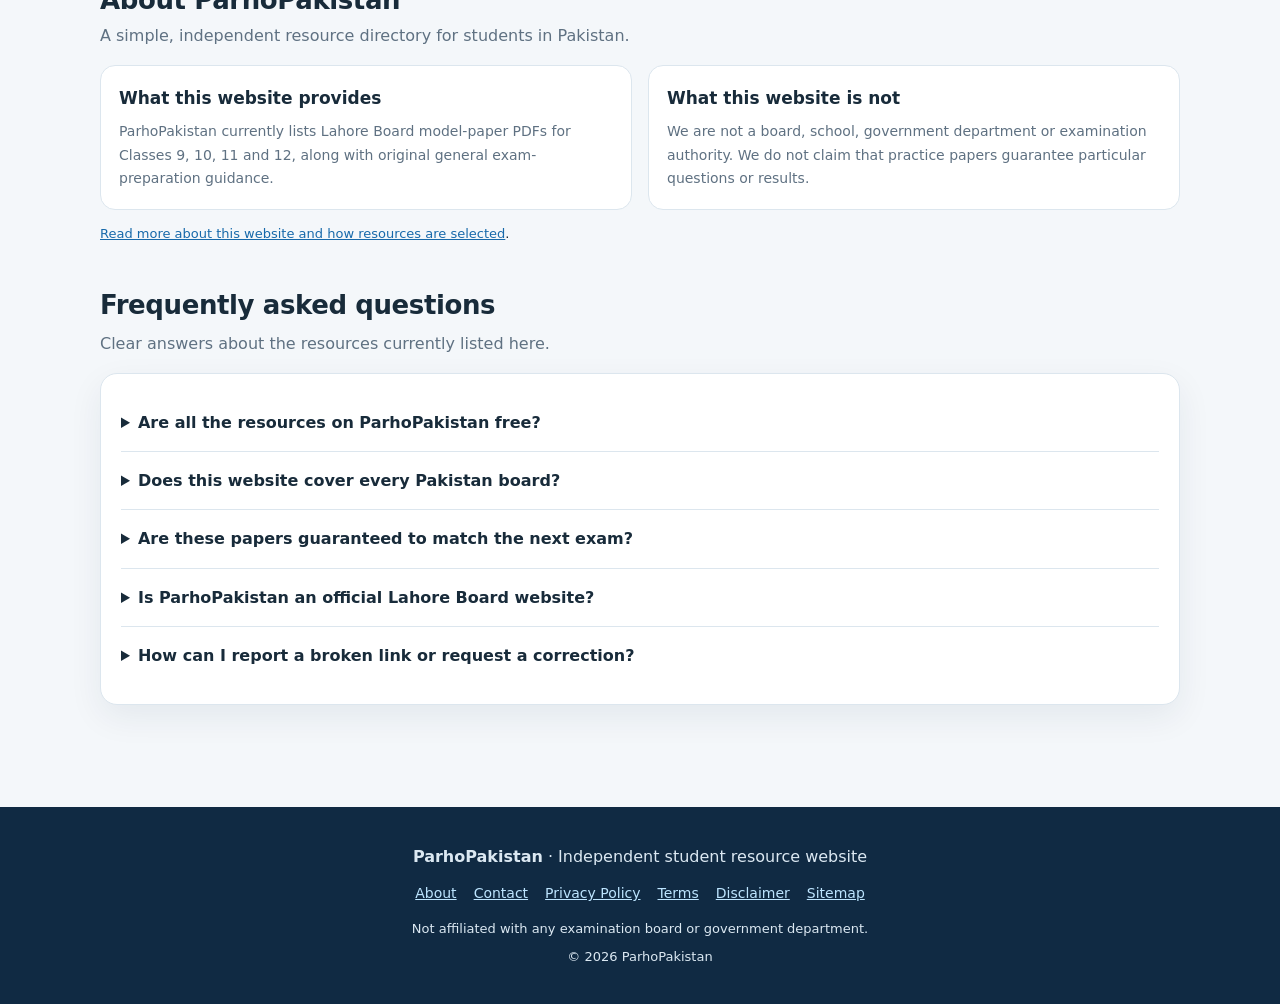
==== commit 12f68cea: "Fix PDF download links and add official textbook portals" ====
--- a/index.html
+++ b/index.html
@@ -9,7 +9,7 @@
 </head><body><a class="skip" href="#main">Skip to content</a><header class="site-header"><div class="nav-wrap"><a class="brand" href="index.html">Parho<span>Pakistan</span></a><nav class="nav" aria-label="Main navigation"><a href="index.html#resources">Resources</a><a href="punjab-boards.html">Intermediate Library</a><a href="study-guide.html">Study Guide</a><a href="index.html#about">About</a><a href="contact.html">Contact</a></nav></div>
 <section class="hero"><span class="eyebrow">FREE STUDY RESOURCES · PAKISTAN</span><h1>Prepare with a plan. Practice with purpose.</h1><p>Find the currently available Lahore Board model-paper PDFs for Classes 9 to 12, plus straightforward guidance to help you prepare more effectively.</p><div class="searchbar"><input id="search" type="search" placeholder="Search class or resource…" aria-label="Search study resources"><button class="btn" id="searchBtn" type="button">Search resources</button></div></section></header>
 <main id="main" class="container">
-<section class="section"><div class="section-head"><h2>Search the Punjab Board PDF library</h2><p>Search downloadable papers by board, class, subject and resource type.</p></div><div class="panel"><p>ParhoPakistan has a searchable PDF library covering all nine Punjab BISE boards. Only files actually hosted on this website appear in download results.</p><a class="btn btn-blue" href="punjab-boards.html">Explore Intermediate Library</a></div></section>\n<section class="section" id="resources"><div class="section-head"><h2>Find your study material</h2><p>Choose a class and see the files currently available on this website.</p></div><div class="panel"><div class="filters"><div class="field"><label for="classFilter">CLASS</label><select id="classFilter"><option value="all">All classes</option><option value="9">Class 9</option><option value="10">Class 10</option><option value="11">Class 11</option><option value="12">Class 12</option></select></div><div class="field"><label for="typeFilter">RESOURCE TYPE</label><select id="typeFilter"><option value="all">All available resources</option><option value="Model Papers">Model papers</option></select></div></div></div><div class="cards" id="resourceGrid" aria-live="polite"></div><p class="count" id="resultCount" aria-live="polite"></p><div class="callout"><strong>Availability note:</strong> The four model-paper PDFs listed here are the resources currently uploaded. Books, pairing schemes, past papers, notes and MCQs are not listed as available until their actual files are added.</div></section>
+<section class="section"><div class="section-head"><h2>Search the Punjab Board PDF library</h2><p>Search downloadable papers by board, class, subject and resource type.</p></div><div class="panel"><p>ParhoPakistan has a searchable PDF library covering all nine Punjab BISE boards. Only files actually hosted on this website appear in download results.</p><a class="btn btn-blue" href="punjab-boards.html">Explore Intermediate Library</a></div></section>\n<section class="section" id="resources"><div class="section-head"><h2>Find your study material</h2><p>Choose a class and see the files currently available on this website.</p></div><div class="panel"><div class="filters"><div class="field"><label for="classFilter">CLASS</label><select id="classFilter"><option value="all">All classes</option><option value="9">Class 9</option><option value="10">Class 10</option><option value="11">Class 11</option><option value="12">Class 12</option></select></div><div class="field"><label for="typeFilter">RESOURCE TYPE</label><select id="typeFilter"><option value="all">All available resources</option><option value="Model Papers">Model papers</option><option value="Books">Books</option></select></div></div></div><div class="cards" id="resourceGrid" aria-live="polite"></div><p class="count" id="resultCount" aria-live="polite"></p><div class="callout"><strong>Availability note:</strong> Four Lahore Board model-paper PDFs are hosted here. Textbook links open the official PECTAA/eLearn portals; they are not stored on ParhoPakistan. Guess papers will be added as original practice papers and clearly labelled as non-official.</div></section>
 <section class="section" id="downloads"><div class="section-head"><h2>How to use model papers effectively</h2><p>A model paper is most useful when you treat it as a practice tool, not as a replacement for your textbook or current board syllabus.</p></div><div class="three-col"><article class="info"><h3>1. Prepare first</h3><p>Review the relevant textbook chapters and your teacher's instructions before attempting a paper. Keep the current syllabus beside you.</p></article><article class="info"><h3>2. Attempt honestly</h3><p>Choose a quiet place, set a realistic time limit and solve the questions without checking answers while you work.</p></article><article class="info"><h3>3. Learn from mistakes</h3><p>Check every missed or uncertain question. Note the topic, revise it from your textbook and try a similar question again.</p></article></div><p class="small muted">The model papers on this site are provided as study references. Always confirm the latest examination pattern and instructions with your own board or school.</p></section>
 <section class="section" id="study-plan"><div class="section-head"><h2>A simple weekly revision routine</h2><p>Adapt this example to your subjects, available time and school timetable.</p></div><div class="panel article"><ol><li><strong>Day 1 – Plan:</strong> list the chapters you need to revise and mark the topics you find difficult.</li><li><strong>Days 2–3 – Understand:</strong> revise textbook concepts, definitions, worked examples and class notes.</li><li><strong>Day 4 – Practise:</strong> answer short questions and solve problems without looking at the solution first.</li><li><strong>Day 5 – Timed practice:</strong> attempt a relevant section of a model paper under exam-like conditions.</li><li><strong>Day 6 – Review:</strong> correct mistakes and revisit the chapters behind them.</li><li><strong>Day 7 – Check progress:</strong> test yourself again, rest properly and plan the next week.</li></ol><p class="small muted">This is a general study routine, not an official board timetable or a prediction of examination questions.</p><a class="btn btn-blue" href="study-guide.html">Read the complete study guide</a></div></section>
 <section class="section" id="about"><div class="section-head"><h2>About ParhoPakistan</h2><p>A simple, independent resource directory for students in Pakistan.</p></div><div class="two-col"><div class="info"><h3>What this website provides</h3><p>ParhoPakistan currently lists Lahore Board model-paper PDFs for Classes 9, 10, 11 and 12, along with original general exam-preparation guidance.</p></div><div class="info"><h3>What this website is not</h3><p>We are not a board, school, government department or examination authority. We do not claim that practice papers guarantee particular questions or results.</p></div></div><p class="small"><a href="about.html">Read more about this website and how resources are selected</a>.</p></section>
@@ -18,11 +18,12 @@
 <script>
 "use strict";
 const resources=[
-{cls:"9",type:"Model Papers",title:"Class 9 Lahore Board Model Papers",file:"ModelPapers_9th lahore.pdf",url:"https://github.com/jin999-alt/parhopakistan/raw/refs/heads/main/ModelPapers_9th%20lahore.pdf"},
-{cls:"10",type:"Model Papers",title:"Class 10 Lahore Board Model Papers",file:"ModelPapers_10th lahore.pdf",url:"https://github.com/jin999-alt/parhopakistan/raw/refs/heads/main/ModelPapers_10th%20lahore.pdf"},
-{cls:"11",type:"Model Papers",title:"Class 11 Lahore Board Model Papers",file:"ModelPapers_11th lahore.pdf",url:"https://github.com/jin999-alt/parhopakistan/raw/refs/heads/main/ModelPapers_11th%20lahore.pdf"},
-{cls:"12",type:"Model Papers",title:"Class 12 Lahore Board Model Papers",file:"ModelPapers_12th lahore.pdf",url:"https://github.com/jin999-alt/parhopakistan/raw/refs/heads/main/ModelPapers_12th%20lahore.pdf"}];
+{cls:"9",type:"Model Papers",title:"Class 9 Lahore Board Model Papers",file:"ModelPapers_9th lahore.pdf",url:"./ModelPapers_9th%20lahore.pdf"},
+{cls:"10",type:"Model Papers",title:"Class 10 Lahore Board Model Papers",file:"ModelPapers_10th lahore.pdf",url:"./ModelPapers_10th%20lahore.pdf"},
+{cls:"11",type:"Model Papers",title:"Class 11 Lahore Board Model Papers",file:"ModelPapers_11th lahore.pdf",url:"./ModelPapers_11th%20lahore.pdf"},
+{cls:"12",type:"Model Papers",title:"Class 12 Lahore Board Model Papers",file:"ModelPapers_12th lahore.pdf",url:"./ModelPapers_12th%20lahore.pdf"}];
+resources.push({cls:"11",type:"Books",title:"Punjab Class 11 Textbooks (Official PECTAA E-Books)",file:"Official book portal",url:"https://pectaa.edu.pk/books-and-publications/",external:true},{cls:"12",type:"Books",title:"Punjab Class 12 Textbooks (Official PECTAA E-Books)",file:"Official book portal",url:"https://pectaa.edu.pk/books-and-publications/",external:true},{cls:"11",type:"Books",title:"Class 11 Digital Science & Mathematics Books (eLearn Punjab)",file:"Official eLearn portal",url:"https://www.elearn.gov.pk/",external:true},{cls:"12",type:"Books",title:"Class 12 Digital Science & Mathematics Books (eLearn Punjab)",file:"Official eLearn portal",url:"https://www.elearn.gov.pk/",external:true});
 const classFilter=document.getElementById("classFilter"),typeFilter=document.getElementById("typeFilter"),search=document.getElementById("search"),grid=document.getElementById("resourceGrid"),count=document.getElementById("resultCount");
-function render(){const q=search.value.trim().toLowerCase();const rows=resources.filter(r=>(classFilter.value==="all"||r.cls===classFilter.value)&&(typeFilter.value==="all"||r.type===typeFilter.value)&&(!q||[r.cls,r.title,r.type,r.file,"lahore"].join(" ").toLowerCase().includes(q)));grid.replaceChildren();if(!rows.length){const e=document.createElement("div");e.className="empty";e.textContent="No matching uploaded resource found. Try another class or search term.";grid.append(e)}rows.forEach(r=>{const card=document.createElement("article");card.className="card";const tag=document.createElement("span");tag.className="tag";tag.textContent="CLASS "+r.cls+" · LAHORE BOARD";const h=document.createElement("h3");h.textContent=r.title;const p=document.createElement("p");p.textContent="PDF practice resource. Check the paper details and current board instructions before use.";const status=document.createElement("span");status.className="meta";status.textContent="PDF file uploaded";const a=document.createElement("a");a.className="btn btn-blue";a.href=r.url;a.target="_blank";a.rel="noopener noreferrer";a.textContent="Open / download PDF";card.append(tag,h,p,status,a);grid.append(card)});count.textContent="Showing "+rows.length+" of "+resources.length+" uploaded PDF resources."}
+function render(){const q=search.value.trim().toLowerCase();const rows=resources.filter(r=>(classFilter.value==="all"||r.cls===classFilter.value)&&(typeFilter.value==="all"||r.type===typeFilter.value)&&(!q||[r.cls,r.title,r.type,r.file,"lahore"].join(" ").toLowerCase().includes(q)));grid.replaceChildren();if(!rows.length){const e=document.createElement("div");e.className="empty";e.textContent="No matching uploaded resource found. Try another class or search term.";grid.append(e)}rows.forEach(r=>{const card=document.createElement("article");card.className="card";const tag=document.createElement("span");tag.className="tag";tag.textContent="CLASS "+r.cls+" · LAHORE BOARD";const h=document.createElement("h3");h.textContent=r.title;const p=document.createElement("p");p.textContent="PDF practice resource. Check the paper details and current board instructions before use.";const status=document.createElement("span");status.className="meta";status.textContent=r.external?"Official external book portal":"PDF file hosted on ParhoPakistan";const a=document.createElement("a");a.className="btn btn-blue";a.href=r.url;a.target="_blank";a.rel="noopener noreferrer";a.textContent=r.external?"Open official book portal":"Open / download PDF";card.append(tag,h,p,status,a);grid.append(card)});count.textContent="Showing "+rows.length+" of "+resources.length+" uploaded PDF resources."}
 classFilter.addEventListener("change",render);typeFilter.addEventListener("change",render);search.addEventListener("input",render);document.getElementById("searchBtn").addEventListener("click",render);render();
 </script></body></html>
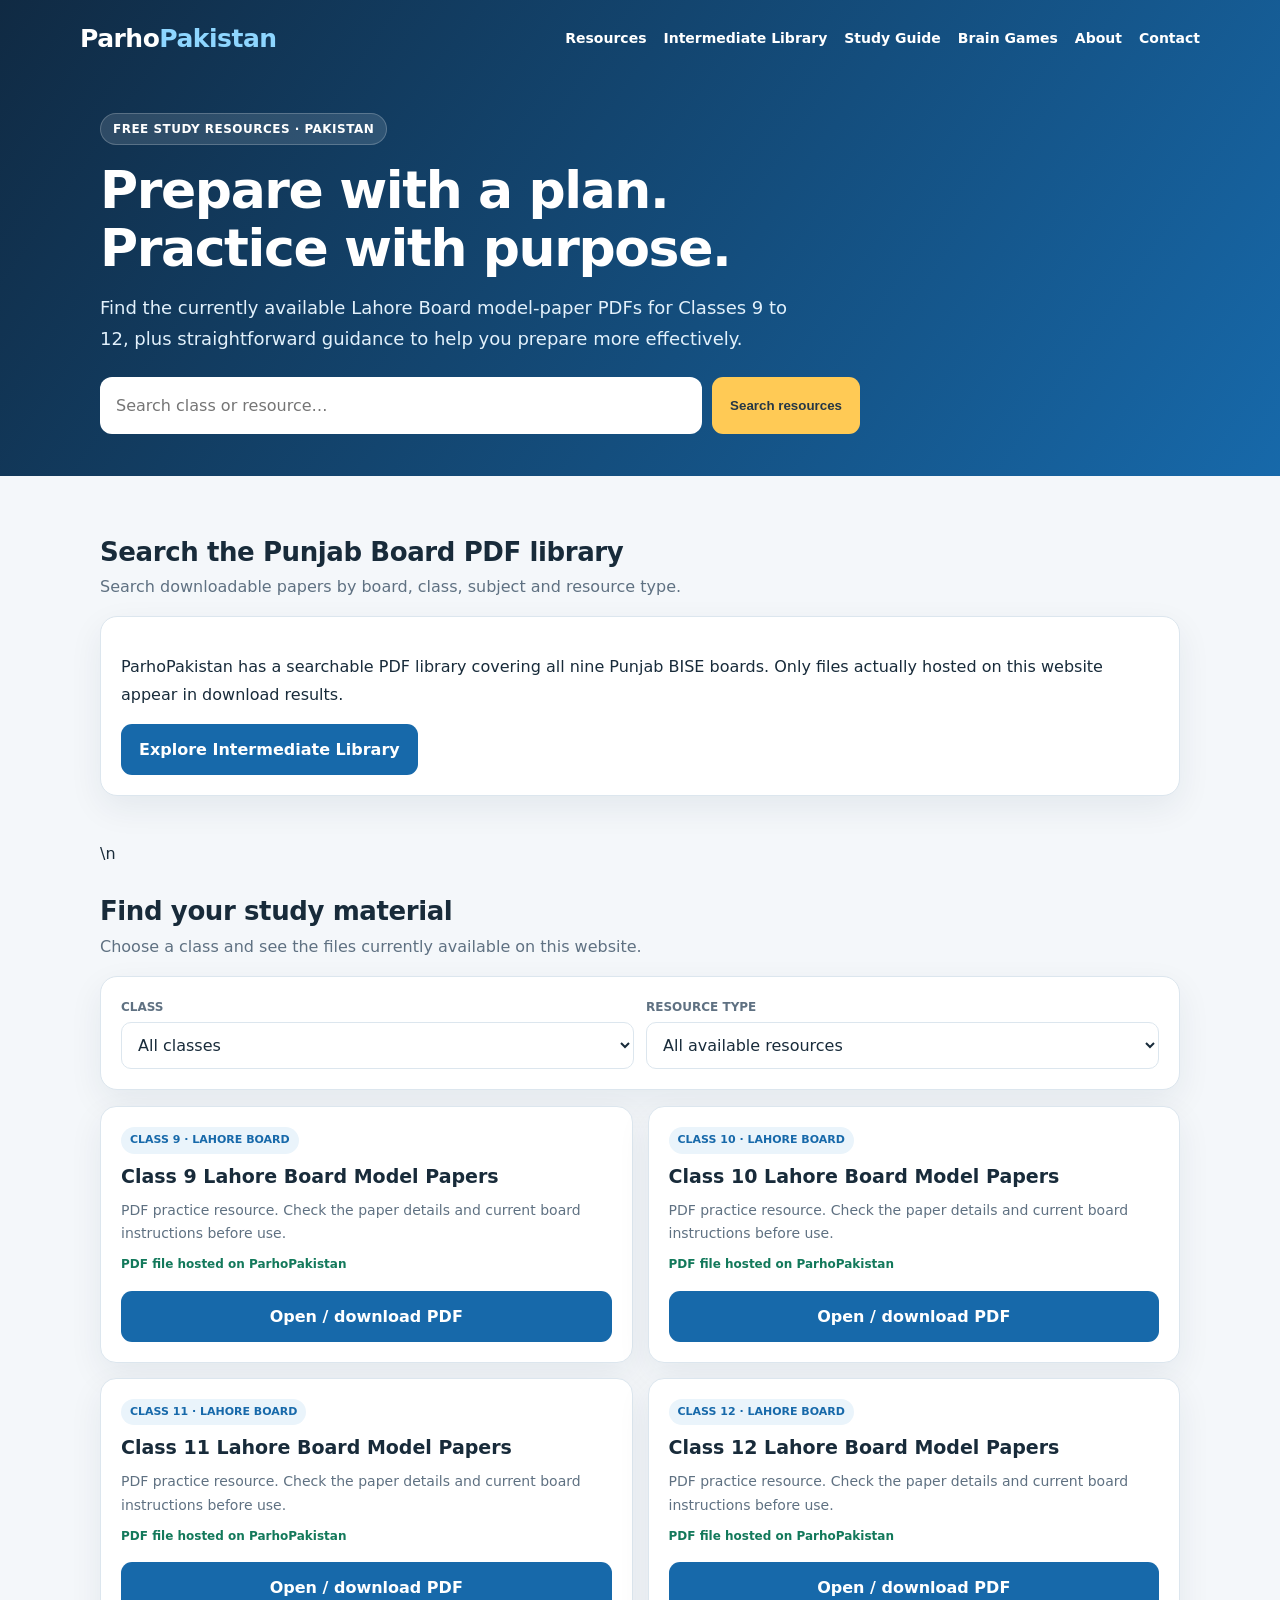
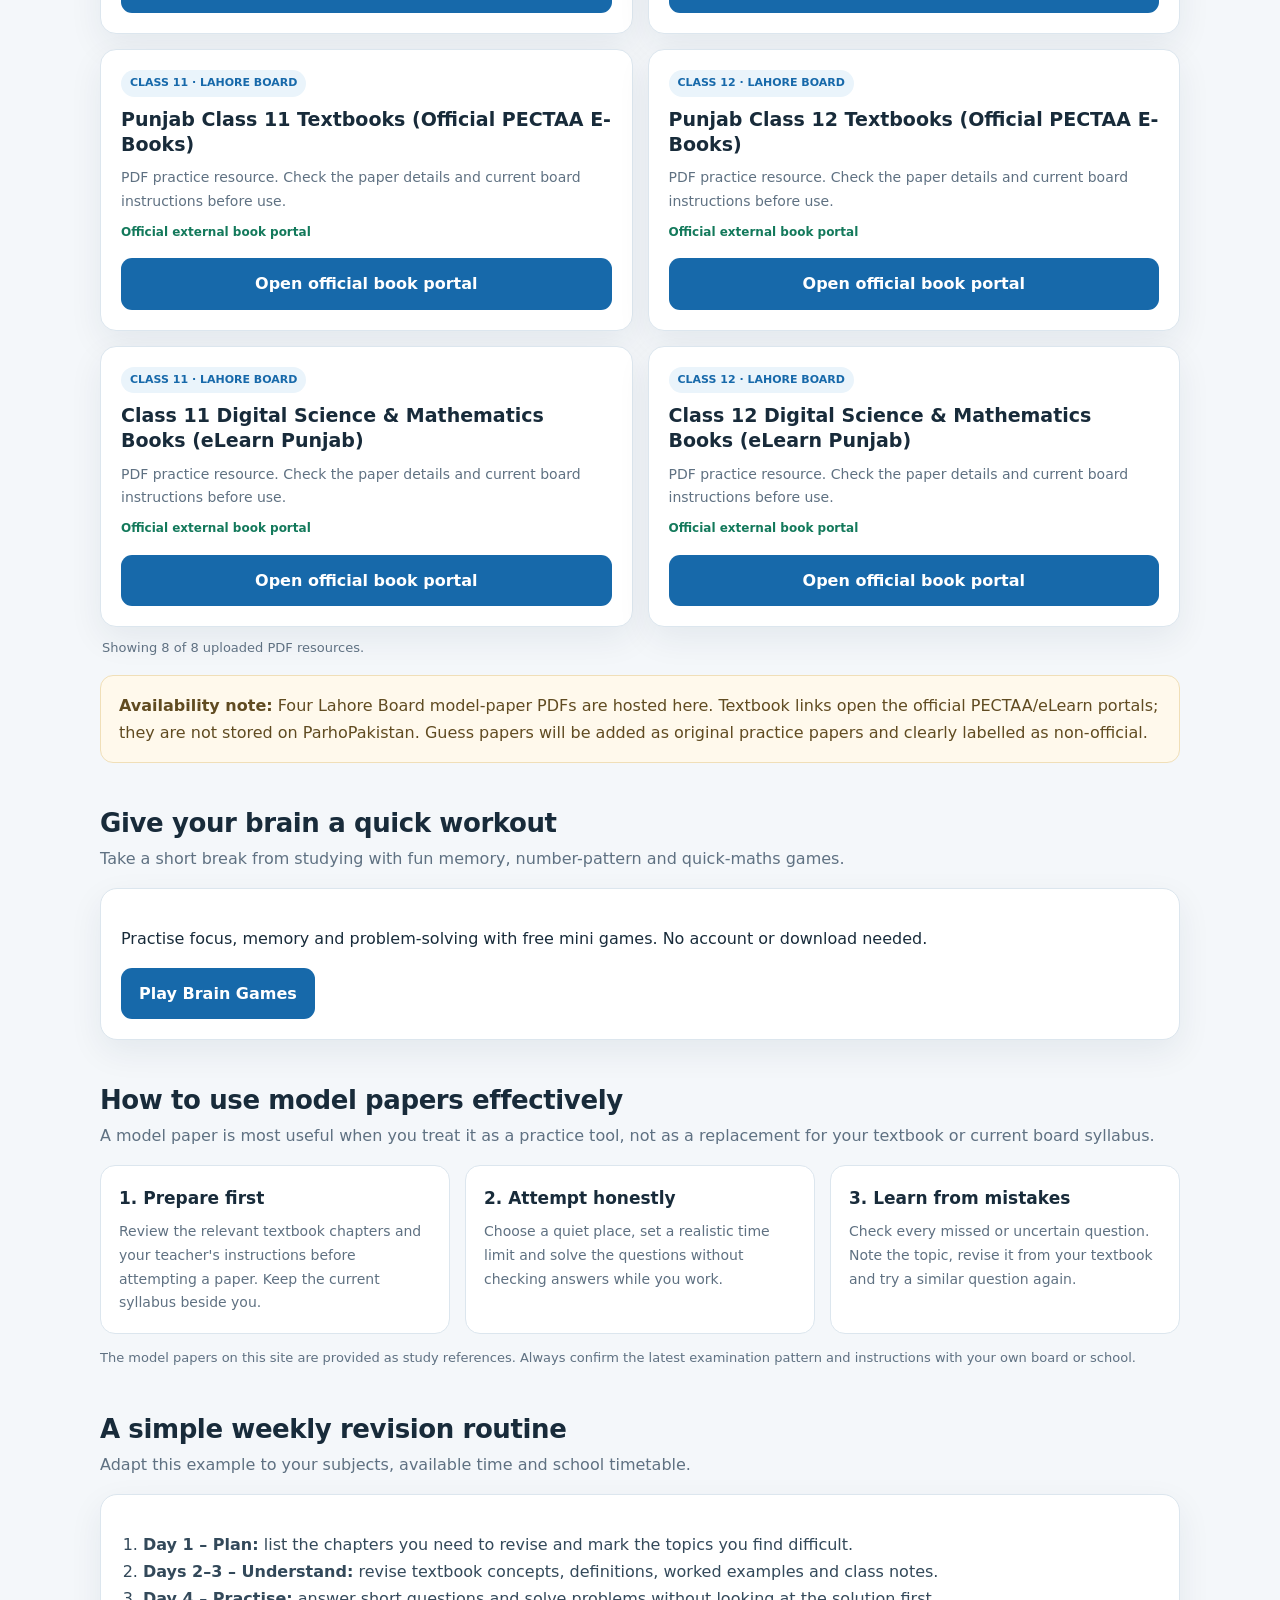
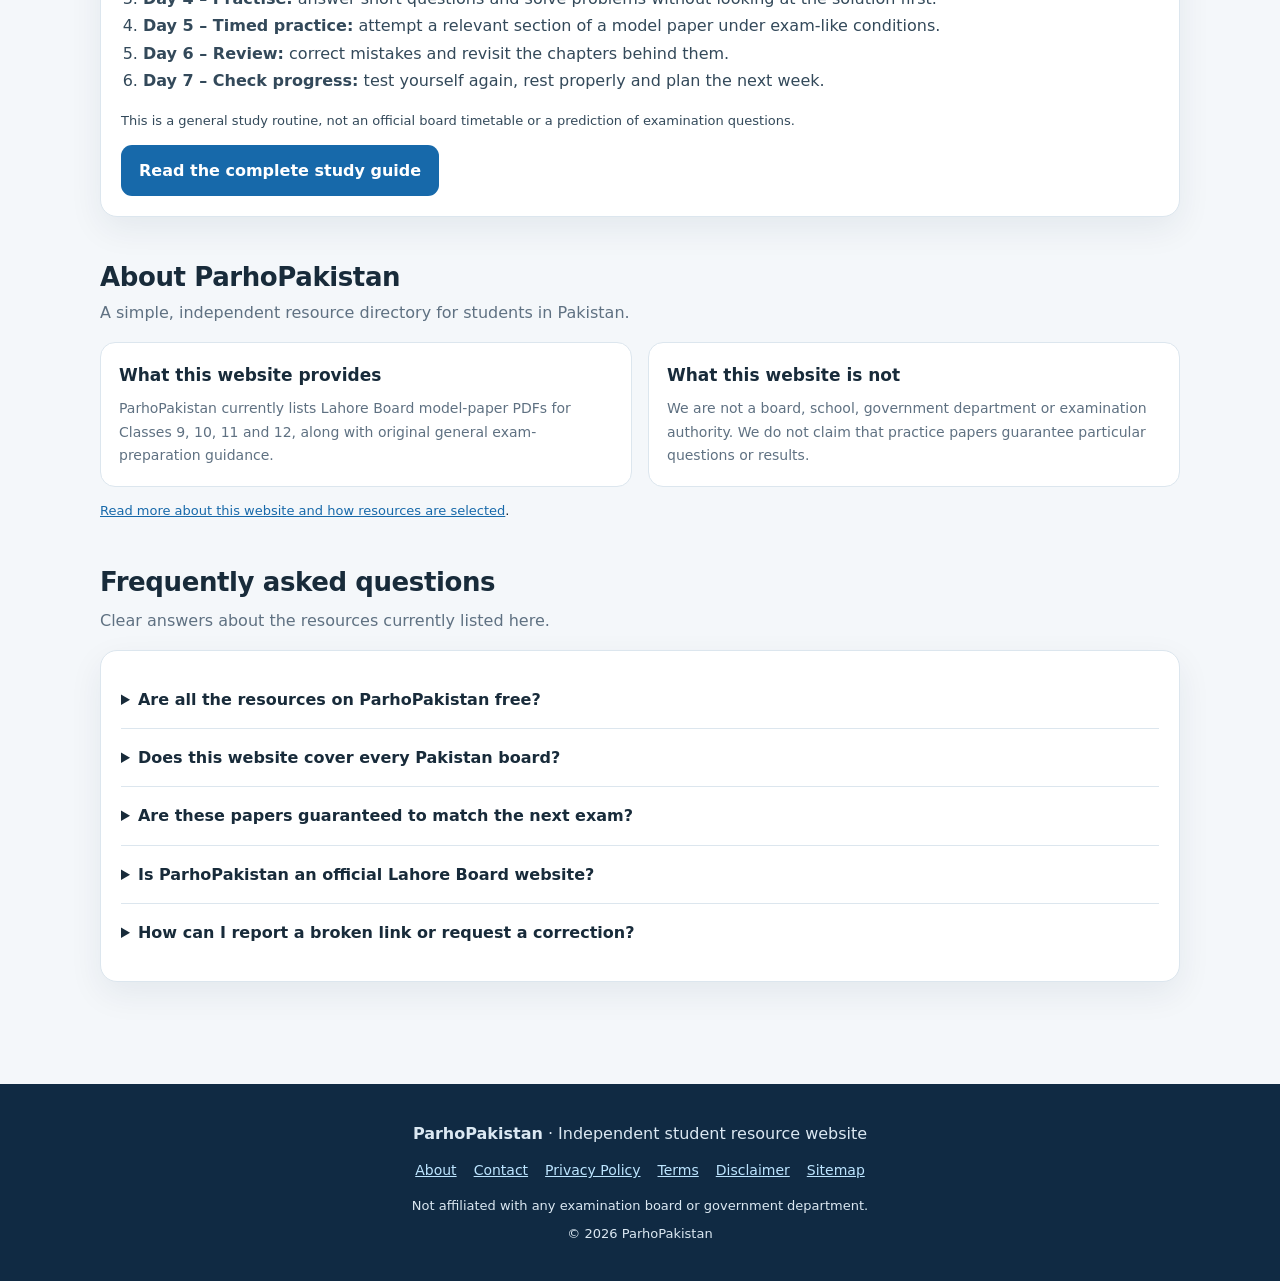
==== commit 9aae4e67: "Add Brain Games navigation and homepage section" ====
--- a/index.html
+++ b/index.html
@@ -6,10 +6,11 @@
 <meta name="theme-color" content="#102a43"><meta property="og:type" content="website"><meta property="og:site_name" content="ParhoPakistan"><meta property="og:title" content="ParhoPakistan | Free Study Resources"><meta property="og:description" content="Lahore Board model papers for Classes 9–12 and practical study guidance."><meta property="og:url" content="https://jin999-alt.github.io/parhopakistan/">
 <meta name="twitter:card" content="summary"><link rel="stylesheet" href="site.css">
 <script type="application/ld+json">{"@context":"https://schema.org","@type":"WebSite","name":"ParhoPakistan","url":"https://jin999-alt.github.io/parhopakistan/","description":"Independent student resource website with Lahore Board model papers and exam preparation guidance."}</script>
-</head><body><a class="skip" href="#main">Skip to content</a><header class="site-header"><div class="nav-wrap"><a class="brand" href="index.html">Parho<span>Pakistan</span></a><nav class="nav" aria-label="Main navigation"><a href="index.html#resources">Resources</a><a href="punjab-boards.html">Intermediate Library</a><a href="study-guide.html">Study Guide</a><a href="index.html#about">About</a><a href="contact.html">Contact</a></nav></div>
+</head><body><a class="skip" href="#main">Skip to content</a><header class="site-header"><div class="nav-wrap"><a class="brand" href="index.html">Parho<span>Pakistan</span></a><nav class="nav" aria-label="Main navigation"><a href="index.html#resources">Resources</a><a href="punjab-boards.html">Intermediate Library</a><a href="study-guide.html">Study Guide</a><a href="brain-games.html">Brain Games</a><a href="index.html#about">About</a><a href="contact.html">Contact</a></nav></div>
 <section class="hero"><span class="eyebrow">FREE STUDY RESOURCES · PAKISTAN</span><h1>Prepare with a plan. Practice with purpose.</h1><p>Find the currently available Lahore Board model-paper PDFs for Classes 9 to 12, plus straightforward guidance to help you prepare more effectively.</p><div class="searchbar"><input id="search" type="search" placeholder="Search class or resource…" aria-label="Search study resources"><button class="btn" id="searchBtn" type="button">Search resources</button></div></section></header>
 <main id="main" class="container">
 <section class="section"><div class="section-head"><h2>Search the Punjab Board PDF library</h2><p>Search downloadable papers by board, class, subject and resource type.</p></div><div class="panel"><p>ParhoPakistan has a searchable PDF library covering all nine Punjab BISE boards. Only files actually hosted on this website appear in download results.</p><a class="btn btn-blue" href="punjab-boards.html">Explore Intermediate Library</a></div></section>\n<section class="section" id="resources"><div class="section-head"><h2>Find your study material</h2><p>Choose a class and see the files currently available on this website.</p></div><div class="panel"><div class="filters"><div class="field"><label for="classFilter">CLASS</label><select id="classFilter"><option value="all">All classes</option><option value="9">Class 9</option><option value="10">Class 10</option><option value="11">Class 11</option><option value="12">Class 12</option></select></div><div class="field"><label for="typeFilter">RESOURCE TYPE</label><select id="typeFilter"><option value="all">All available resources</option><option value="Model Papers">Model papers</option><option value="Books">Books</option></select></div></div></div><div class="cards" id="resourceGrid" aria-live="polite"></div><p class="count" id="resultCount" aria-live="polite"></p><div class="callout"><strong>Availability note:</strong> Four Lahore Board model-paper PDFs are hosted here. Textbook links open the official PECTAA/eLearn portals; they are not stored on ParhoPakistan. Guess papers will be added as original practice papers and clearly labelled as non-official.</div></section>
+<section class="section" id="brain-games"><div class="section-head"><h2>Give your brain a quick workout</h2><p>Take a short break from studying with fun memory, number-pattern and quick-maths games.</p></div><div class="panel"><p>Practise focus, memory and problem-solving with free mini games. No account or download needed.</p><a class="btn btn-blue" href="brain-games.html">Play Brain Games</a></div></section>
 <section class="section" id="downloads"><div class="section-head"><h2>How to use model papers effectively</h2><p>A model paper is most useful when you treat it as a practice tool, not as a replacement for your textbook or current board syllabus.</p></div><div class="three-col"><article class="info"><h3>1. Prepare first</h3><p>Review the relevant textbook chapters and your teacher's instructions before attempting a paper. Keep the current syllabus beside you.</p></article><article class="info"><h3>2. Attempt honestly</h3><p>Choose a quiet place, set a realistic time limit and solve the questions without checking answers while you work.</p></article><article class="info"><h3>3. Learn from mistakes</h3><p>Check every missed or uncertain question. Note the topic, revise it from your textbook and try a similar question again.</p></article></div><p class="small muted">The model papers on this site are provided as study references. Always confirm the latest examination pattern and instructions with your own board or school.</p></section>
 <section class="section" id="study-plan"><div class="section-head"><h2>A simple weekly revision routine</h2><p>Adapt this example to your subjects, available time and school timetable.</p></div><div class="panel article"><ol><li><strong>Day 1 – Plan:</strong> list the chapters you need to revise and mark the topics you find difficult.</li><li><strong>Days 2–3 – Understand:</strong> revise textbook concepts, definitions, worked examples and class notes.</li><li><strong>Day 4 – Practise:</strong> answer short questions and solve problems without looking at the solution first.</li><li><strong>Day 5 – Timed practice:</strong> attempt a relevant section of a model paper under exam-like conditions.</li><li><strong>Day 6 – Review:</strong> correct mistakes and revisit the chapters behind them.</li><li><strong>Day 7 – Check progress:</strong> test yourself again, rest properly and plan the next week.</li></ol><p class="small muted">This is a general study routine, not an official board timetable or a prediction of examination questions.</p><a class="btn btn-blue" href="study-guide.html">Read the complete study guide</a></div></section>
 <section class="section" id="about"><div class="section-head"><h2>About ParhoPakistan</h2><p>A simple, independent resource directory for students in Pakistan.</p></div><div class="two-col"><div class="info"><h3>What this website provides</h3><p>ParhoPakistan currently lists Lahore Board model-paper PDFs for Classes 9, 10, 11 and 12, along with original general exam-preparation guidance.</p></div><div class="info"><h3>What this website is not</h3><p>We are not a board, school, government department or examination authority. We do not claim that practice papers guarantee particular questions or results.</p></div></div><p class="small"><a href="about.html">Read more about this website and how resources are selected</a>.</p></section>
